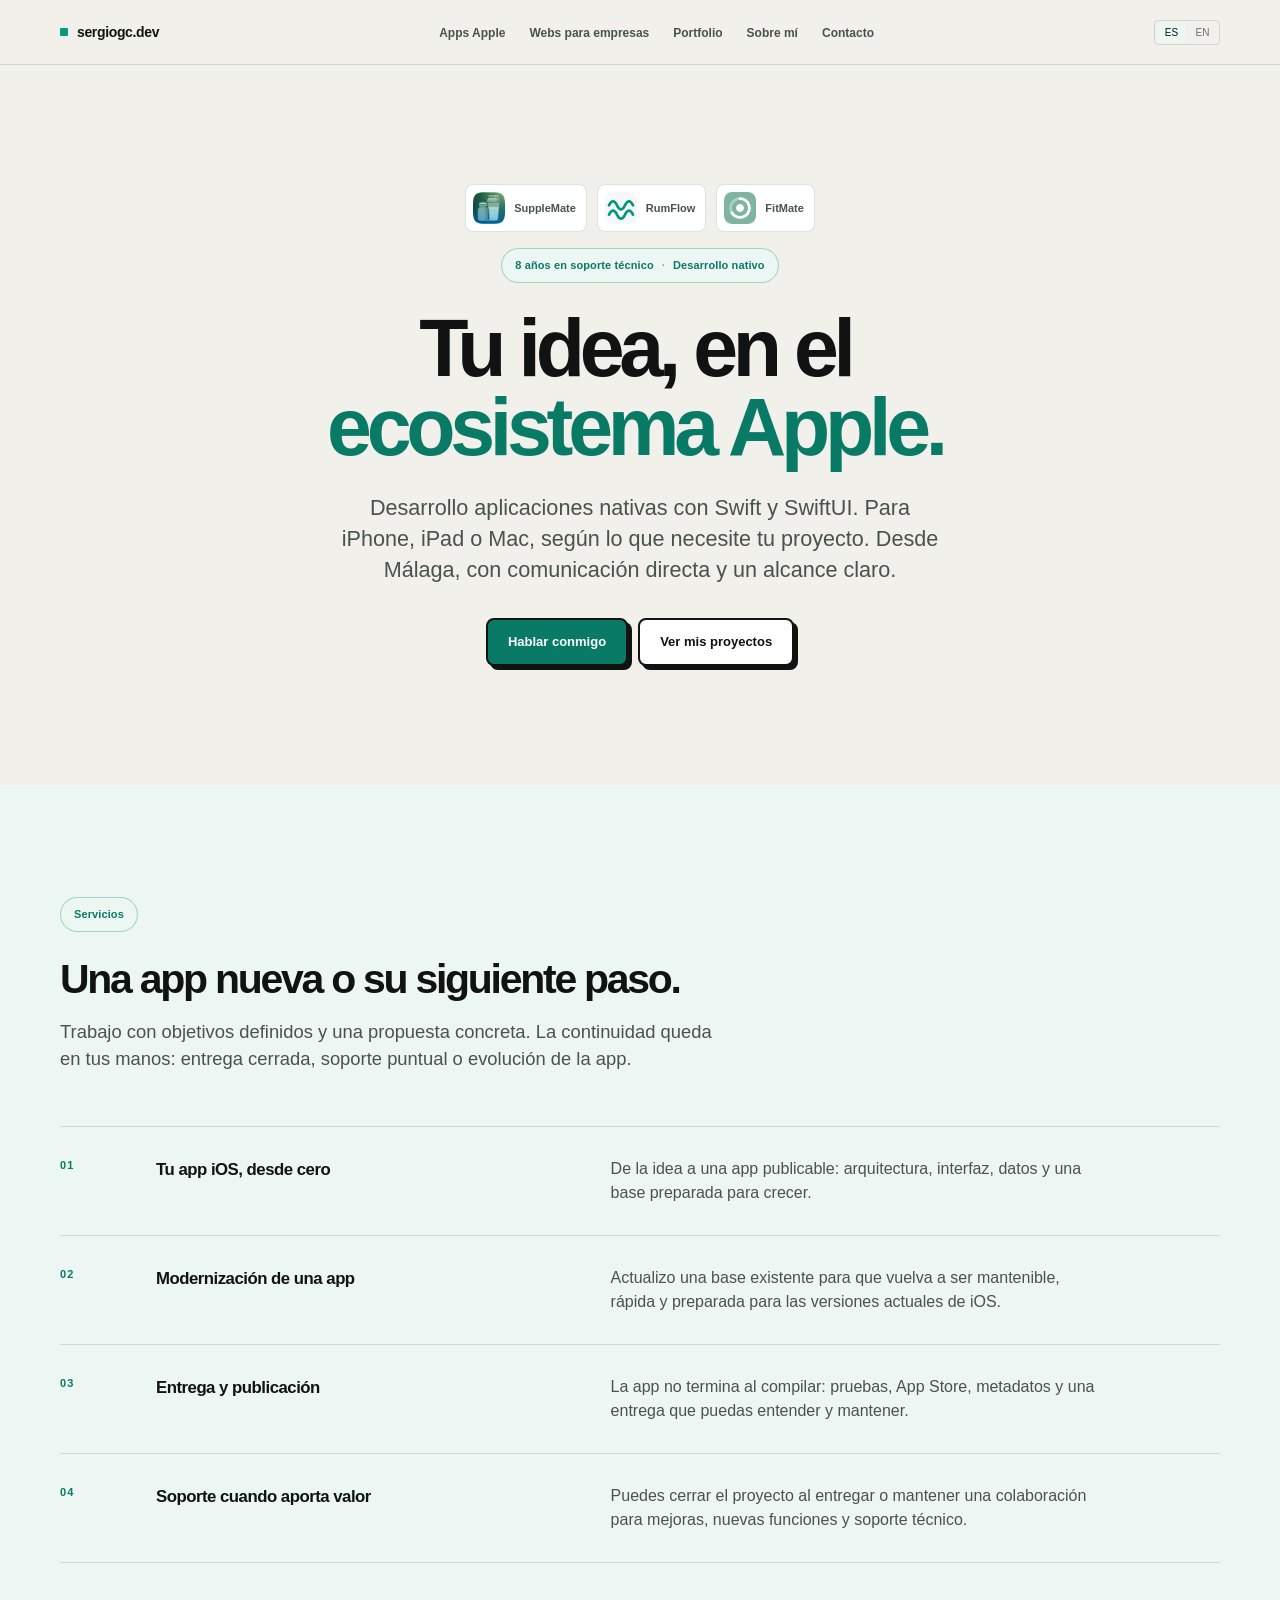
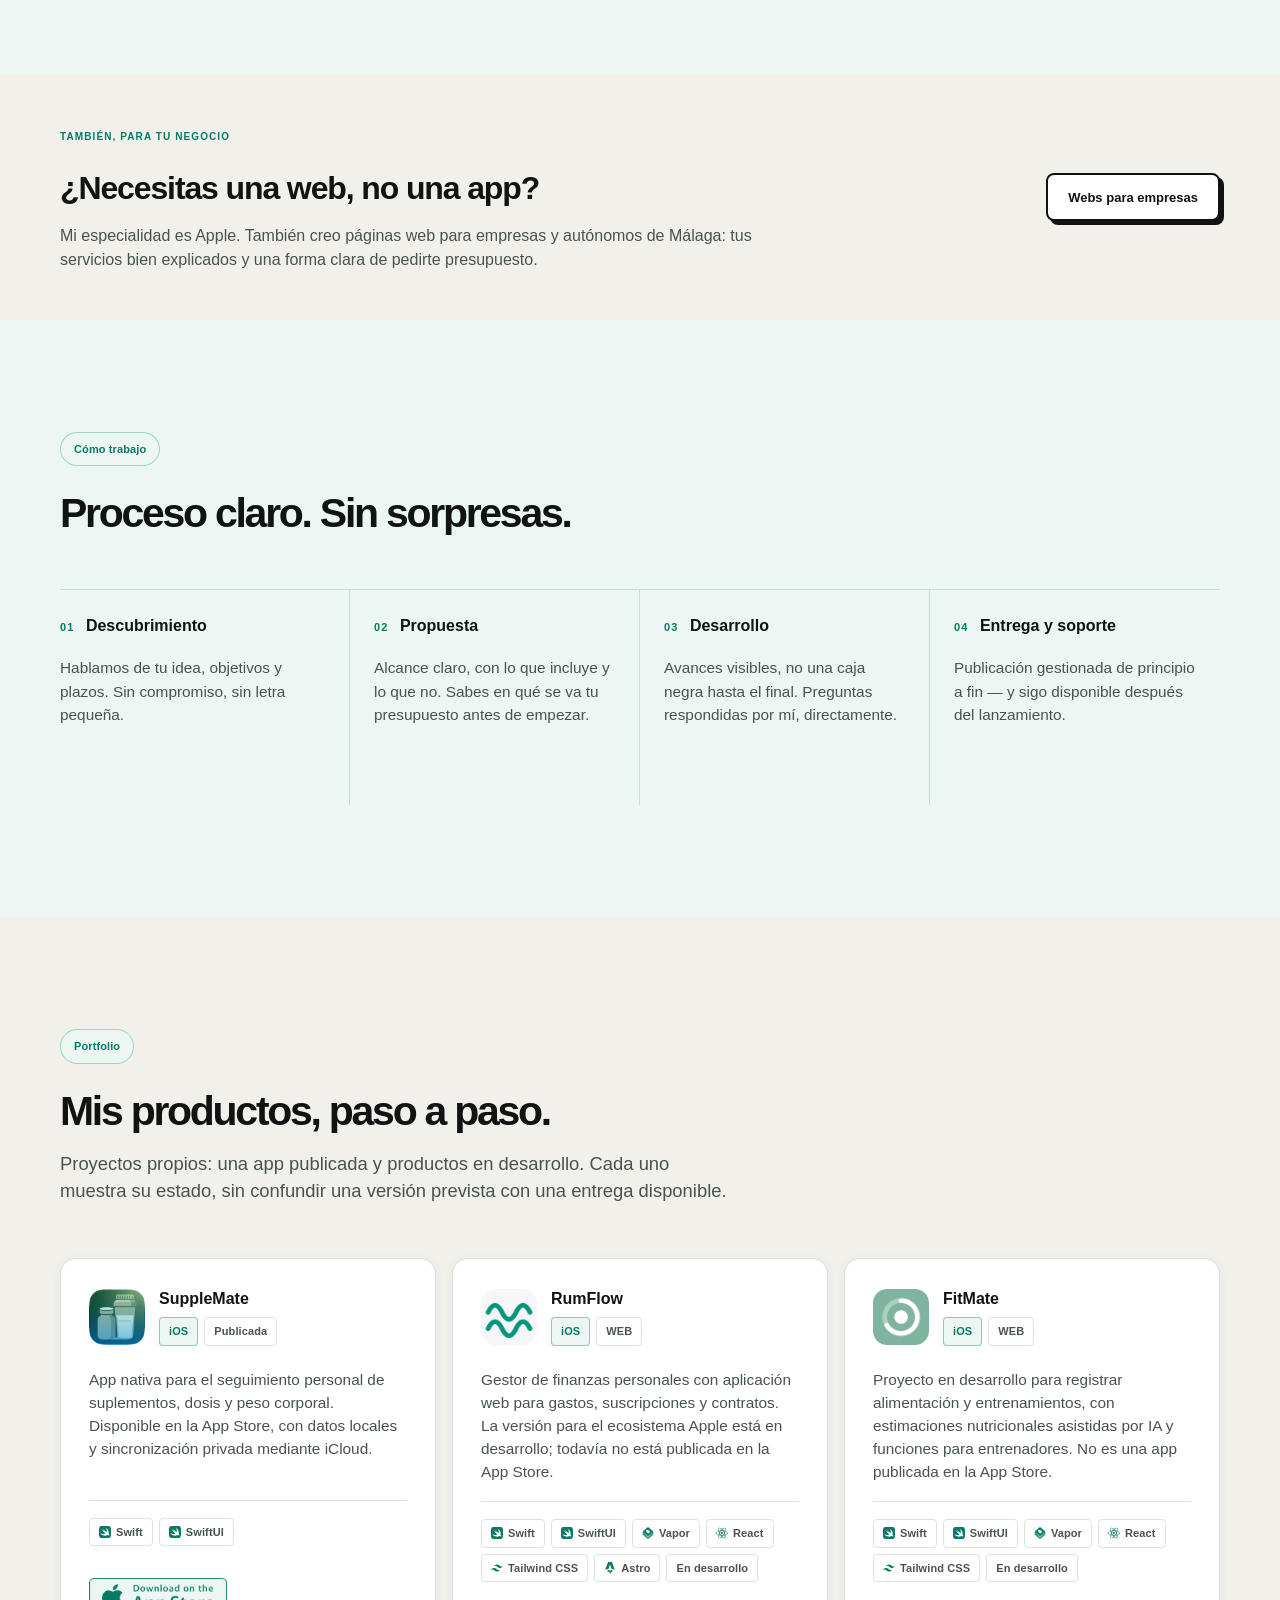
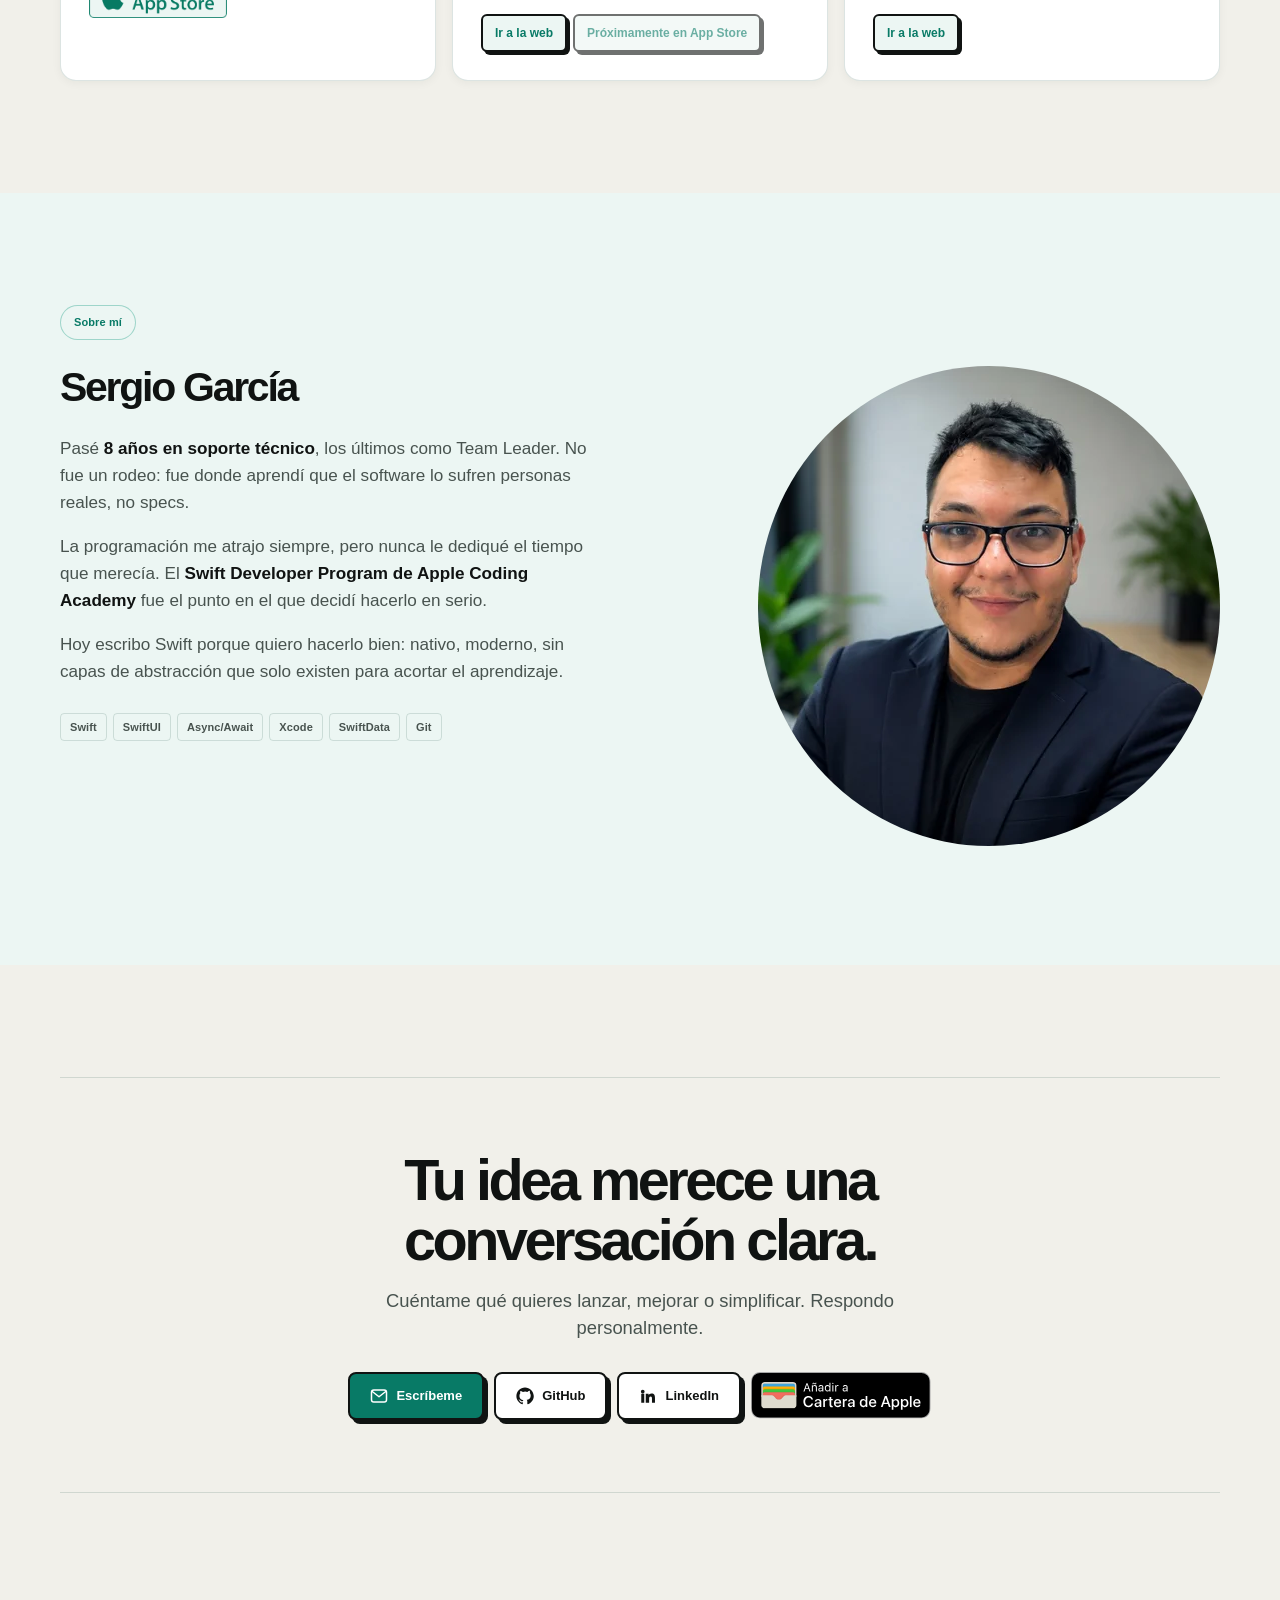
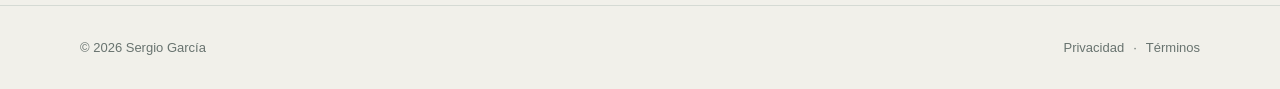
==== index.html @ 8c4961fc "Refuerza la oferta de desarrollo y la experiencia web" ====
<!DOCTYPE html>
<html lang="es">
<head>
<meta charset="UTF-8">
<meta name="viewport" content="width=device-width, initial-scale=1.0">
<title>Apps para el ecosistema Apple · Sergio García | sergiogc.dev</title>
<meta name="description" content="Desarrollo de apps nativas para el ecosistema Apple con Swift y SwiftUI. Desde Málaga, también creo páginas web para negocios, con alcance y entrega claros.">
<meta name="author" content="Sergio García">
<meta name="robots" content="index, follow">
<link rel="canonical" href="https://sergiogc.dev/">
<meta name="theme-color" content="#F4FAF8">

<!-- Open Graph -->
<meta property="og:type" content="website">
<meta property="og:site_name" content="sergiogc.dev">
<meta property="og:title" content="Apps para el ecosistema Apple · Sergio García">
<meta property="og:description" content="Aplicaciones nativas con Swift y SwiftUI. Apple como especialidad, desarrollo web como complemento. Desde Málaga.">
<meta property="og:url" content="https://sergiogc.dev/">
<meta property="og:image" content="https://sergiogc.dev/assets/images/ogbanner.jpg?v=2">
<meta property="og:image:width" content="1200">
<meta property="og:image:height" content="630">
<meta property="og:image:alt" content="sergiogc.dev — Apps iOS 100% nativas con Swift y SwiftUI">
<meta name="twitter:card" content="summary_large_image">
<meta name="twitter:title" content="Apps para el ecosistema Apple · Sergio García">
<meta name="twitter:description" content="Aplicaciones nativas con Swift y SwiftUI. Apple como especialidad, desarrollo web como complemento. Desde Málaga.">
<meta name="twitter:image" content="https://sergiogc.dev/assets/images/ogbanner.jpg?v=2">

<!-- Verificación Google Search Console -->
<meta name="google-site-verification" content="Ur2AM4l7aNoT8bmEYOXbY0q9bqLskX7hzOEljUstreo">

<link rel="icon" href="/favicon.ico?v=3" sizes="32x32">
<link rel="icon" type="image/svg+xml" href="/assets/images/favicon.svg?v=3">
<link rel="apple-touch-icon" href="/assets/images/apple-touch-icon.png">
<link rel="stylesheet" href="/styles/tokens.css">
<link rel="stylesheet" href="/styles/buttons.css">
<link rel="stylesheet" href="/styles/home.css">
<link rel="stylesheet" href="/styles/footer.css">
<script src="/scripts/site.js?v=3" defer></script>

<!-- Schema.org -->
<script type="application/ld+json">
{
    "@context": "https://schema.org",
    "@graph": [
        {
            "@type": "WebSite",
            "@id": "https://sergiogc.dev/#website",
            "name": "sergiogc.dev",
            "url": "https://sergiogc.dev/",
            "inLanguage": "es",
            "publisher": { "@id": "https://sergiogc.dev/#person" }
        },
        {
            "@type": "Person",
            "@id": "https://sergiogc.dev/#person",
            "name": "Sergio García",
            "jobTitle": "Desarrollador de aplicaciones para el ecosistema Apple",
            "url": "https://sergiogc.dev/",
            "knowsAbout": ["Swift", "SwiftUI", "iOS", "Xcode", "App Store", "Desarrollo de aplicaciones digitales"],
            "alumniOf": {
                "@type": "EducationalOrganization",
                "name": "Apple Coding Academy",
                "url": "https://acoding.academy"
            },
            "areaServed": [{ "@type": "Country", "name": "España" }, { "@type": "Continent", "name": "Europa" }],
            "availableLanguage": ["es", "en"],
            "sameAs": [
                "https://github.com/SergioGCDev",
                "https://www.linkedin.com/in/sergiogarciacalero/"
            ]
        }
    ]
}
</script>

</head>
<body>
<a class="skip-link" href="#contenido">Saltar al contenido</a>

<!-- ── Sprite de iconos compartido: un único origen por icono, referenciado
     con <use> en toda la página. Ver /styles/icons.css para el tamaño. ── -->
<svg style="display:none" aria-hidden="true">
    <defs>
        <symbol id="icon-mail" viewBox="0 0 24 24" fill="none" stroke="currentColor" stroke-width="2" stroke-linecap="round" stroke-linejoin="round">
            <rect x="2" y="4" width="20" height="16" rx="3" /><path d="m3 6 9 7 9-7" />
        </symbol>
        <symbol id="icon-github" viewBox="0 0 24 24" fill="currentColor">
            <path d="M12 .5C5.7.5.5 5.7.5 12c0 5.1 3.3 9.4 7.8 10.9.6.1.8-.2.8-.5v-2c-3.2.7-3.9-1.4-3.9-1.4-.5-1.3-1.3-1.7-1.3-1.7-1-.7.1-.7.1-.7 1.2.1 1.8 1.2 1.8 1.2 1 1.8 2.7 1.3 3.4 1 .1-.7.4-1.3.7-1.6-2.6-.3-5.3-1.3-5.3-5.7 0-1.3.5-2.3 1.2-3.1-.1-.3-.5-1.5.1-3.1 0 0 1-.3 3.3 1.2a11.5 11.5 0 0 1 6 0C17.3 4.7 18.3 5 18.3 5c.6 1.6.2 2.8.1 3.1.8.8 1.2 1.8 1.2 3.1 0 4.4-2.7 5.4-5.3 5.7.4.4.8 1.1.8 2.2v3.3c0 .3.2.6.8.5 4.5-1.5 7.8-5.8 7.8-10.9C23.5 5.7 18.3.5 12 .5z" />
        </symbol>
        <symbol id="icon-linkedin" viewBox="0 0 24 24" fill="currentColor">
            <path d="M4.98 3.5a2.5 2.5 0 1 1 0 5 2.5 2.5 0 0 1 0-5zM3 9h4v12H3zM9 9h3.8v1.7h.1c.5-1 1.8-2 3.7-2 4 0 4.7 2.6 4.7 6V21h-4v-5.3c0-1.3 0-2.9-1.8-2.9s-2 1.4-2 2.8V21H9z" />
        </symbol>
        <symbol id="icon-linkedin-badge" viewBox="0 0 24 24">
            <path d="M20.447 20.452H16.89v-5.569c0-1.328-.027-3.037-1.852-3.037-1.853 0-2.136 1.445-2.136 2.939v5.667H9.351V9h3.414v1.561h.046c.477-.9 1.637-1.85 3.37-1.85 3.601 0 4.267 2.37 4.267 5.455v6.286zM5.337 7.433a1.98 1.98 0 0 1-1.98-1.98c0-1.093.886-1.98 1.98-1.98s1.98.887 1.98 1.98a1.98 1.98 0 0 1-1.98 1.98zm1.706 13.019H3.63V9h3.414v11.452zM22.225 0H1.771C.792 0 0 .774 0 1.729v20.542C0 23.227.792 24 1.771 24h20.451C23.2 24 24 23.227 24 22.271V1.729C24 .774 23.2 0 22.222 0h.003z"/>
        </symbol>
        <symbol id="icon-pdf" viewBox="0 0 24 24" fill="none" stroke="currentColor" stroke-width="2" stroke-linecap="round" stroke-linejoin="round">
            <path d="M12 3v12" /><path d="m7 10 5 5 5-5" /><path d="M5 21h14" />
        </symbol>
    </defs>
</svg>

<div class="ambient"></div>

<nav aria-label="Principal">
    <div class="nav-inner">
        <a href="#" class="nav-logo">sergiogc.dev</a>
        <ul class="nav-links">
            <li><a href="/desarrollo-apps-ios/" data-lang="es">Apps Apple</a><a href="/desarrollo-apps-ios/?lang=en" data-lang="en">Apple apps</a></li>
            <li><a href="/diseno-web-malaga/" data-lang="es">Webs para empresas</a><a href="/diseno-web-malaga/?lang=en" data-lang="en">Business websites</a></li>
            <li><a href="#portfolio" data-lang="es">Portfolio</a><a href="#portfolio" data-lang="en">Portfolio</a></li>
            <li><a href="#sobre-mi" data-lang="es">Sobre mí</a><a href="#sobre-mi" data-lang="en">About</a></li>
            <li><a href="#contacto" data-lang="es">Contacto</a><a href="#contacto" data-lang="en">Contact</a></li>
        </ul>
        <div class="nav-right">
            <div class="toggle-group" id="langToggle">
                <button class="toggle-btn active" data-value="es" aria-pressed="true">ES</button>
                <button class="toggle-btn" data-value="en" aria-pressed="false">EN</button>
            </div>
            <button class="icon-btn" id="themeToggle" aria-label="Cambiar tema">☀</button>
            <details class="mobile-menu">
                <summary aria-label="Navegación / Navigation">☰</summary>
                <ul>
                    <li><a href="/desarrollo-apps-ios/" data-service-path="/desarrollo-apps-ios/"><span data-lang="es">Apps Apple</span><span data-lang="en">Apple apps</span></a></li>
                    <li><a href="/diseno-web-malaga/" data-service-path="/diseno-web-malaga/"><span data-lang="es">Webs para empresas</span><span data-lang="en">Business websites</span></a></li>
                    <li><a href="#portfolio">Portfolio</a></li>
                    <li><a href="#sobre-mi"><span data-lang="es">Sobre mí</span><span data-lang="en">About</span></a></li>
                    <li><a href="#contacto"><span data-lang="es">Contacto</span><span data-lang="en">Contact</span></a></li>
                </ul>
            </details>
        </div>
    </div>
</nav>

<main id="contenido">
<section id="hero">
    <div class="container hero-inner">
        <div class="hero-content">
            <div class="hero-products" aria-label="Aplicaciones desarrolladas por Sergio García">
                <div class="hero-product hero-product-supplemate">
                    <img src="/assets/appIcons/SuppleMate.png" alt="SuppleMate" width="56" height="56">
                    <span>SuppleMate</span>
                </div>
                <div class="hero-product hero-product-rumflow">
                    <img src="/assets/appIcons/RumFlow.png" alt="RumFlow" width="56" height="56">
                    <span>RumFlow</span>
                </div>
                <div class="hero-product hero-product-fitmate">
                    <img src="/assets/appIcons/FitMate.png" alt="FitMate" width="56" height="56">
                    <span>FitMate</span>
                </div>
            </div>
            <p class="hero-chip" data-lang="es">8 años en soporte técnico <span>·</span> Desarrollo nativo</p>
            <p class="hero-chip" data-lang="en">8 years in technical support <span>·</span> Native development</p>
            <h1>
                <span data-lang="es">Tu idea, en el<br><span class="accent">ecosistema Apple.</span></span>
                <span data-lang="en">Your idea, in the<br><span class="accent">Apple ecosystem.</span></span>
            </h1>
            <p class="hero-sub" data-lang="es">
                Desarrollo aplicaciones nativas con Swift y SwiftUI. Para iPhone, iPad o Mac, según lo que necesite tu proyecto. Desde Málaga, con comunicación directa y un alcance claro.
            </p>
            <p class="hero-sub" data-lang="en">
                I build native apps with Swift and SwiftUI. For iPhone, iPad or Mac, depending on your project. Based in Málaga, with direct communication and a clear scope.
            </p>
            <div class="hero-actions">
                <a href="#contacto" class="btn btn-primary"><span data-lang="es">Hablar conmigo</span><span data-lang="en">Talk to me</span></a>
                <a href="#portfolio" class="btn btn-secondary"><span data-lang="es">Ver mis proyectos</span><span data-lang="en">View my projects</span></a>
            </div>
        </div>
    </div>
</section>

<section id="servicios">
    <div class="container">
        <div class="reveal">
            <p class="hero-chip" data-lang="es">Servicios</p>
            <p class="hero-chip" data-lang="en">Services</p>

            <h2 class="section-title" data-lang="es">Una app nueva o su siguiente paso.</h2>
            <h2 class="section-title" data-lang="en">A new app or its next step.</h2>
            <p class="section-desc" data-lang="es">Trabajo con objetivos definidos y una propuesta concreta. La continuidad queda en tus manos: entrega cerrada, soporte puntual o evolución de la app.</p>
            <p class="section-desc" data-lang="en">I work from defined goals and a clear proposal. Continuity is your choice: a closed delivery, occasional support, or ongoing app evolution.</p>
        </div>
        <div class="service-list reveal-stagger">
            <div class="service-row">
                <span class="service-num">01</span>
                <div class="service-body">
                    <h3 data-lang="es">Tu app iOS, desde cero</h3>
                    <h3 data-lang="en">An iOS app from scratch</h3>
                    <p data-lang="es">De la idea a una app publicable: arquitectura, interfaz, datos y una base preparada para crecer.</p>
                    <p data-lang="en">From idea to a publishable app: architecture, interface, data and a foundation designed to grow.</p>
                </div>
            </div>
            <div class="service-row">
                <span class="service-num">02</span>
                <div class="service-body">
                    <h3 data-lang="es">Modernización de una app</h3>
                    <h3 data-lang="en">App modernisation</h3>
                    <p data-lang="es">Actualizo una base existente para que vuelva a ser mantenible, rápida y preparada para las versiones actuales de iOS.</p>
                    <p data-lang="en">I update an existing codebase so it is maintainable, fast and ready for current versions of iOS.</p>
                </div>
            </div>
            <div class="service-row">
                <span class="service-num">03</span>
                <div class="service-body">
                    <h3 data-lang="es">Entrega y publicación</h3>
                    <h3 data-lang="en">Delivery &amp; release</h3>
                    <p data-lang="es">La app no termina al compilar: pruebas, App Store, metadatos y una entrega que puedas entender y mantener.</p>
                    <p data-lang="en">An app is not finished when it compiles: testing, the App Store, metadata and a handover you can understand and maintain.</p>
                </div>
            </div>
            <div class="service-row">
                <span class="service-num">04</span>
                <div class="service-body">
                    <h3 data-lang="es">Soporte cuando aporta valor</h3>
                    <h3 data-lang="en">Support when it adds value</h3>
                    <p data-lang="es">Puedes cerrar el proyecto al entregar o mantener una colaboración para mejoras, nuevas funciones y soporte técnico.</p>
                    <p data-lang="en">You can close the project on delivery or continue with improvements, new features and technical support.</p>
                </div>
            </div>
        </div>
    </div>
</section>

<section id="web-empresas" class="web-complement">
    <div class="container complementary-offer">
        <div>
            <p class="section-label" data-lang="es">TAMBIÉN, PARA TU NEGOCIO</p>
            <p class="section-label" data-lang="en">ALSO, FOR YOUR BUSINESS</p>
            <h2 data-lang="es">¿Necesitas una web, no una app?</h2>
            <h2 data-lang="en">Need a website, not an app?</h2>
            <p data-lang="es">Mi especialidad es Apple. También creo páginas web para empresas y autónomos de Málaga: tus servicios bien explicados y una forma clara de pedirte presupuesto.</p>
            <p data-lang="en">Apple is my specialty. I also build websites for businesses and independent professionals in Málaga: clear services and a straightforward way to request a quote.</p>
        </div>
        <a class="btn btn-secondary" href="/diseno-web-malaga/" data-service-path="/diseno-web-malaga/"><span data-lang="es">Webs para empresas</span><span data-lang="en">Business websites</span></a>
    </div>
</section>

<section id="proceso">
    <div class="container">
        <div class="reveal">
            <p class="hero-chip" data-lang="es">Cómo trabajo</p>
            <p class="hero-chip" data-lang="en">How I work</p>

            <h2 class="section-title" data-lang="es">Proceso claro. Sin sorpresas.</h2>
            <h2 class="section-title" data-lang="en">A clear process, no surprises.</h2>
        </div>
        <div class="process-grid reveal-stagger">
            <div class="process-step">
                <span class="process-num">01</span>
                <h3 data-lang="es">Descubrimiento</h3>
                <h3 data-lang="en">Discovery</h3>
                <p data-lang="es">Hablamos de tu idea, objetivos y plazos. Sin compromiso, sin letra pequeña.</p>
                <p data-lang="en">We talk through your idea, goals and timeline. No commitment, no fine print.</p>
            </div>
            <div class="process-step">
                <span class="process-num">02</span>
                <h3 data-lang="es">Propuesta</h3>
                <h3 data-lang="en">Proposal</h3>
                <p data-lang="es">Alcance claro, con lo que incluye y lo que no. Sabes en qué se va tu presupuesto antes de empezar.</p>
                <p data-lang="en">Clear scope, with what's in and what's out. You know where your budget goes before we start.</p>
            </div>
            <div class="process-step">
                <span class="process-num">03</span>
                <h3 data-lang="es">Desarrollo</h3>
                <h3 data-lang="en">Development</h3>
                <p data-lang="es">Avances visibles, no una caja negra hasta el final. Preguntas respondidas por mí, directamente.</p>
                <p data-lang="en">Visible progress, not a black box until the end. Questions answered by me, directly.</p>
            </div>
            <div class="process-step">
                <span class="process-num">04</span>
                <h3 data-lang="es">Entrega y soporte</h3>
                <h3 data-lang="en">Delivery &amp; support</h3>
                <p data-lang="es">Publicación gestionada de principio a fin — y sigo disponible después del lanzamiento.</p>
                <p data-lang="en">Submission handled start to finish — and I'm still around after launch.</p>
            </div>
        </div>
    </div>
</section>

<section id="portfolio">
    <div class="container">
        <div class="reveal">
            <p class="hero-chip" data-lang="es">Portfolio</p>
            <p class="hero-chip" data-lang="en">Portfolio</p>

            <h2 class="section-title" data-lang="es">Mis productos, paso a paso.</h2>
            <h2 class="section-title" data-lang="en">My products, step by step.</h2>
            <p class="section-desc" data-lang="es">Proyectos propios: una app publicada y productos en desarrollo. Cada uno muestra su estado, sin confundir una versión prevista con una entrega disponible.</p>
            <p class="section-desc" data-lang="en">My own projects: a published app and products in development. Each shows its current status, distinguishing planned versions from available releases.</p>
        </div>
        <div class="apps-grid reveal-stagger">
            <div class="app-card">
                <div class="app-header">
                    <div class="app-icon supplemate">
                        <picture>
                            <source srcset="/assets/appIcons/SuppleMate.webp" type="image/webp">
                            <img src="/assets/appIcons/SuppleMate.png" alt="SuppleMate icon" width="56" height="56" loading="lazy">
                        </picture>
                    </div>
                    <div>
                        <div class="app-name">SuppleMate</div>
                        <div class="app-platforms">
                            <span class="app-platform-tag ios">iOS</span>
                            <span class="app-platform-tag" data-lang="es">Publicada</span>
                            <span class="app-platform-tag" data-lang="en">Published</span>
                        </div>
                    </div>
                </div>
                <p class="app-desc" data-lang="es">App nativa para el seguimiento personal de suplementos, dosis y peso corporal. Disponible en la App Store, con datos locales y sincronización privada mediante iCloud.</p>
                <p class="app-desc" data-lang="en">A native app for tracking supplements, doses and body weight. Available on the App Store, with local data and private iCloud sync.</p>
                <div class="app-tags">
                    <span class="app-tag"><span class="tag-icon tag-icon-swift" aria-hidden="true"></span>Swift</span>
                    <span class="app-tag"><span class="tag-icon tag-icon-swiftui" aria-hidden="true"></span>SwiftUI</span>
                </div>
                <div class="app-links">
                    <a href="https://apps.apple.com/us/app/supplemate-daily-tracker/id6780215203" class="app-store-badge" target="_blank" rel="noopener" aria-label="Download SuppleMate on the App Store">
                        <img class="badge-light" src="/assets/images/lightAppstore.png" alt="Download on the App Store" width="120" height="40" loading="lazy">
                        <img class="badge-dark" src="/assets/images/darkAppStore.png" alt="Download on the App Store" width="120" height="40" loading="lazy">
                    </a>
                </div>
            </div>
            <div class="app-card">
                <div class="app-header">
                    <div class="app-icon rumflow">
                        <img src="/assets/appIcons/RumFlow.png" alt="RumFlow icon" width="56" height="56" loading="lazy">
                    </div>
                    <div>
                        <div class="app-name">RumFlow</div>
                        <div class="app-platforms">
                            <span class="app-platform-tag ios">iOS</span>
                            <span class="app-platform-tag">WEB</span>
                        </div>
                    </div>
                </div>
                <p class="app-desc" data-lang="es">Gestor de finanzas personales con aplicación web para gastos, suscripciones y contratos. La versión para el ecosistema Apple está en desarrollo; todavía no está publicada en la App Store.</p>
                <p class="app-desc" data-lang="en">A personal finance manager with a web app for expenses, subscriptions and contracts. The Apple version is in development and is not yet published on the App Store.</p>
                <div class="app-tags">
                    <span class="app-tag"><span class="tag-icon tag-icon-swift" aria-hidden="true"></span>Swift</span>
                    <span class="app-tag"><span class="tag-icon tag-icon-swiftui" aria-hidden="true"></span>SwiftUI</span>
                    <span class="app-tag"><span class="tag-icon tag-icon-vapor" aria-hidden="true"></span>Vapor</span>
                    <span class="app-tag"><span class="tag-icon tag-icon-react" aria-hidden="true"></span>React</span>
                    <span class="app-tag"><span class="tag-icon tag-icon-tailwind" aria-hidden="true"></span>Tailwind CSS</span>
                    <span class="app-tag"><span class="tag-icon tag-icon-astro" aria-hidden="true"></span>Astro</span>
                    <span class="app-tag" data-lang="es">En desarrollo</span>
                    <span class="app-tag" data-lang="en">In development</span>
                </div>
                <div class="app-links">
                    <a href="https://rumflow.com" class="app-link-btn" data-lang="es" target="_blank" rel="noopener" aria-label="Visita la web">Ir a la web</a>
                    <a href="https://rumflow.com" class="app-link-btn" data-lang="en" target="_blank" rel="noopener" aria-label="Visit the web">Go to website</a>
                    <span class="app-link-btn disabled" data-lang="es">Próximamente en App Store</span>
                    <span class="app-link-btn disabled" data-lang="en">Coming soon to the App Store</span>
                </div>
            </div>
            <div class="app-card">
                <div class="app-header">
                    <div class="app-icon fitmate">
                        <img src="/assets/appIcons/FitMate.png" alt="FitMate icon" width="56" height="56" loading="lazy">
                    </div>
                    <div>
                        <div class="app-name">FitMate</div>
                        <div class="app-platforms">
                            <span class="app-platform-tag ios">iOS</span>
                            <span class="app-platform-tag">WEB</span>
                        </div>
                    </div>
                </div>
                <p class="app-desc" data-lang="es">Proyecto en desarrollo para registrar alimentación y entrenamientos, con estimaciones nutricionales asistidas por IA y funciones para entrenadores. No es una app publicada en la App Store.</p>
                <p class="app-desc" data-lang="en">A project in development for nutrition and workout tracking, with AI-assisted nutrition estimates and tools for coaches. Not a published App Store app.</p>
                <div class="app-tags">
                    <span class="app-tag"><span class="tag-icon tag-icon-swift" aria-hidden="true"></span>Swift</span>
                    <span class="app-tag"><span class="tag-icon tag-icon-swiftui" aria-hidden="true"></span>SwiftUI</span>
                    <span class="app-tag"><span class="tag-icon tag-icon-vapor" aria-hidden="true"></span>Vapor</span>
                    <span class="app-tag"><span class="tag-icon tag-icon-react" aria-hidden="true"></span>React</span>
                    <span class="app-tag"><span class="tag-icon tag-icon-tailwind" aria-hidden="true"></span>Tailwind CSS</span>
                    <span class="app-tag" data-lang="es">En desarrollo</span>
                    <span class="app-tag" data-lang="en">In development</span>
                </div>
                <div class="app-links">
                    <a href="https://fitness.sergiogc.dev" class="app-link-btn" data-lang="es" aria-label="Solicitar acceso web a FitMate">Ir a la web</a>
                    <a href="https://fitness.sergiogc.dev" class="app-link-btn" data-lang="en" aria-label="Request web access to FitMate">Go to website</a>
                </div>
            </div>
        </div>
    </div>
</section>

<section id="sobre-mi">
    <div class="container">
        <div class="reveal">
            <p class="hero-chip" data-lang="es">Sobre mí</p>
            <p class="hero-chip" data-lang="en">About me</p>
        </div>
        <div class="about-grid reveal-stagger">
            <div class="about-text">
            <h2 class="section-title">Sergio García</h2>
            <p data-lang="es">Pasé <strong>8 años en soporte técnico</strong>, los últimos como Team Leader. No fue un rodeo: fue donde aprendí que el software lo sufren personas reales, no specs.</p>
            <p data-lang="en">I spent <strong>8 years in technical support</strong>, the last as Team Leader. It wasn't a detour: it's where I learned that software is lived by real people, not specs.</p>
            <p data-lang="es">La programación me atrajo siempre, pero nunca le dediqué el tiempo que merecía. El <strong>Swift Developer Program de Apple Coding Academy</strong> fue el punto en el que decidí hacerlo en serio.</p>
            <p data-lang="en">Programming always drew me in, but I never gave it the time it deserved. Apple Coding Academy's <strong>Swift Developer Program</strong> was where I decided to take it seriously.</p>
            <p data-lang="es">Hoy escribo Swift porque quiero hacerlo bien: nativo, moderno, sin capas de abstracción que solo existen para acortar el aprendizaje.</p>
            <p data-lang="en">Today I write Swift because I want to do it right: native, modern, without abstraction layers that only exist to shorten the learning curve.</p>
            <div class="skill-row">
                <span class="skill-pill">Swift</span>
                <span class="skill-pill">SwiftUI</span>
                <span class="skill-pill">Async/Await</span>
                <span class="skill-pill">Xcode</span>
                <span class="skill-pill">SwiftData</span>
                <span class="skill-pill">Git</span>
            </div>
        </div>
            <figure class="about-photo">
                <picture>
                    <source type="image/webp"
                            srcset="/assets/images/sergio-480.webp 480w,
                                    /assets/images/sergio-960.webp 960w"
                            sizes="(max-width: 860px) calc(100vw - 48px), 480px">
                    <img src="/assets/images/sergio.jpg" alt="Sergio García, iOS Developer" width="480" height="480" loading="lazy">
                </picture>
            </figure>
        </div>
    </div>
        <!-- Timeline -->
        <!-- 
        <div class="about-timeline reveal">
            <div class="section-label" data-lang="es">Trayectoria</div>
            <div class="section-label" data-lang="en">Career</div>
            <div class="timeline reveal-stagger">
            <div class="t-item current">
                <div class="t-date">2025—2026</div>
                <div>
                    <div class="t-role" data-lang="es">Swift Developer Program</div>
                    <div class="t-role" data-lang="en">Swift Developer Program</div>
                    <div class="t-company">Apple Coding Academy</div>
                </div>
            </div>
            <div class="t-item">
                <div class="t-date">2023—2025</div>
                <div>
                    <div class="t-role" data-lang="es">Team Leader · Soporte técnico</div>
                    <div class="t-role" data-lang="en">Team Leader · Technical Support</div>
                    <div class="t-company">Codeoscopic</div>
                </div>
            </div>
            <div class="t-item">
                <div class="t-date">2021—2023</div>
                <div>
                    <div class="t-role" data-lang="es">Técnico Backoffice</div>
                    <div class="t-role" data-lang="en">Backoffice Technician</div>
                    <div class="t-company">TE-SIS Soluciones</div>
                </div>
            </div>
            <div class="t-item">
                <div class="t-date">2017—2021</div>
                <div>
                    <div class="t-role" data-lang="es">Técnico Helpdesk</div>
                    <div class="t-role" data-lang="en">Helpdesk Technician</div>
                    <div class="t-company">TE-SIS Soluciones</div>
                </div>
            </div>
            </div>
        </div>
    </div>
    -->
</section>

<section id="contacto">
    <div class="container">
        <div class="contact-panel reveal">
            <h2 data-lang="es">Tu idea merece una conversación clara.</h2>
            <h2 data-lang="en">Your idea deserves a clear conversation.</h2>
            <p data-lang="es">Cuéntame qué quieres lanzar, mejorar o simplificar. Respondo personalmente.</p>
            <p data-lang="en">Tell me what you want to launch, improve or simplify. I will reply personally.</p>
            <div class="contact-links">
                <a href="mailto:hola@sergiogc.dev" class="btn btn-primary">
                    <svg aria-hidden="true"><use href="#icon-mail"/></svg>
                    <span data-lang="es">Escríbeme</span><span data-lang="en">Email me</span>
                </a>
                <a href="https://github.com/SergioGCDev" class="btn btn-secondary" target="_blank" rel="noopener">
                    <svg aria-hidden="true"><use href="#icon-github"/></svg>
                    GitHub
                </a>
                <a href="https://www.linkedin.com/in/sergiogarciacalero/" class="btn btn-secondary" target="_blank" rel="noopener">
                    <svg aria-hidden="true"><use href="#icon-linkedin"/>
                    </svg>
                    LinkedIn
                </a>
                <a href="/assets/SergioGarcia.pkpass" class="wallet-badge" type="application/vnd.apple.pkpass" aria-label="Add to Apple Wallet">
                    <img src="/assets/images/addtoAppleWalletES.svg" alt="Añadir a Cartera de Apple" width="132" height="35" loading="lazy" data-lang="es">
                    <img src="/assets/images/addtoAppleWalletUS.svg" alt="Add to Apple Wallet" width="132" height="35" loading="lazy" data-lang="en">
                </a>
            </div>
        </div>
    </div>
</section>

</main>

<footer data-site-footer></footer>
<script src="/scripts/footer.js"></script>

<script>
const langToggle = document.getElementById('langToggle');
langToggle.addEventListener('click', (e) => {
    const btn = e.target.closest('.toggle-btn');
    if (!btn) return;
    langToggle.querySelectorAll('.toggle-btn').forEach(b => b.classList.remove('active'));
    btn.classList.add('active');
    const english = btn.dataset.value === 'en';
    document.body.classList.toggle('lang-en', english);
    document.documentElement.lang = english ? 'en' : 'es';
    langToggle.querySelectorAll('.toggle-btn').forEach(b => b.setAttribute('aria-pressed', String(b === btn)));
    document.querySelector('.skip-link').textContent = english ? 'Skip to content' : 'Saltar al contenido';
    document.getElementById('themeToggle').setAttribute('aria-label', english ? 'Change theme' : 'Cambiar tema');
    document.querySelectorAll('[data-service-path]').forEach(link => {
        link.href = english ? `${link.dataset.servicePath}?lang=en` : link.dataset.servicePath;
    });
    window.dispatchEvent(new Event('site-language-change'));
});

</script>
</body>
</html>
---- styles/tokens.css ----
/* ── tokens.css — sistema de diseño compartido (sergiogc.dev) ──
   Paleta teal + glassmorphism, con modo claro/oscuro.
   Fuente única de verdad para color, tipografía, radios y sombras. */

:root {
    /* ═══════════════════════════════════════════════════════════════
       FUENTES DE TODA LA WEB — familia única en todos los elementos.
       --font       → fuente principal (texto, etiquetas y botones)
       --font-display → fuente de titulares y navegación
       --font-mono  → alias para fechas y etiquetas, mantiene la misma familia
       ═══════════════════════════════════════════════════════════════ */
    --font: "Avenir Next", Avenir, "Helvetica Neue", Helvetica, Arial, sans-serif;

    --font-display: "Avenir Next", Avenir, "Helvetica Neue", Helvetica, Arial, sans-serif;

    --font-brand: "Avenir Next", Avenir, "Helvetica Neue", Helvetica, Arial, sans-serif;

    --font-mono: "Avenir Next", Avenir, "Helvetica Neue", Helvetica, Arial, sans-serif;

    color-scheme: light;

    /* Paleta — claro */
    --bg: #F1F0EA;
    --ink: #101312;
    --ink-dim: #48534F;
    --ink-faint: #68736F;
    --accent: #0A9B7F;
    --accent-deep: #077A63;
    --button-on-accent: #FFFFFF;

    /* Superficies glass */
    --glass-fill: rgba(10, 155, 127, 0.06);
    --glass-fill-hover: rgba(10, 155, 127, 0.10);
    --glass-border: rgba(10, 60, 50, 0.12);
    --card-bg: #FFFFFF;

    /* Tipografía — alias que apuntan a las fuentes definidas arriba */
    --sans: var(--font);
    --mono: var(--font-mono);

    /* Radios */
    --radius-sm: 8px;
    --radius-md: 14px;
    --radius-lg: 20px;
    --radius-xl: 28px;

    /* Sombras */
    --shadow: 0 12px 32px rgba(10, 60, 50, 0.10);
    --shadow-hi: 0 16px 40px rgba(10, 60, 50, 0.14);

    /* Layout */
    --nav-h: 56px;
    --maxw: 1120px;
}

/* El control se conserva en el HTML para recuperar el modo oscuro después. */
#themeToggle { display: none !important; }

/* Jerarquía tipográfica compartida: lectura compacta, titulares firmes. */
h1, h2, h3, h4, h5, h6,
.nav-logo,
.btn,
.nav-cta,
.toggle-btn {
    font-family: var(--font-display);
}

.nav-logo {
    font-family: var(--font-brand) !important;
}

[data-theme="dark"] {
    color-scheme: dark;

    --bg: #0A0C0B;
    --ink: #F7FAF8;
    --ink-dim: #C3CCC8;
    --ink-faint: #9BA6A1;
    --accent: #2DD4AB;
    --accent-deep: #1AB894;
    --button-on-accent: #062A22;

    --glass-fill: rgba(45, 212, 171, 0.07);
    --glass-fill-hover: rgba(45, 212, 171, 0.12);
    --glass-border: rgba(45, 212, 171, 0.16);
    --card-bg: #0C2529;

    --shadow: 0 12px 32px rgba(0, 0, 0, 0.40);
    --shadow-hi: 0 16px 40px rgba(0, 0, 0, 0.50);
}

/* Debe ir después de los tokens oscuros: fuerza claro incluso con atributos previos. */
:root, [data-theme="dark"] {
    color-scheme: light;
    --bg: #F1F0EA;
    --ink: #101312;
    --ink-dim: #48534F;
    --ink-faint: #68736F;
    --accent: #0A9B7F;
    --accent-deep: #077A63;
    --button-on-accent: #FFFFFF;
    --glass-fill: rgba(10, 155, 127, 0.06);
    --glass-fill-hover: rgba(10, 155, 127, 0.10);
    --glass-border: rgba(10, 60, 50, 0.12);
    --card-bg: #FFFFFF;
    --shadow: 0 12px 32px rgba(10, 60, 50, 0.10);
    --shadow-hi: 0 16px 40px rgba(10, 60, 50, 0.14);
}
---- styles/buttons.css ----
/* ── buttons.css — botones compartidos ─────────────────────── */

.btn {
    display: inline-flex; align-items: center; gap: 8px;
    height: 52px; padding: 0 24px; border: 2px solid var(--ink); border-radius: 8px;
    font-family: var(--sans); font-size: 14px; font-weight: 600;
    text-decoration: none; cursor: pointer;
    box-shadow: 4px 4px 0 var(--ink);
    transition: transform .16s ease, box-shadow .16s ease, background .16s ease, border-color .16s ease;
}

.btn svg { width: 17px; height: 17px; flex-shrink: 0; }

.btn-primary {
    background: var(--accent-deep);
    color: var(--button-on-accent);
}

.btn-secondary {
    background: var(--surface, var(--glass-fill));
    color: var(--ink);
}

.btn:hover { transform: translate(2px, 2px); box-shadow: 2px 2px 0 var(--ink); }
.btn:active { transform: translate(4px, 4px); box-shadow: 0 0 0 var(--ink); }
.btn-primary:hover { background: var(--accent); }
.btn-secondary:hover { background: var(--surface-soft, var(--glass-fill-hover)); }
.btn:focus-visible { outline: 3px solid var(--accent); outline-offset: 3px; }

@media (prefers-reduced-motion: reduce) {
    .btn { transition: none; }
    .btn:hover, .btn:active { transform: none; box-shadow: 4px 4px 0 var(--ink); }
}
---- styles/home.css ----
/* ==========================================================================
   HOME — sergiogc.dev
   Alcance exclusivo de la portada. Tokens compartidos: tokens.css.
   Orden: base > navegación > hero > secciones > portfolio > responsive.
   ========================================================================== */

:root {
    --bg: #F1F0EA;
    --accent: #0C977C;
    --accent-deep: #087A66;
    --page-rule: rgba(8, 63, 53, .14);
    --surface: #FFFFFF;
    --surface-soft: #ECF6F3;
}

[data-theme="dark"] {
    --accent: #50CDB5;
    --accent-deep: #8EB3AC;
    --page-rule: rgba(142, 179, 172, .25);
    --surface: #0C2529;
    --surface-soft: #113E3C;
}

/* Temporalmente, incluso un atributo dark previo conserva la presentación clara. */
:root, [data-theme="dark"] {
    --bg: #F1F0EA;
    --accent: #0C977C;
    --accent-deep: #087A66;
    --page-rule: rgba(8, 63, 53, .14);
    --surface: #FFFFFF;
    --surface-soft: #ECF6F3;
}

/* --- Base y layout ------------------------------------------------------- */
*, *::before, *::after { box-sizing: border-box; }
html { scroll-behavior: smooth; scroll-padding-top: 76px; }
body { margin: 0; background: var(--bg); color: var(--ink); font-family: var(--sans); line-height: 1.5; -webkit-font-smoothing: antialiased; }
h1, h2, h3, p { margin-top: 0; } h1, h2, h3 { text-wrap: balance; }
a, button { touch-action: manipulation; }
:focus-visible { outline: 2px solid var(--accent); outline-offset: 4px; }
.container { width: min(100% - 48px, 1160px); margin: 0 auto; }
section { position: relative; padding: 112px 0; }
.ambient { display: none; }

/* --- Navegación ---------------------------------------------------------- */
nav { position: sticky; top: 0; z-index: 20; background: color-mix(in srgb, var(--bg) 92%, transparent); border-bottom: 1px solid var(--page-rule); backdrop-filter: blur(18px); }
.nav-inner { width: min(100% - 48px, 1160px); height: 64px; margin: 0 auto; display: flex; align-items: center; justify-content: space-between; gap: 24px; }
.nav-logo { display: inline-flex; align-items: center; gap: 9px; color: var(--ink); font-size: 14px; font-weight: 700; letter-spacing: -.025em; text-decoration: none; }
.nav-logo::before { content: ""; width: 8px; height: 8px; border-radius: 1px; background: var(--accent); }
.nav-links { display: flex; gap: 24px; margin: 0; padding: 0; list-style: none; }
.nav-links a { color: var(--ink-dim); font-family: var(--font-display); font-size: 12px; font-weight: 600; text-decoration: none; }
.nav-links a:hover { color: var(--ink); }
.nav-right { display: flex; align-items: center; gap: 10px; }
.toggle-group { display: flex; gap: 2px; padding: 2px; border: 1px solid var(--page-rule); border-radius: 4px; }
.toggle-btn { min-width: 29px; padding: 4px 6px; border: 0; border-radius: 2px; background: transparent; color: var(--ink-faint); font-size: 10px; cursor: pointer; }
.toggle-btn.active { background: var(--surface-soft); color: var(--ink); }
.icon-btn { display: grid; width: 30px; height: 30px; place-items: center; border: 0; background: transparent; color: var(--ink-dim); cursor: pointer; }
.nav-cta { padding: 8px 12px; border: 2px solid var(--ink); border-radius: 6px; background: var(--surface); color: var(--ink); box-shadow: 3px 3px 0 var(--ink); font-size: 11px; font-weight: 700; text-decoration: none; transition: transform .16s ease, box-shadow .16s ease, background .16s ease; }
.nav-cta:hover { transform: translate(1px, 1px); box-shadow: 2px 2px 0 var(--ink); background: var(--surface-soft); }
.nav-cta:active { transform: translate(3px, 3px); box-shadow: none; }
.nav-cta:focus-visible, .app-link-btn:focus-visible { outline: 3px solid var(--accent); outline-offset: 3px; }

/* --- Hero: firma de productos, mensaje y prueba social ----------------- */
#hero { display: grid; min-height: min(720px, calc(100svh - 64px)); align-items: center; padding: 96px 0; }
.hero-inner { /* Conserva el ancho y centrado definidos por .container. */ }
.hero-content { max-width: 860px; margin: 0 auto; text-align: center; }
.hero-products { display: flex; justify-content: center; gap: 10px; margin-bottom: 16px; }
.hero-product { display: flex; align-items: center; gap: 9px; padding: 7px 10px 7px 7px; border: 1px solid var(--page-rule); border-radius: 8px; background: var(--surface); color: var(--ink-dim); font-family: var(--font-display); font-size: 11px; font-weight: 600; animation: product-float 5s ease-in-out infinite; }
.hero-product:nth-child(2) { animation-delay: .6s; }.hero-product:nth-child(3) { animation-delay: 1.2s; }
.hero-product img { width: 32px; height: 32px; border-radius: 8px; object-fit: cover; }
@keyframes product-float { 50% { transform: translateY(-4px); } }
.hero-chip { display: inline-flex; gap: 8px; align-items: center; margin: 0 0 26px; padding: 7px 12px; border: 1px solid color-mix(in srgb, var(--accent) 35%, transparent); border-radius: 999px; background: var(--surface-soft); color: var(--accent-deep); font-family: var(--font-display); font-size: 10px; font-weight: 700; letter-spacing: .02em; }
.hero-chip span { opacity: .55; }
.eyebrow, .section-label { display: inline-flex; align-items: center; gap: 9px; margin-bottom: 20px; color: var(--accent-deep); font-family: var(--font-display); font-size: 10px; font-weight: 700; letter-spacing: .11em; }
.eyebrow::before { content: ""; width: 6px; height: 6px; border-radius: 50%; background: var(--accent); }
h1 { max-width: 850px; margin-bottom: 25px; font-size: clamp(2.8rem, 6.3vw, 5.75rem); font-weight: 700; letter-spacing: -.065em; line-height: .98; }
h1 .accent { color: var(--accent-deep); }
.hero-sub { max-width: 610px; margin: 0 auto 32px; color: var(--ink-dim); font-size: clamp(1.1rem, 1.7vw, 1.35rem); line-height: 1.45; }
.hero-actions, .contact-links { display: flex; flex-wrap: wrap; gap: 10px; }.hero-actions { justify-content: center; }
.btn { height: 48px; padding: 0 18px; font-size: 12px; }
.hero-stats { display: grid; grid-template-columns: repeat(3, minmax(0, 220px)); margin-top: 52px; border-block: 1px solid var(--page-rule); }
.hero-stat { padding: 18px 24px 18px 0; border-right: 1px solid var(--page-rule); }.hero-stat:not(:first-child) { padding-left: 24px; }.hero-stat:last-child { border-right: 0; }
.hero-stat-n { font-family: var(--font-display); font-size: clamp(1.6rem, 2.8vw, 2.35rem); font-weight: 700; letter-spacing: -.05em; line-height: 1; }
.hero-stat-l { margin-top: 6px; color: var(--ink-dim); font-size: 14px; line-height: 1.3; }

/* --- Encabezados y servicios -------------------------------------------- */
section:nth-of-type(even) { background: var(--surface-soft); }
.section-title { max-width: none; margin-bottom: 17px; font-size: clamp(2rem, 3.2vw, 3rem); font-weight: 700; letter-spacing: -.055em; line-height: 1.05; }
.section-desc { max-width: 670px; color: var(--ink-dim); font-size: 1.15rem; line-height: 1.48; }
.service-list { margin-top: 54px; border-top: 1px solid var(--page-rule); }
.service-row { display: grid; grid-template-columns: 72px 1fr; gap: 24px; padding: 30px 0; border-bottom: 1px solid var(--page-rule); }
.service-num, .process-num { color: var(--accent-deep); font-family: var(--font-display); font-size: 11px; font-weight: 700; letter-spacing: .1em; }
.service-body { display: grid; grid-template-columns: minmax(220px, .7fr) 1fr; gap: 28px; }
.service-body h3 { margin: 0; font-size: 1.05rem; font-weight: 700; letter-spacing: -.03em; }.service-body p { max-width: 55ch; margin: 0; color: var(--ink-dim); font-size: 1rem; line-height: 1.5; }
.process-grid { display: grid; grid-template-columns: repeat(4, 1fr); margin-top: 54px; border-top: 1px solid var(--page-rule); }
.process-step { min-height: 215px; padding: 24px 24px 0 0; border-right: 1px solid var(--page-rule); }.process-step:not(:first-child) { padding-left: 24px; }.process-step:last-child { border: 0; }
.process-step h3[data-lang] { display: inline; margin: 0 0 0 7px; font-size: 1rem; font-weight: 700; }
.process-step p { margin-top: 18px; color: var(--ink-dim); font-size: .96rem; line-height: 1.5; }

/* Los títulos del proceso y la chip tienen display propio sin saltarse i18n. */
body:not(.lang-en) .process-step h3[data-lang="en"],
body.lang-en .process-step h3[data-lang="es"] { display: none !important; }
body:not(.lang-en) .process-step h3[data-lang="es"],
body.lang-en .process-step h3[data-lang="en"] { display: inline !important; }
body:not(.lang-en) .hero-chip[data-lang="en"],
body.lang-en .hero-chip[data-lang="es"] { display: none !important; }
body:not(.lang-en) .hero-chip[data-lang="es"],
body.lang-en .hero-chip[data-lang="en"] { display: inline-flex !important; }

/* --- Portfolio ----------------------------------------------------------- */
.apps-grid { display: grid; grid-template-columns: repeat(3, 1fr); gap: 16px; margin-top: 54px; }
.app-card { min-width: 0; padding: 28px; border: 1px solid var(--page-rule); border-radius: 16px; background: var(--surface); box-shadow: 0 2px 10px rgba(8, 35, 29, .05); }.app-header { display: flex; align-items: center; gap: 14px; margin-bottom: 22px; }
.app-icon { width: 56px; height: 56px; overflow: hidden; border-radius: 14px; }.app-icon img { width: 100%; height: 100%; object-fit: cover; }
.app-name { font-family: var(--font-display); font-size: 1rem; font-weight: 700; }.app-platforms, .app-tags, .app-links, .skill-row { display: flex; flex-wrap: wrap; gap: 6px; }
.app-platforms { margin-top: 6px; }.app-platform-tag, .app-tag, .skill-pill { padding: 4px 8px; border: 1px solid var(--page-rule); border-radius: 3px; color: var(--ink-dim); font-family: var(--font-display); font-size: 9px; font-weight: 700; letter-spacing: .04em; }
.app-tag { display: inline-flex; align-items: center; gap: 5px; }
.tag-icon { display: inline-block; width: 12px; height: 12px; flex: 0 0 12px; background: var(--accent-deep); -webkit-mask: center / contain no-repeat; mask: center / contain no-repeat; }
.tag-icon-swift, .tag-icon-swiftui { -webkit-mask-image: url("/assets/tech-icons/swift.svg"); mask-image: url("/assets/tech-icons/swift.svg"); }
.tag-icon-vapor { -webkit-mask-image: url("/assets/tech-icons/vapor.svg"); mask-image: url("/assets/tech-icons/vapor.svg"); }
.tag-icon-react { -webkit-mask-image: url("/assets/tech-icons/react.svg"); mask-image: url("/assets/tech-icons/react.svg"); }
.tag-icon-tailwind { -webkit-mask-image: url("/assets/tech-icons/tailwindcss.svg"); mask-image: url("/assets/tech-icons/tailwindcss.svg"); }
.tag-icon-astro { -webkit-mask-image: url("/assets/tech-icons/astro.svg"); mask-image: url("/assets/tech-icons/astro.svg"); }
.tag-icon-fastapi { -webkit-mask-image: url("/assets/tech-icons/fastapi.svg"); mask-image: url("/assets/tech-icons/fastapi.svg"); }
.tag-icon-postgresql { -webkit-mask-image: url("/assets/tech-icons/postgresql.svg"); mask-image: url("/assets/tech-icons/postgresql.svg"); }
.app-platform-tag.ios { border-color: color-mix(in srgb, var(--accent) 45%, transparent); background: var(--surface-soft); color: var(--accent-deep); }
.app-desc { min-height: 7.4em; margin: 0 0 18px; color: var(--ink-dim); font-size: .96rem; line-height: 1.5; }.app-tags { padding: 17px 0; margin-bottom: 15px; border-top: 1px solid var(--page-rule); }
.app-link-btn { display: inline-flex; align-items: center; min-height: 38px; padding: 0 12px; border: 2px solid var(--ink); border-radius: 6px; background: var(--surface-soft); color: var(--accent-deep); box-shadow: 3px 3px 0 var(--ink); font-family: var(--font-display); font-size: 11px; font-weight: 700; text-decoration: none; transition: transform .16s ease, box-shadow .16s ease, background .16s ease; }.app-link-btn:hover { transform: translate(1px, 1px); box-shadow: 2px 2px 0 var(--ink); background: var(--surface); }.app-link-btn:active { transform: translate(3px, 3px); box-shadow: none; }.app-link-btn.disabled { opacity: .6; }
.app-store-badge img { display: block; height: 40px; width: auto; }.app-store-badge .badge-dark { display: none; } [data-theme="dark"] .app-store-badge .badge-light { display: none; } [data-theme="dark"] .app-store-badge .badge-dark { display: block; }

/* --- Perfil y contacto --------------------------------------------------- */
.about-grid { display: grid; grid-template-columns: 1.15fr .85fr; gap: 72px; }.about-text .section-title { margin-bottom: 26px; }.about-text p { max-width:57ch; margin-bottom: 17px; color: var(--ink-dim); font-size: 1.07rem; line-height: 1.58; }.about-text strong { color: var(--ink); }.skill-row { margin-top: 28px; }.about-photo { margin: 0; }.about-photo img { width: 100%; aspect-ratio: 1; border-radius: 50%; object-fit: cover; }
.about-timeline { margin-top: 72px; }.about-timeline .timeline { display: grid; grid-template-columns: repeat(4, 1fr); border-top: 1px solid var(--page-rule); }.about-timeline .t-item { padding:20px 20px 0 0; border-right: 1px solid var(--page-rule); }.about-timeline .t-item:not(:first-child) { padding-left:20px; }.about-timeline .t-item:last-child { border: 0; }.t-date { color:var(--accent-deep); font-family:var(--font-display); font-size:10px; font-weight:700; }.t-role { margin:38px 0 5px; font-family:var(--font-display); font-size:.9rem; font-weight:700; }.t-company { color:var(--ink-dim); font-size:.9rem; }
#contacto { padding-bottom: 112px; }.contact-panel { padding: 72px 0; border-block: 1px solid var(--page-rule); text-align: center; }.contact-panel h2 { max-width: 780px; margin: 0 auto 16px; font-size: clamp(2.1rem, 4.5vw, 3.8rem); font-weight: 700; letter-spacing: -.06em; line-height: 1.05; }.contact-panel p { max-width: 590px; margin: 0 auto 30px; color:var(--ink-dim); font-size:1.15rem; }.contact-links { justify-content:center; }.wallet-badge img { display:block; height:48px; width:auto; }.wallet-badge img[data-lang="en"] { display:none; } body.lang-en .wallet-badge img[data-lang="es"] { display:none; } body.lang-en .wallet-badge img[data-lang="en"] { display:block; }
/* --- Idioma, movimiento y pantallas pequeñas ---------------------------- */
[data-lang="en"] { display:none; } body.lang-en [data-lang="es"] { display:none; } body.lang-en [data-lang="en"] { display:inline; } body.lang-en div[data-lang="en"], body.lang-en p[data-lang="en"], body.lang-en h2[data-lang="en"] { display:block; } body.lang-en .eyebrow[data-lang="en"] { display:inline-flex; } h1 > span[data-lang="es"] { display:block; } h1 > span[data-lang="en"] { display:none; } body.lang-en h1 > span[data-lang="es"] { display:none; } body.lang-en h1 > span[data-lang="en"] { display:block; }
/* Content stays visible even if a script or IntersectionObserver fails. */
.reveal, .reveal-stagger > * { opacity:1; transform:none; }
@media (max-width:900px) { .nav-links { display:none; }.about-grid { grid-template-columns:1fr; }.hero-stats { grid-template-columns:repeat(3,1fr); }.hero-stat { padding:18px 14px 18px 0; }.hero-stat:not(:first-child) { padding-left:14px; }.apps-grid { grid-template-columns:1fr; }.app-card { display:grid; grid-template-columns:1fr 1.1fr; column-gap:26px; }.app-desc { grid-column:2; grid-row:1; }.app-tags, .app-links { grid-column:1/-1; }.about-timeline .timeline { grid-template-columns:1fr 1fr; } }
@media (max-width:620px) { .container, .nav-inner { width:min(100% - 32px,1160px); }.nav-cta { display:none; } section { padding:78px 0; } #hero { min-height:auto; padding:78px 0 70px; } h1 { font-size:clamp(2.7rem,13.5vw,4.25rem); }.section-title { white-space:normal; }.hero-products { gap:7px; }.hero-product { padding:5px; }.hero-product span { display:none; }.hero-product img { width:34px; height:34px; }.hero-actions .btn { width:100%; justify-content:center; }.hero-stats { grid-template-columns:1fr; }.hero-stat, .hero-stat:not(:first-child) { padding:15px 0; border-right:0; border-bottom:1px solid var(--page-rule); }.service-row, .service-body { grid-template-columns:1fr; gap:10px; }.process-grid { grid-template-columns:1fr 1fr; }.process-step { min-height:185px; padding:18px 16px 0 0; }.process-step:nth-child(even) { padding-left:16px; border-right:0; }.process-step h3 { margin-top:38px; }.app-card { display:block; padding:24px; }.app-desc { min-height:0; }.about-timeline .timeline { display:block; }.about-timeline .t-item, .about-timeline .t-item:not(:first-child) { padding:18px 0; border-right:0; border-bottom:1px solid var(--page-rule); } }
@media (prefers-reduced-motion:reduce) { html { scroll-behavior:auto; }.reveal, .reveal-stagger > * { opacity:1; transform:none; transition:none; }.hero-product { animation:none; } }

/* Microtipografía: controles legibles y menos condensados que el cuerpo. */
.hero-chip { padding: 8px 13px; font-size: 11px; font-weight: 600; letter-spacing: .01em; }
.btn { padding: 0 20px; font-size: 13px; font-weight: 600; }
.app-platform-tag, .app-tag, .skill-pill { padding: 5px 9px; border-radius: 4px; font-size: 11px; font-weight: 600; letter-spacing: .01em; }
.app-link-btn { min-height: 38px; padding: 0 12px; font-size: 12px; font-weight: 600; }
.contact-links .btn svg { display: block; width: 18px; height: 18px; }

/* Secondary web offer: deliberately quieter than the Apple services. */
.web-complement { padding-block: 48px; }
.complementary-offer { display: flex; gap: 32px; align-items: center; justify-content: space-between; }
.complementary-offer > div { max-width: 700px; }
.complementary-offer h2 { margin-bottom: 12px; font-size: clamp(1.5rem, 2.5vw, 2rem); letter-spacing: -.035em; }
.complementary-offer p:not(.section-label) { margin-bottom: 0; color: var(--ink-dim); }
.complementary-offer .btn { flex-shrink: 0; }
.skip-link { position: fixed; z-index: 50; top: 8px; left: 16px; padding: 12px 16px; transform: translateY(-150%); background: var(--surface); color: var(--ink); }
.skip-link:focus { transform: none; }
.mobile-menu { display: none; }
.mobile-menu summary { display: grid; place-items: center; width: 44px; height: 44px; border: 1px solid var(--page-rule); border-radius: 6px; list-style: none; cursor: pointer; font-size: 19px; }
.mobile-menu summary::-webkit-details-marker { display: none; }
.mobile-menu[open] summary { background: var(--surface-soft); }
.mobile-menu ul { position: absolute; right: 16px; top: 64px; width: min(330px, calc(100vw - 32px)); max-height: calc(100svh - 88px); overflow-y: auto; margin: 8px 0 0; padding: 12px; list-style: none; background: var(--surface); border: 1px solid var(--page-rule); border-radius: 12px; box-shadow: var(--shadow); }
.mobile-menu a { display: block; padding: 12px; color: var(--ink); text-decoration: none; border-radius: 6px; }
.mobile-menu a:hover, .mobile-menu a:focus-visible { background: var(--surface-soft); }
.nav-links a[aria-current="page"] { color: var(--accent-deep); }
@media (max-width: 1000px) {
    .nav-links { display: none; }
    .mobile-menu { display: block; }
    .nav-inner { gap: 8px; }
    .nav-right { gap: 4px; }
    .toggle-btn { min-width: 40px; min-height: 44px; }
    .icon-btn { width: 44px; height: 44px; }
    .complementary-offer { align-items: flex-start; flex-direction: column; gap: 24px; }
}
@media (max-width: 380px) {
    .nav-logo { font-size: 12px; gap: 5px; }
    .toggle-group { padding: 0; gap: 0; }
    .toggle-btn { min-width: 44px; padding-inline: 4px; }
    .hero-chip { flex-wrap: wrap; justify-content: center; }
}

@media (prefers-reduced-motion: reduce) {
    .nav-cta, .app-link-btn { transition: none; }
    .nav-cta:hover, .nav-cta:active, .app-link-btn:hover, .app-link-btn:active { transform: none; box-shadow: 3px 3px 0 var(--ink); }
}
---- styles/footer.css ----
/* ── footer.css — componente compartido de sergiogc.dev ────────────────
   El contenido se genera desde /scripts/footer.js. Esta hoja se carga la
   última en cada página para evitar variaciones de estilo entre secciones. */

footer[data-site-footer] {
    border-top: 1px solid var(--glass-border);
    padding: 32px 0;
}

footer[data-site-footer] .footer-content {
    width: min(100% - 64px, var(--maxw));
    margin: 0 auto;
    display: flex;
    align-items: center;
    justify-content: space-between;
    gap: 16px;
    color: var(--ink-faint);
    font-family: var(--font-display);
    font-size: 13px;
    font-weight: 500;
}

footer[data-site-footer] .footer-links {
    display: flex;
    align-items: center;
    gap: 9px;
}

footer[data-site-footer] a {
    color: var(--ink-faint);
    text-decoration: none;
}

footer[data-site-footer] a:hover {
    color: var(--ink);
}

footer[data-site-footer] .footer-brand {
    font-family: var(--font-brand);
}

@media (max-width: 620px) {
    footer[data-site-footer] .footer-content {
        width: min(100% - 32px, var(--maxw));
        align-items: flex-start;
        flex-direction: column;
    }
}
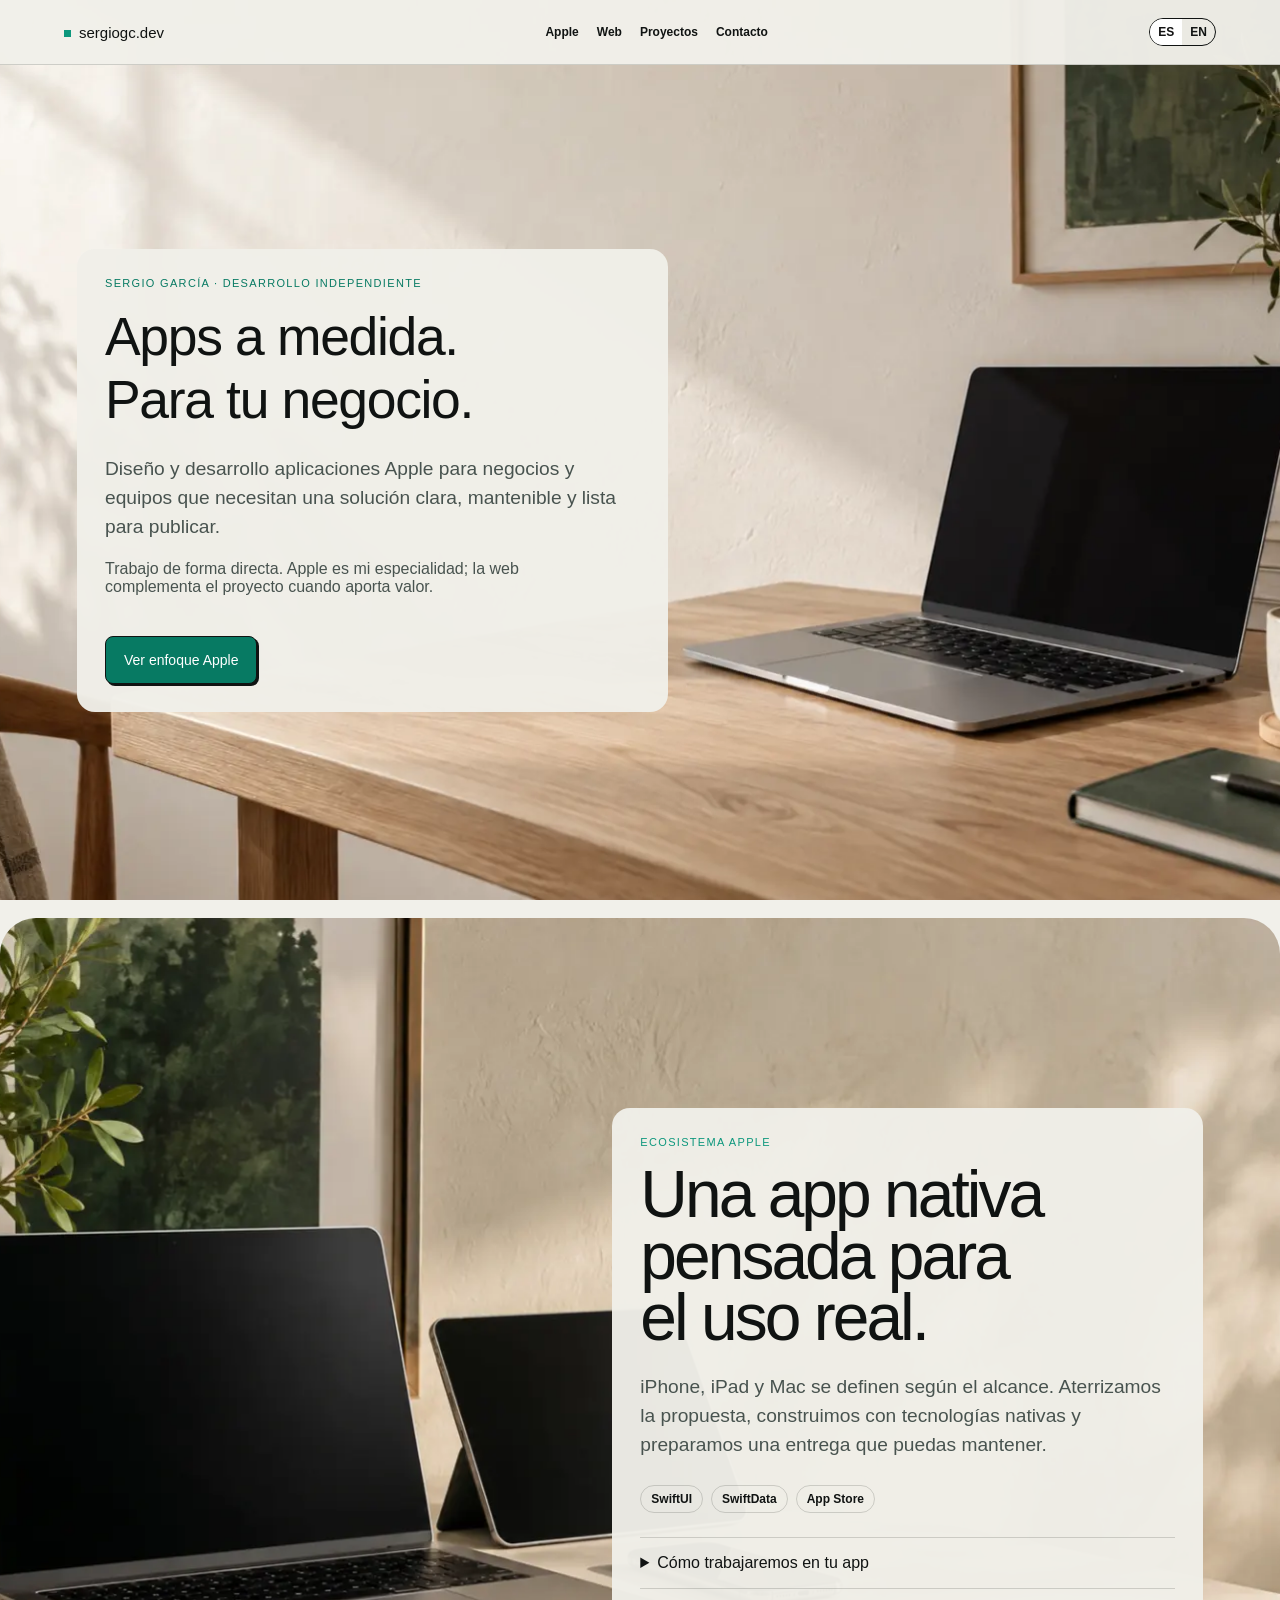
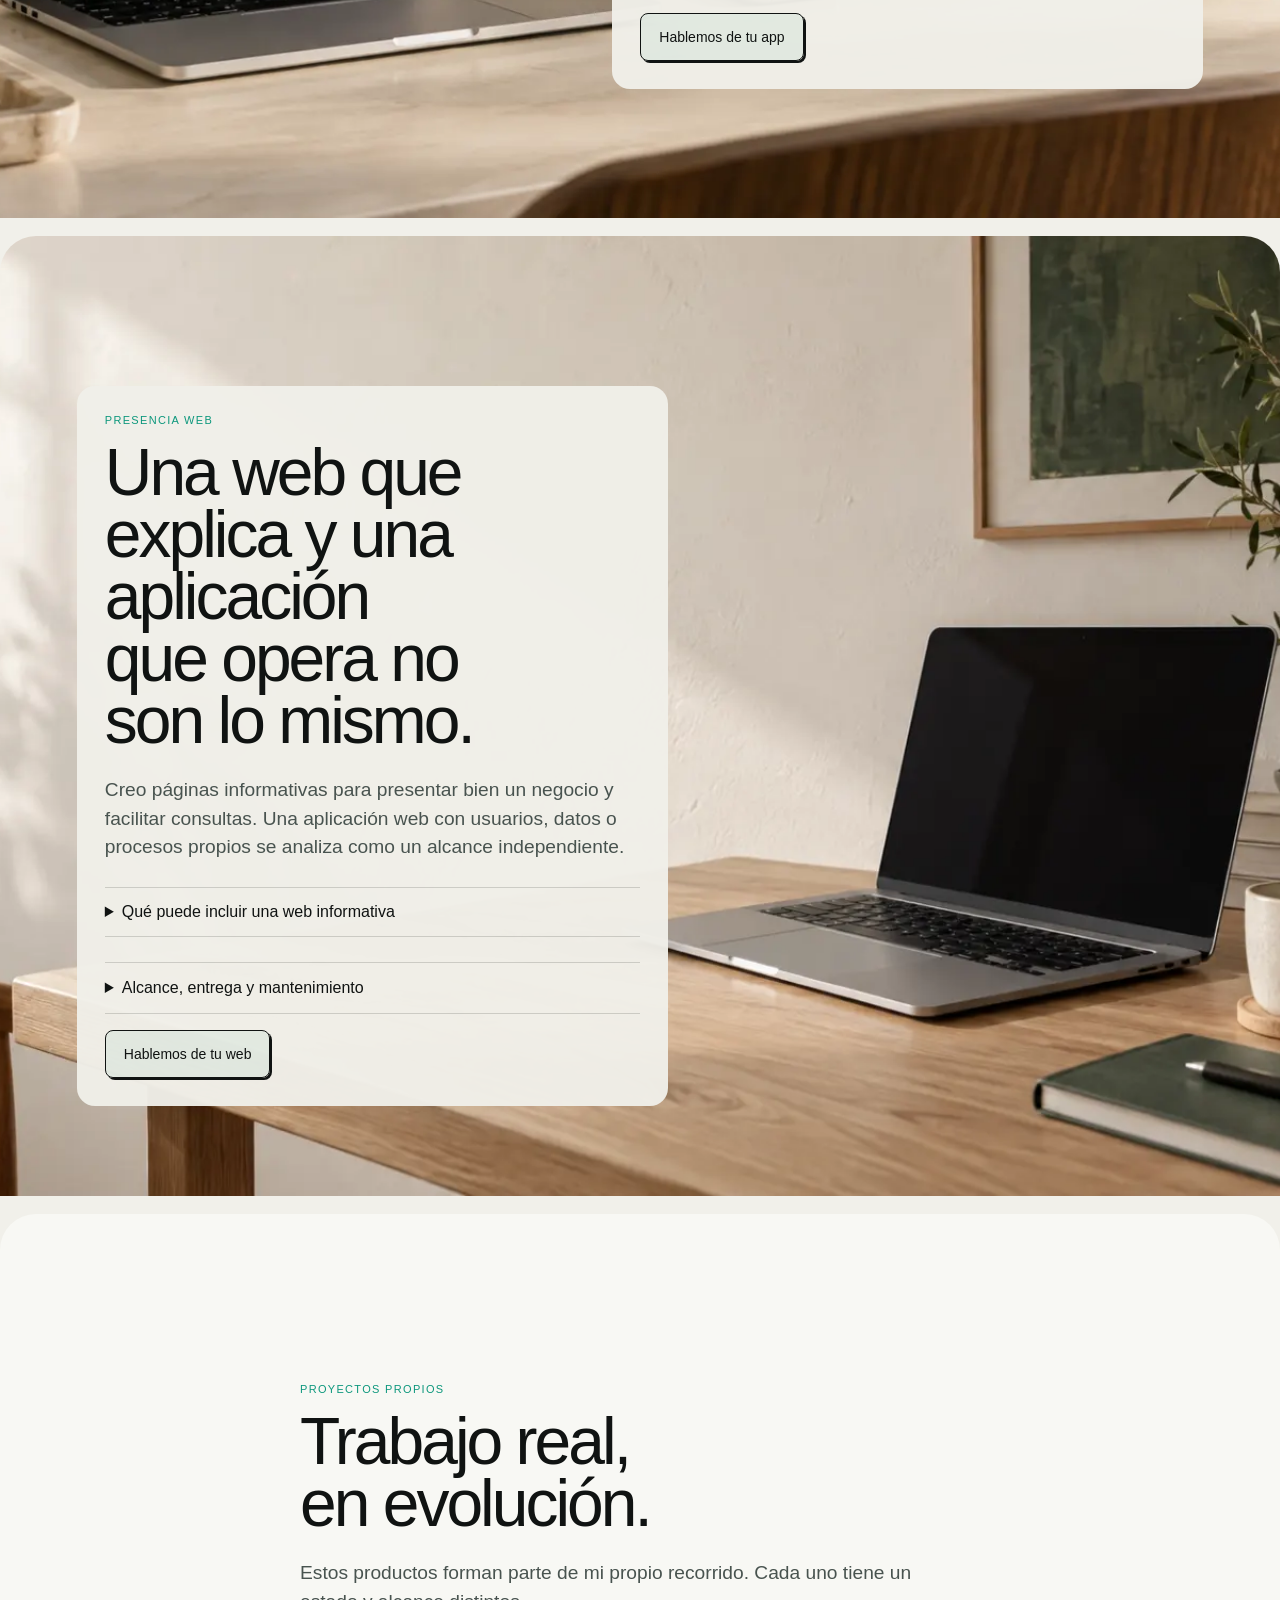
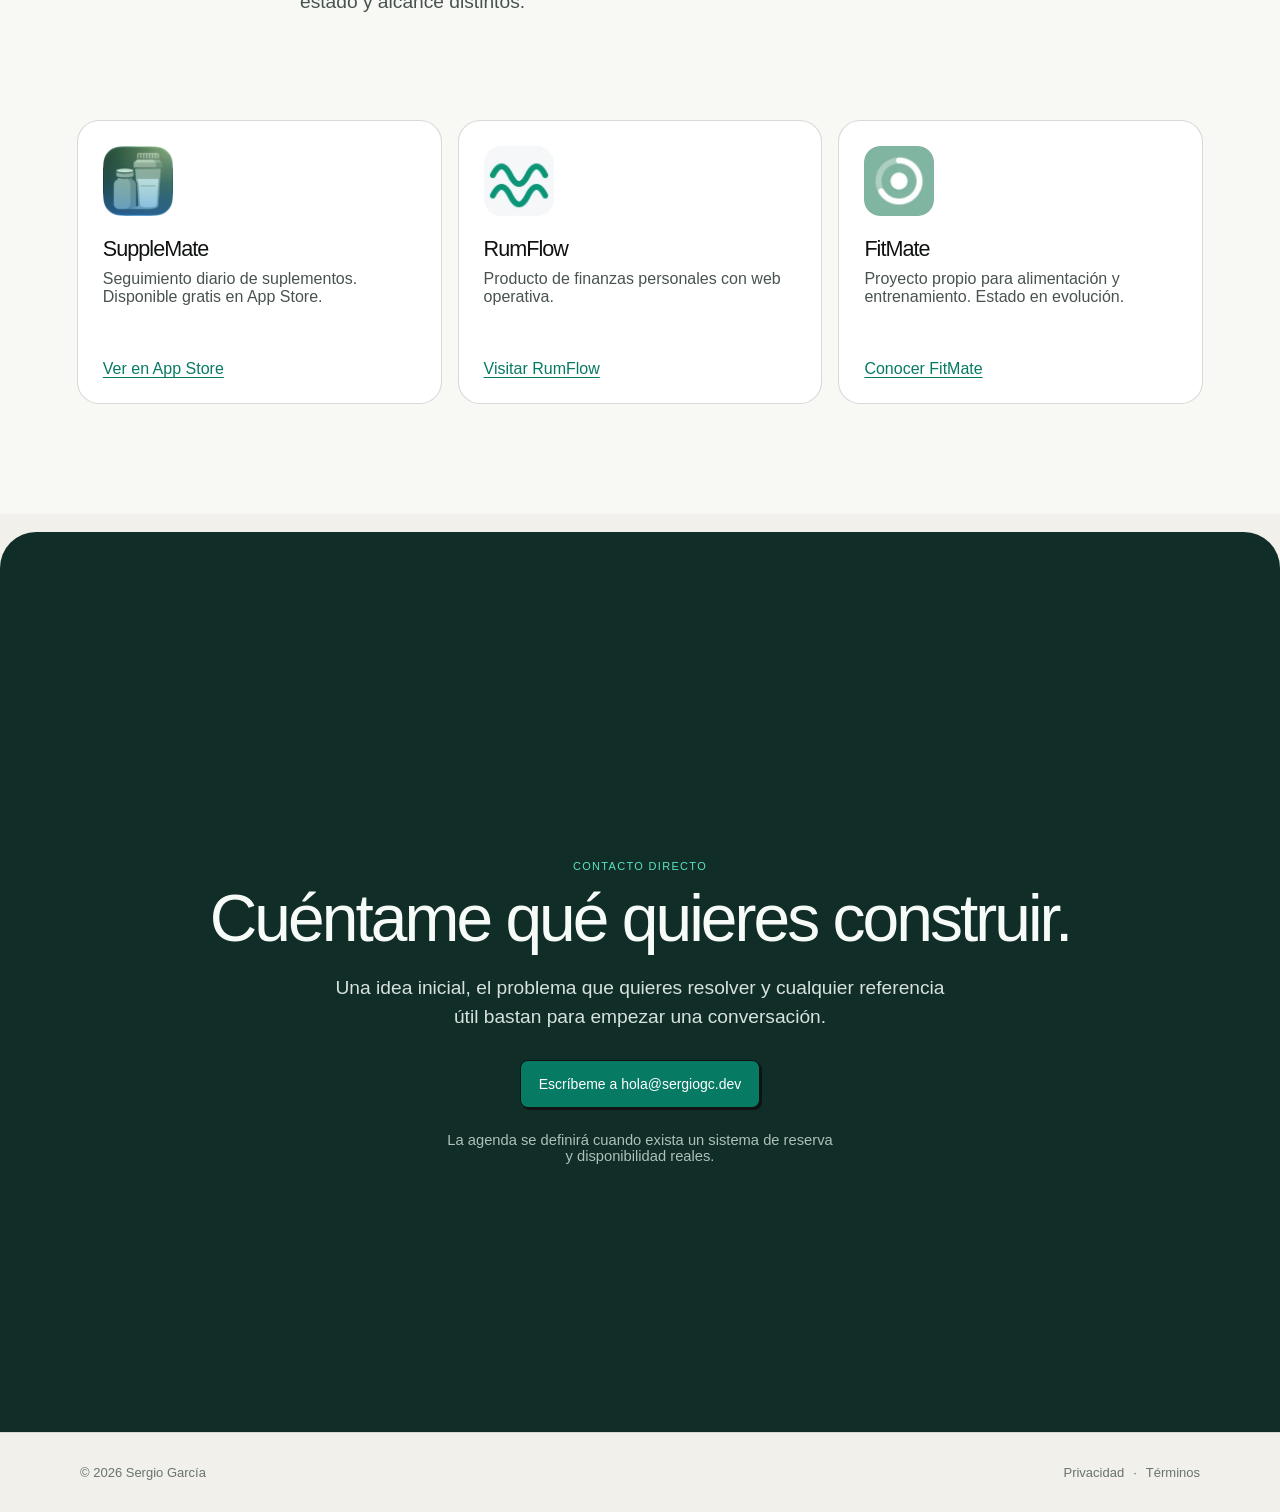
==== commit 3cd8e848: "Refactor web" ====
--- a/index.html
+++ b/index.html
@@ -1,522 +1,105 @@
-<!DOCTYPE html>
+<!doctype html>
 <html lang="es">
 <head>
-<meta charset="UTF-8">
-<meta name="viewport" content="width=device-width, initial-scale=1.0">
-<title>Apps para el ecosistema Apple · Sergio García | sergiogc.dev</title>
-<meta name="description" content="Desarrollo de apps nativas para el ecosistema Apple con Swift y SwiftUI. Desde Málaga, también creo páginas web para negocios, con alcance y entrega claros.">
-<meta name="author" content="Sergio García">
-<meta name="robots" content="index, follow">
-<link rel="canonical" href="https://sergiogc.dev/">
-<meta name="theme-color" content="#F4FAF8">
+  <meta charset="utf-8">
+  <meta name="viewport" content="width=device-width, initial-scale=1">
+  <meta name="robots" content="noindex, nofollow">
+  <meta name="description" content="Prototipo local no indexable de la nueva portada de sergiogc.dev.">
+  <title>Preview local · sergiogc.dev</title>
+  <link rel="stylesheet" href="/styles/tokens.css">
+  <link rel="stylesheet" href="/styles/buttons.css">
+  <link rel="stylesheet" href="/styles/footer.css">
+  <link rel="stylesheet" href="/styles/preview-cards.css">
+  <script src="/scripts/preview.js" defer></script>
+</head>
+<body class="preview-page">
+  <a class="skip-link" href="#sergio"><span data-lang="es">Saltar al contenido</span><span data-lang="en">Skip to content</span></a>
+  <header class="preview-nav">
+    <a class="preview-brand" href="#sergio">sergiogc.dev</a>
+    <nav aria-label="Navegación del prototipo">
+      <a href="#apple"><span data-lang="es">Apple</span><span data-lang="en">Apple</span></a>
+      <a href="#web"><span data-lang="es">Web</span><span data-lang="en">Web</span></a>
+      <a href="#proyectos"><span data-lang="es">Proyectos</span><span data-lang="en">Projects</span></a>
+      <a href="#contacto"><span data-lang="es">Contacto</span><span data-lang="en">Contact</span></a>
+    </nav>
+    <div class="preview-lang" role="group" aria-label="Idioma / Language">
+      <button type="button" data-set-language="es" aria-pressed="true">ES</button>
+      <button type="button" data-set-language="en" aria-pressed="false">EN</button>
+    </div>
+  </header>
 
-<!-- Open Graph -->
-<meta property="og:type" content="website">
-<meta property="og:site_name" content="sergiogc.dev">
-<meta property="og:title" content="Apps para el ecosistema Apple · Sergio García">
-<meta property="og:description" content="Aplicaciones nativas con Swift y SwiftUI. Apple como especialidad, desarrollo web como complemento. Desde Málaga.">
-<meta property="og:url" content="https://sergiogc.dev/">
-<meta property="og:image" content="https://sergiogc.dev/assets/images/ogbanner.jpg?v=2">
-<meta property="og:image:width" content="1200">
-<meta property="og:image:height" content="630">
-<meta property="og:image:alt" content="sergiogc.dev — Apps iOS 100% nativas con Swift y SwiftUI">
-<meta name="twitter:card" content="summary_large_image">
-<meta name="twitter:title" content="Apps para el ecosistema Apple · Sergio García">
-<meta name="twitter:description" content="Aplicaciones nativas con Swift y SwiftUI. Apple como especialidad, desarrollo web como complemento. Desde Málaga.">
-<meta name="twitter:image" content="https://sergiogc.dev/assets/images/ogbanner.jpg?v=2">
+  <main>
+    <section class="stage-panel intro-panel" id="sergio">
+      <picture class="panel-photo" aria-hidden="true"><source media="(max-width: 760px)" srcset="generated-backgrounds/workspace-hero-mobile.webp"><img src="/generated-backgrounds/workspace-hero.webp" alt="" width="1600" height="900" fetchpriority="high"></picture>
+      <div class="panel-grid">
+        <div class="panel-copy">
+          <p class="panel-kicker"><span data-lang="es">SERGIO GARCÍA · DESARROLLO INDEPENDIENTE</span><span data-lang="en">SERGIO GARCÍA · INDEPENDENT DEVELOPMENT</span></p>
+          <h1><span data-lang="es">Apps a medida.<br>Para tu negocio.</span><span data-lang="en">Custom apps.<br>For your business.</span></h1>
+          <p class="panel-lead"><span data-lang="es">Diseño y desarrollo aplicaciones Apple para negocios y equipos que necesitan una solución clara, mantenible y lista para publicar.</span><span data-lang="en">I design and build Apple applications for businesses and teams that need a clear, maintainable solution ready to ship.</span></p>
+          <p class="panel-note"><span data-lang="es">Trabajo de forma directa. Apple es mi especialidad; la web complementa el proyecto cuando aporta valor.</span><span data-lang="en">I work directly with you. Apple is my specialty; web work complements the project when it adds value.</span></p>
+          <a class="btn btn-primary" href="#apple"><span data-lang="es">Ver enfoque Apple</span><span data-lang="en">Explore Apple work</span></a>
+        </div>
+      </div>
+    </section>
 
-<!-- Verificación Google Search Console -->
-<meta name="google-site-verification" content="Ur2AM4l7aNoT8bmEYOXbY0q9bqLskX7hzOEljUstreo">
+    <section class="stage-panel apple-panel" id="apple">
+      <picture class="panel-photo" aria-hidden="true"><source media="(max-width: 760px)" data-srcset="generated-backgrounds/apple-ecosystem-mobile.webp"><img data-src="/generated-backgrounds/apple-ecosystem.webp" alt="" width="1600" height="900" decoding="async"></picture>
+      <div class="panel-grid panel-grid-reverse">
+        <div class="product-cluster" aria-hidden="true"></div>
+        <div class="panel-copy">
+          <p class="panel-kicker"><span data-lang="es">ECOSISTEMA APPLE</span><span data-lang="en">APPLE ECOSYSTEM</span></p>
+          <h2><span data-lang="es">Una app nativa pensada para el uso real.</span><span data-lang="en">A native app designed for real use.</span></h2>
+          <p class="panel-lead"><span data-lang="es">iPhone, iPad y Mac se definen según el alcance. Aterrizamos la propuesta, construimos con tecnologías nativas y preparamos una entrega que puedas mantener.</span><span data-lang="en">iPhone, iPad and Mac are chosen around the scope. We shape the proposal, build with native technologies and prepare a delivery you can maintain.</span></p>
+          <div class="inline-facts"><span>SwiftUI</span><span>SwiftData</span><span>App Store</span></div>
+          <details class="service-details">
+            <summary><span data-lang="es">Cómo trabajaremos en tu app</span><span data-lang="en">How we'll build your app</span></summary>
+            <p><span data-lang="es">Definimos usuarios, pantallas y plataformas. Desarrollo en iteraciones visibles, con pruebas y una entrega documentada. También puedo modernizar una app existente.</span><span data-lang="en">We define users, screens and platforms. Development progresses in visible iterations, with testing and a documented handover. I can also modernise an existing app.</span></p>
+            <p><span data-lang="es">Cuentas, sincronización, pagos e integraciones se valoran según el proyecto. Publicación y soporte se acuerdan por separado; la aprobación de App Store corresponde a Apple.</span><span data-lang="en">Accounts, sync, payments and integrations are assessed for your project. Release and support are agreed separately; App Store approval is Apple's decision.</span></p>
+          </details>
+          <a class="btn btn-secondary" href="#contacto"><span data-lang="es">Hablemos de tu app</span><span data-lang="en">Let's discuss your app</span></a>
+        </div>
+      </div>
+    </section>
 
-<link rel="icon" href="/favicon.ico?v=3" sizes="32x32">
-<link rel="icon" type="image/svg+xml" href="/assets/images/favicon.svg?v=3">
-<link rel="apple-touch-icon" href="/assets/images/apple-touch-icon.png">
-<link rel="stylesheet" href="/styles/tokens.css">
-<link rel="stylesheet" href="/styles/buttons.css">
-<link rel="stylesheet" href="/styles/home.css">
-<link rel="stylesheet" href="/styles/footer.css">
-<script src="/scripts/site.js?v=3" defer></script>
+    <section class="stage-panel web-panel" id="web">
+      <picture class="panel-photo" aria-hidden="true"><source media="(max-width: 760px)" data-srcset="/generated-backgrounds/workspace-hero-mobile.webp"><img data-src="/generated-backgrounds/workspace-hero.webp" alt="" width="1600" height="900" decoding="async"></picture>
+      <div class="panel-grid">
+        <div class="panel-copy">
+          <p class="panel-kicker"><span data-lang="es">PRESENCIA WEB</span><span data-lang="en">WEB PRESENCE</span></p>
+          <h2><span data-lang="es">Una web que explica y una aplicación que opera no son lo mismo.</span><span data-lang="en">A website that explains and an application that operates are not the same.</span></h2>
+          <p class="panel-lead"><span data-lang="es">Creo páginas informativas para presentar bien un negocio y facilitar consultas. Una aplicación web con usuarios, datos o procesos propios se analiza como un alcance independiente.</span><span data-lang="en">I create informative websites that present a business well and make enquiries easier. A web app with users, data or custom processes is assessed as a separate scope.</span></p>
+          <details><summary><span data-lang="es">Qué puede incluir una web informativa</span><span data-lang="en">What an informational website can include</span></summary><p><span data-lang="es">Estructura, diseño responsive, contenido aportado por el negocio, SEO inicial y una vía de contacto. El alcance final se acuerda por escrito.</span><span data-lang="en">Structure, responsive design, business-supplied content, initial SEO and one contact route. The final scope is agreed in writing.</span></p></details>
+          <details class="service-details"><summary><span data-lang="es">Alcance, entrega y mantenimiento</span><span data-lang="en">Scope, handover and maintenance</span></summary><p><span data-lang="es">Una landing puede incluir hasta seis secciones, un idioma y dos rondas de revisión. Acordamos contenidos, plazos y presupuesto antes de empezar. Dominio, alojamiento y mantenimiento se detallan por separado.</span><span data-lang="en">A landing page can include up to six sections, one language and two review rounds. We agree content, timeline and budget before starting. Domain, hosting and maintenance are detailed separately.</span></p><p><span data-lang="es">Si necesitas usuarios, datos o procesos propios, definimos una aplicación web a medida. El alcance y el presupuesto se estudian de forma independiente.</span><span data-lang="en">If you need users, data or custom processes, we define a bespoke web application. Its scope and budget are assessed separately.</span></p></details>
+          <a class="btn btn-secondary" href="#contacto"><span data-lang="es">Hablemos de tu web</span><span data-lang="en">Let's discuss your website</span></a>
+        </div>
+        <div class="web-visual" aria-hidden="true"><div></div><div></div><div></div><span>01</span><span>02</span><span>03</span></div>
+      </div>
+    </section>
 
-<!-- Schema.org -->
-<script type="application/ld+json">
-{
-    "@context": "https://schema.org",
-    "@graph": [
-        {
-            "@type": "WebSite",
-            "@id": "https://sergiogc.dev/#website",
-            "name": "sergiogc.dev",
-            "url": "https://sergiogc.dev/",
-            "inLanguage": "es",
-            "publisher": { "@id": "https://sergiogc.dev/#person" }
-        },
-        {
-            "@type": "Person",
-            "@id": "https://sergiogc.dev/#person",
-            "name": "Sergio García",
-            "jobTitle": "Desarrollador de aplicaciones para el ecosistema Apple",
-            "url": "https://sergiogc.dev/",
-            "knowsAbout": ["Swift", "SwiftUI", "iOS", "Xcode", "App Store", "Desarrollo de aplicaciones digitales"],
-            "alumniOf": {
-                "@type": "EducationalOrganization",
-                "name": "Apple Coding Academy",
-                "url": "https://acoding.academy"
-            },
-            "areaServed": [{ "@type": "Country", "name": "España" }, { "@type": "Continent", "name": "Europa" }],
-            "availableLanguage": ["es", "en"],
-            "sameAs": [
-                "https://github.com/SergioGCDev",
-                "https://www.linkedin.com/in/sergiogarciacalero/"
-            ]
-        }
-    ]
-}
-</script>
+    <section class="stage-panel portfolio-panel" id="proyectos">
+      <div class="panel-copy panel-copy-wide">
+        <p class="panel-kicker"><span data-lang="es">PROYECTOS PROPIOS</span><span data-lang="en">OWN PROJECTS</span></p>
+        <h2><span data-lang="es">Trabajo real, en evolución.</span><span data-lang="en">Real work, evolving.</span></h2>
+        <p class="panel-lead"><span data-lang="es">Estos productos forman parte de mi propio recorrido. Cada uno tiene un estado y alcance distintos.</span><span data-lang="en">These products are part of my own journey. Each has a different status and scope.</span></p>
+      </div>
+      <div class="project-cards">
+        <article><img src="/generated-backgrounds/supplemate-icon.webp" width="144" height="144" loading="lazy" decoding="async" alt="Icono de SuppleMate"><div><h3>SuppleMate</h3><p><span data-lang="es">Seguimiento diario de suplementos. Disponible gratis en App Store.</span><span data-lang="en">Daily supplement tracking. Available free on the App Store.</span></p><a href="https://apps.apple.com/us/app/supplemate-daily-tracker/id6780215203" target="_blank" rel="noopener"><span data-lang="es">Ver en App Store</span><span data-lang="en">View on the App Store</span></a></div></article>
+        <article><img src="/generated-backgrounds/rumflow-icon.webp" width="144" height="144" loading="lazy" decoding="async" alt="Icono de RumFlow"><div><h3>RumFlow</h3><p><span data-lang="es">Producto de finanzas personales con web operativa.</span><span data-lang="en">A personal-finance product with a live web experience.</span></p><a href="https://rumflow.com" target="_blank" rel="noopener"><span data-lang="es">Visitar RumFlow</span><span data-lang="en">Visit RumFlow</span></a></div></article>
+        <article><img src="/generated-backgrounds/fitmate-icon.webp" width="144" height="144" loading="lazy" decoding="async" alt="Icono de FitMate"><div><h3>FitMate</h3><p><span data-lang="es">Proyecto propio para alimentación y entrenamiento. Estado en evolución.</span><span data-lang="en">An own project for nutrition and training. Status evolving.</span></p><a href="https://fitness.sergiogc.dev" target="_blank" rel="noopener"><span data-lang="es">Conocer FitMate</span><span data-lang="en">Explore FitMate</span></a></div></article>
+      </div>
+    </section>
 
-</head>
-<body>
-<a class="skip-link" href="#contenido">Saltar al contenido</a>
-
-<!-- ── Sprite de iconos compartido: un único origen por icono, referenciado
-     con <use> en toda la página. Ver /styles/icons.css para el tamaño. ── -->
-<svg style="display:none" aria-hidden="true">
-    <defs>
-        <symbol id="icon-mail" viewBox="0 0 24 24" fill="none" stroke="currentColor" stroke-width="2" stroke-linecap="round" stroke-linejoin="round">
-            <rect x="2" y="4" width="20" height="16" rx="3" /><path d="m3 6 9 7 9-7" />
-        </symbol>
-        <symbol id="icon-github" viewBox="0 0 24 24" fill="currentColor">
-            <path d="M12 .5C5.7.5.5 5.7.5 12c0 5.1 3.3 9.4 7.8 10.9.6.1.8-.2.8-.5v-2c-3.2.7-3.9-1.4-3.9-1.4-.5-1.3-1.3-1.7-1.3-1.7-1-.7.1-.7.1-.7 1.2.1 1.8 1.2 1.8 1.2 1 1.8 2.7 1.3 3.4 1 .1-.7.4-1.3.7-1.6-2.6-.3-5.3-1.3-5.3-5.7 0-1.3.5-2.3 1.2-3.1-.1-.3-.5-1.5.1-3.1 0 0 1-.3 3.3 1.2a11.5 11.5 0 0 1 6 0C17.3 4.7 18.3 5 18.3 5c.6 1.6.2 2.8.1 3.1.8.8 1.2 1.8 1.2 3.1 0 4.4-2.7 5.4-5.3 5.7.4.4.8 1.1.8 2.2v3.3c0 .3.2.6.8.5 4.5-1.5 7.8-5.8 7.8-10.9C23.5 5.7 18.3.5 12 .5z" />
-        </symbol>
-        <symbol id="icon-linkedin" viewBox="0 0 24 24" fill="currentColor">
-            <path d="M4.98 3.5a2.5 2.5 0 1 1 0 5 2.5 2.5 0 0 1 0-5zM3 9h4v12H3zM9 9h3.8v1.7h.1c.5-1 1.8-2 3.7-2 4 0 4.7 2.6 4.7 6V21h-4v-5.3c0-1.3 0-2.9-1.8-2.9s-2 1.4-2 2.8V21H9z" />
-        </symbol>
-        <symbol id="icon-linkedin-badge" viewBox="0 0 24 24">
-            <path d="M20.447 20.452H16.89v-5.569c0-1.328-.027-3.037-1.852-3.037-1.853 0-2.136 1.445-2.136 2.939v5.667H9.351V9h3.414v1.561h.046c.477-.9 1.637-1.85 3.37-1.85 3.601 0 4.267 2.37 4.267 5.455v6.286zM5.337 7.433a1.98 1.98 0 0 1-1.98-1.98c0-1.093.886-1.98 1.98-1.98s1.98.887 1.98 1.98a1.98 1.98 0 0 1-1.98 1.98zm1.706 13.019H3.63V9h3.414v11.452zM22.225 0H1.771C.792 0 0 .774 0 1.729v20.542C0 23.227.792 24 1.771 24h20.451C23.2 24 24 23.227 24 22.271V1.729C24 .774 23.2 0 22.222 0h.003z"/>
-        </symbol>
-        <symbol id="icon-pdf" viewBox="0 0 24 24" fill="none" stroke="currentColor" stroke-width="2" stroke-linecap="round" stroke-linejoin="round">
-            <path d="M12 3v12" /><path d="m7 10 5 5 5-5" /><path d="M5 21h14" />
-        </symbol>
-    </defs>
-</svg>
-
-<div class="ambient"></div>
-
-<nav aria-label="Principal">
-    <div class="nav-inner">
-        <a href="#" class="nav-logo">sergiogc.dev</a>
-        <ul class="nav-links">
-            <li><a href="/desarrollo-apps-ios/" data-lang="es">Apps Apple</a><a href="/desarrollo-apps-ios/?lang=en" data-lang="en">Apple apps</a></li>
-            <li><a href="/diseno-web-malaga/" data-lang="es">Webs para empresas</a><a href="/diseno-web-malaga/?lang=en" data-lang="en">Business websites</a></li>
-            <li><a href="#portfolio" data-lang="es">Portfolio</a><a href="#portfolio" data-lang="en">Portfolio</a></li>
-            <li><a href="#sobre-mi" data-lang="es">Sobre mí</a><a href="#sobre-mi" data-lang="en">About</a></li>
-            <li><a href="#contacto" data-lang="es">Contacto</a><a href="#contacto" data-lang="en">Contact</a></li>
-        </ul>
-        <div class="nav-right">
-            <div class="toggle-group" id="langToggle">
-                <button class="toggle-btn active" data-value="es" aria-pressed="true">ES</button>
-                <button class="toggle-btn" data-value="en" aria-pressed="false">EN</button>
-            </div>
-            <button class="icon-btn" id="themeToggle" aria-label="Cambiar tema">☀</button>
-            <details class="mobile-menu">
-                <summary aria-label="Navegación / Navigation">☰</summary>
-                <ul>
-                    <li><a href="/desarrollo-apps-ios/" data-service-path="/desarrollo-apps-ios/"><span data-lang="es">Apps Apple</span><span data-lang="en">Apple apps</span></a></li>
-                    <li><a href="/diseno-web-malaga/" data-service-path="/diseno-web-malaga/"><span data-lang="es">Webs para empresas</span><span data-lang="en">Business websites</span></a></li>
-                    <li><a href="#portfolio">Portfolio</a></li>
-                    <li><a href="#sobre-mi"><span data-lang="es">Sobre mí</span><span data-lang="en">About</span></a></li>
-                    <li><a href="#contacto"><span data-lang="es">Contacto</span><span data-lang="en">Contact</span></a></li>
-                </ul>
-            </details>
-        </div>
-    </div>
-</nav>
-
-<main id="contenido">
-<section id="hero">
-    <div class="container hero-inner">
-        <div class="hero-content">
-            <div class="hero-products" aria-label="Aplicaciones desarrolladas por Sergio García">
-                <div class="hero-product hero-product-supplemate">
-                    <img src="/assets/appIcons/SuppleMate.png" alt="SuppleMate" width="56" height="56">
-                    <span>SuppleMate</span>
-                </div>
-                <div class="hero-product hero-product-rumflow">
-                    <img src="/assets/appIcons/RumFlow.png" alt="RumFlow" width="56" height="56">
-                    <span>RumFlow</span>
-                </div>
-                <div class="hero-product hero-product-fitmate">
-                    <img src="/assets/appIcons/FitMate.png" alt="FitMate" width="56" height="56">
-                    <span>FitMate</span>
-                </div>
-            </div>
-            <p class="hero-chip" data-lang="es">8 años en soporte técnico <span>·</span> Desarrollo nativo</p>
-            <p class="hero-chip" data-lang="en">8 years in technical support <span>·</span> Native development</p>
-            <h1>
-                <span data-lang="es">Tu idea, en el<br><span class="accent">ecosistema Apple.</span></span>
-                <span data-lang="en">Your idea, in the<br><span class="accent">Apple ecosystem.</span></span>
-            </h1>
-            <p class="hero-sub" data-lang="es">
-                Desarrollo aplicaciones nativas con Swift y SwiftUI. Para iPhone, iPad o Mac, según lo que necesite tu proyecto. Desde Málaga, con comunicación directa y un alcance claro.
-            </p>
-            <p class="hero-sub" data-lang="en">
-                I build native apps with Swift and SwiftUI. For iPhone, iPad or Mac, depending on your project. Based in Málaga, with direct communication and a clear scope.
-            </p>
-            <div class="hero-actions">
-                <a href="#contacto" class="btn btn-primary"><span data-lang="es">Hablar conmigo</span><span data-lang="en">Talk to me</span></a>
-                <a href="#portfolio" class="btn btn-secondary"><span data-lang="es">Ver mis proyectos</span><span data-lang="en">View my projects</span></a>
-            </div>
-        </div>
-    </div>
-</section>
-
-<section id="servicios">
-    <div class="container">
-        <div class="reveal">
-            <p class="hero-chip" data-lang="es">Servicios</p>
-            <p class="hero-chip" data-lang="en">Services</p>
-
-            <h2 class="section-title" data-lang="es">Una app nueva o su siguiente paso.</h2>
-            <h2 class="section-title" data-lang="en">A new app or its next step.</h2>
-            <p class="section-desc" data-lang="es">Trabajo con objetivos definidos y una propuesta concreta. La continuidad queda en tus manos: entrega cerrada, soporte puntual o evolución de la app.</p>
-            <p class="section-desc" data-lang="en">I work from defined goals and a clear proposal. Continuity is your choice: a closed delivery, occasional support, or ongoing app evolution.</p>
-        </div>
-        <div class="service-list reveal-stagger">
-            <div class="service-row">
-                <span class="service-num">01</span>
-                <div class="service-body">
-                    <h3 data-lang="es">Tu app iOS, desde cero</h3>
-                    <h3 data-lang="en">An iOS app from scratch</h3>
-                    <p data-lang="es">De la idea a una app publicable: arquitectura, interfaz, datos y una base preparada para crecer.</p>
-                    <p data-lang="en">From idea to a publishable app: architecture, interface, data and a foundation designed to grow.</p>
-                </div>
-            </div>
-            <div class="service-row">
-                <span class="service-num">02</span>
-                <div class="service-body">
-                    <h3 data-lang="es">Modernización de una app</h3>
-                    <h3 data-lang="en">App modernisation</h3>
-                    <p data-lang="es">Actualizo una base existente para que vuelva a ser mantenible, rápida y preparada para las versiones actuales de iOS.</p>
-                    <p data-lang="en">I update an existing codebase so it is maintainable, fast and ready for current versions of iOS.</p>
-                </div>
-            </div>
-            <div class="service-row">
-                <span class="service-num">03</span>
-                <div class="service-body">
-                    <h3 data-lang="es">Entrega y publicación</h3>
-                    <h3 data-lang="en">Delivery &amp; release</h3>
-                    <p data-lang="es">La app no termina al compilar: pruebas, App Store, metadatos y una entrega que puedas entender y mantener.</p>
-                    <p data-lang="en">An app is not finished when it compiles: testing, the App Store, metadata and a handover you can understand and maintain.</p>
-                </div>
-            </div>
-            <div class="service-row">
-                <span class="service-num">04</span>
-                <div class="service-body">
-                    <h3 data-lang="es">Soporte cuando aporta valor</h3>
-                    <h3 data-lang="en">Support when it adds value</h3>
-                    <p data-lang="es">Puedes cerrar el proyecto al entregar o mantener una colaboración para mejoras, nuevas funciones y soporte técnico.</p>
-                    <p data-lang="en">You can close the project on delivery or continue with improvements, new features and technical support.</p>
-                </div>
-            </div>
-        </div>
-    </div>
-</section>
-
-<section id="web-empresas" class="web-complement">
-    <div class="container complementary-offer">
-        <div>
-            <p class="section-label" data-lang="es">TAMBIÉN, PARA TU NEGOCIO</p>
-            <p class="section-label" data-lang="en">ALSO, FOR YOUR BUSINESS</p>
-            <h2 data-lang="es">¿Necesitas una web, no una app?</h2>
-            <h2 data-lang="en">Need a website, not an app?</h2>
-            <p data-lang="es">Mi especialidad es Apple. También creo páginas web para empresas y autónomos de Málaga: tus servicios bien explicados y una forma clara de pedirte presupuesto.</p>
-            <p data-lang="en">Apple is my specialty. I also build websites for businesses and independent professionals in Málaga: clear services and a straightforward way to request a quote.</p>
-        </div>
-        <a class="btn btn-secondary" href="/diseno-web-malaga/" data-service-path="/diseno-web-malaga/"><span data-lang="es">Webs para empresas</span><span data-lang="en">Business websites</span></a>
-    </div>
-</section>
-
-<section id="proceso">
-    <div class="container">
-        <div class="reveal">
-            <p class="hero-chip" data-lang="es">Cómo trabajo</p>
-            <p class="hero-chip" data-lang="en">How I work</p>
-
-            <h2 class="section-title" data-lang="es">Proceso claro. Sin sorpresas.</h2>
-            <h2 class="section-title" data-lang="en">A clear process, no surprises.</h2>
-        </div>
-        <div class="process-grid reveal-stagger">
-            <div class="process-step">
-                <span class="process-num">01</span>
-                <h3 data-lang="es">Descubrimiento</h3>
-                <h3 data-lang="en">Discovery</h3>
-                <p data-lang="es">Hablamos de tu idea, objetivos y plazos. Sin compromiso, sin letra pequeña.</p>
-                <p data-lang="en">We talk through your idea, goals and timeline. No commitment, no fine print.</p>
-            </div>
-            <div class="process-step">
-                <span class="process-num">02</span>
-                <h3 data-lang="es">Propuesta</h3>
-                <h3 data-lang="en">Proposal</h3>
-                <p data-lang="es">Alcance claro, con lo que incluye y lo que no. Sabes en qué se va tu presupuesto antes de empezar.</p>
-                <p data-lang="en">Clear scope, with what's in and what's out. You know where your budget goes before we start.</p>
-            </div>
-            <div class="process-step">
-                <span class="process-num">03</span>
-                <h3 data-lang="es">Desarrollo</h3>
-                <h3 data-lang="en">Development</h3>
-                <p data-lang="es">Avances visibles, no una caja negra hasta el final. Preguntas respondidas por mí, directamente.</p>
-                <p data-lang="en">Visible progress, not a black box until the end. Questions answered by me, directly.</p>
-            </div>
-            <div class="process-step">
-                <span class="process-num">04</span>
-                <h3 data-lang="es">Entrega y soporte</h3>
-                <h3 data-lang="en">Delivery &amp; support</h3>
-                <p data-lang="es">Publicación gestionada de principio a fin — y sigo disponible después del lanzamiento.</p>
-                <p data-lang="en">Submission handled start to finish — and I'm still around after launch.</p>
-            </div>
-        </div>
-    </div>
-</section>
-
-<section id="portfolio">
-    <div class="container">
-        <div class="reveal">
-            <p class="hero-chip" data-lang="es">Portfolio</p>
-            <p class="hero-chip" data-lang="en">Portfolio</p>
-
-            <h2 class="section-title" data-lang="es">Mis productos, paso a paso.</h2>
-            <h2 class="section-title" data-lang="en">My products, step by step.</h2>
-            <p class="section-desc" data-lang="es">Proyectos propios: una app publicada y productos en desarrollo. Cada uno muestra su estado, sin confundir una versión prevista con una entrega disponible.</p>
-            <p class="section-desc" data-lang="en">My own projects: a published app and products in development. Each shows its current status, distinguishing planned versions from available releases.</p>
-        </div>
-        <div class="apps-grid reveal-stagger">
-            <div class="app-card">
-                <div class="app-header">
-                    <div class="app-icon supplemate">
-                        <picture>
-                            <source srcset="/assets/appIcons/SuppleMate.webp" type="image/webp">
-                            <img src="/assets/appIcons/SuppleMate.png" alt="SuppleMate icon" width="56" height="56" loading="lazy">
-                        </picture>
-                    </div>
-                    <div>
-                        <div class="app-name">SuppleMate</div>
-                        <div class="app-platforms">
-                            <span class="app-platform-tag ios">iOS</span>
-                            <span class="app-platform-tag" data-lang="es">Publicada</span>
-                            <span class="app-platform-tag" data-lang="en">Published</span>
-                        </div>
-                    </div>
-                </div>
-                <p class="app-desc" data-lang="es">App nativa para el seguimiento personal de suplementos, dosis y peso corporal. Disponible en la App Store, con datos locales y sincronización privada mediante iCloud.</p>
-                <p class="app-desc" data-lang="en">A native app for tracking supplements, doses and body weight. Available on the App Store, with local data and private iCloud sync.</p>
-                <div class="app-tags">
-                    <span class="app-tag"><span class="tag-icon tag-icon-swift" aria-hidden="true"></span>Swift</span>
-                    <span class="app-tag"><span class="tag-icon tag-icon-swiftui" aria-hidden="true"></span>SwiftUI</span>
-                </div>
-                <div class="app-links">
-                    <a href="https://apps.apple.com/us/app/supplemate-daily-tracker/id6780215203" class="app-store-badge" target="_blank" rel="noopener" aria-label="Download SuppleMate on the App Store">
-                        <img class="badge-light" src="/assets/images/lightAppstore.png" alt="Download on the App Store" width="120" height="40" loading="lazy">
-                        <img class="badge-dark" src="/assets/images/darkAppStore.png" alt="Download on the App Store" width="120" height="40" loading="lazy">
-                    </a>
-                </div>
-            </div>
-            <div class="app-card">
-                <div class="app-header">
-                    <div class="app-icon rumflow">
-                        <img src="/assets/appIcons/RumFlow.png" alt="RumFlow icon" width="56" height="56" loading="lazy">
-                    </div>
-                    <div>
-                        <div class="app-name">RumFlow</div>
-                        <div class="app-platforms">
-                            <span class="app-platform-tag ios">iOS</span>
-                            <span class="app-platform-tag">WEB</span>
-                        </div>
-                    </div>
-                </div>
-                <p class="app-desc" data-lang="es">Gestor de finanzas personales con aplicación web para gastos, suscripciones y contratos. La versión para el ecosistema Apple está en desarrollo; todavía no está publicada en la App Store.</p>
-                <p class="app-desc" data-lang="en">A personal finance manager with a web app for expenses, subscriptions and contracts. The Apple version is in development and is not yet published on the App Store.</p>
-                <div class="app-tags">
-                    <span class="app-tag"><span class="tag-icon tag-icon-swift" aria-hidden="true"></span>Swift</span>
-                    <span class="app-tag"><span class="tag-icon tag-icon-swiftui" aria-hidden="true"></span>SwiftUI</span>
-                    <span class="app-tag"><span class="tag-icon tag-icon-vapor" aria-hidden="true"></span>Vapor</span>
-                    <span class="app-tag"><span class="tag-icon tag-icon-react" aria-hidden="true"></span>React</span>
-                    <span class="app-tag"><span class="tag-icon tag-icon-tailwind" aria-hidden="true"></span>Tailwind CSS</span>
-                    <span class="app-tag"><span class="tag-icon tag-icon-astro" aria-hidden="true"></span>Astro</span>
-                    <span class="app-tag" data-lang="es">En desarrollo</span>
-                    <span class="app-tag" data-lang="en">In development</span>
-                </div>
-                <div class="app-links">
-                    <a href="https://rumflow.com" class="app-link-btn" data-lang="es" target="_blank" rel="noopener" aria-label="Visita la web">Ir a la web</a>
-                    <a href="https://rumflow.com" class="app-link-btn" data-lang="en" target="_blank" rel="noopener" aria-label="Visit the web">Go to website</a>
-                    <span class="app-link-btn disabled" data-lang="es">Próximamente en App Store</span>
-                    <span class="app-link-btn disabled" data-lang="en">Coming soon to the App Store</span>
-                </div>
-            </div>
-            <div class="app-card">
-                <div class="app-header">
-                    <div class="app-icon fitmate">
-                        <img src="/assets/appIcons/FitMate.png" alt="FitMate icon" width="56" height="56" loading="lazy">
-                    </div>
-                    <div>
-                        <div class="app-name">FitMate</div>
-                        <div class="app-platforms">
-                            <span class="app-platform-tag ios">iOS</span>
-                            <span class="app-platform-tag">WEB</span>
-                        </div>
-                    </div>
-                </div>
-                <p class="app-desc" data-lang="es">Proyecto en desarrollo para registrar alimentación y entrenamientos, con estimaciones nutricionales asistidas por IA y funciones para entrenadores. No es una app publicada en la App Store.</p>
-                <p class="app-desc" data-lang="en">A project in development for nutrition and workout tracking, with AI-assisted nutrition estimates and tools for coaches. Not a published App Store app.</p>
-                <div class="app-tags">
-                    <span class="app-tag"><span class="tag-icon tag-icon-swift" aria-hidden="true"></span>Swift</span>
-                    <span class="app-tag"><span class="tag-icon tag-icon-swiftui" aria-hidden="true"></span>SwiftUI</span>
-                    <span class="app-tag"><span class="tag-icon tag-icon-vapor" aria-hidden="true"></span>Vapor</span>
-                    <span class="app-tag"><span class="tag-icon tag-icon-react" aria-hidden="true"></span>React</span>
-                    <span class="app-tag"><span class="tag-icon tag-icon-tailwind" aria-hidden="true"></span>Tailwind CSS</span>
-                    <span class="app-tag" data-lang="es">En desarrollo</span>
-                    <span class="app-tag" data-lang="en">In development</span>
-                </div>
-                <div class="app-links">
-                    <a href="https://fitness.sergiogc.dev" class="app-link-btn" data-lang="es" aria-label="Solicitar acceso web a FitMate">Ir a la web</a>
-                    <a href="https://fitness.sergiogc.dev" class="app-link-btn" data-lang="en" aria-label="Request web access to FitMate">Go to website</a>
-                </div>
-            </div>
-        </div>
-    </div>
-</section>
-
-<section id="sobre-mi">
-    <div class="container">
-        <div class="reveal">
-            <p class="hero-chip" data-lang="es">Sobre mí</p>
-            <p class="hero-chip" data-lang="en">About me</p>
-        </div>
-        <div class="about-grid reveal-stagger">
-            <div class="about-text">
-            <h2 class="section-title">Sergio García</h2>
-            <p data-lang="es">Pasé <strong>8 años en soporte técnico</strong>, los últimos como Team Leader. No fue un rodeo: fue donde aprendí que el software lo sufren personas reales, no specs.</p>
-            <p data-lang="en">I spent <strong>8 years in technical support</strong>, the last as Team Leader. It wasn't a detour: it's where I learned that software is lived by real people, not specs.</p>
-            <p data-lang="es">La programación me atrajo siempre, pero nunca le dediqué el tiempo que merecía. El <strong>Swift Developer Program de Apple Coding Academy</strong> fue el punto en el que decidí hacerlo en serio.</p>
-            <p data-lang="en">Programming always drew me in, but I never gave it the time it deserved. Apple Coding Academy's <strong>Swift Developer Program</strong> was where I decided to take it seriously.</p>
-            <p data-lang="es">Hoy escribo Swift porque quiero hacerlo bien: nativo, moderno, sin capas de abstracción que solo existen para acortar el aprendizaje.</p>
-            <p data-lang="en">Today I write Swift because I want to do it right: native, modern, without abstraction layers that only exist to shorten the learning curve.</p>
-            <div class="skill-row">
-                <span class="skill-pill">Swift</span>
-                <span class="skill-pill">SwiftUI</span>
-                <span class="skill-pill">Async/Await</span>
-                <span class="skill-pill">Xcode</span>
-                <span class="skill-pill">SwiftData</span>
-                <span class="skill-pill">Git</span>
-            </div>
-        </div>
-            <figure class="about-photo">
-                <picture>
-                    <source type="image/webp"
-                            srcset="/assets/images/sergio-480.webp 480w,
-                                    /assets/images/sergio-960.webp 960w"
-                            sizes="(max-width: 860px) calc(100vw - 48px), 480px">
-                    <img src="/assets/images/sergio.jpg" alt="Sergio García, iOS Developer" width="480" height="480" loading="lazy">
-                </picture>
-            </figure>
-        </div>
-    </div>
-        <!-- Timeline -->
-        <!-- 
-        <div class="about-timeline reveal">
-            <div class="section-label" data-lang="es">Trayectoria</div>
-            <div class="section-label" data-lang="en">Career</div>
-            <div class="timeline reveal-stagger">
-            <div class="t-item current">
-                <div class="t-date">2025—2026</div>
-                <div>
-                    <div class="t-role" data-lang="es">Swift Developer Program</div>
-                    <div class="t-role" data-lang="en">Swift Developer Program</div>
-                    <div class="t-company">Apple Coding Academy</div>
-                </div>
-            </div>
-            <div class="t-item">
-                <div class="t-date">2023—2025</div>
-                <div>
-                    <div class="t-role" data-lang="es">Team Leader · Soporte técnico</div>
-                    <div class="t-role" data-lang="en">Team Leader · Technical Support</div>
-                    <div class="t-company">Codeoscopic</div>
-                </div>
-            </div>
-            <div class="t-item">
-                <div class="t-date">2021—2023</div>
-                <div>
-                    <div class="t-role" data-lang="es">Técnico Backoffice</div>
-                    <div class="t-role" data-lang="en">Backoffice Technician</div>
-                    <div class="t-company">TE-SIS Soluciones</div>
-                </div>
-            </div>
-            <div class="t-item">
-                <div class="t-date">2017—2021</div>
-                <div>
-                    <div class="t-role" data-lang="es">Técnico Helpdesk</div>
-                    <div class="t-role" data-lang="en">Helpdesk Technician</div>
-                    <div class="t-company">TE-SIS Soluciones</div>
-                </div>
-            </div>
-            </div>
-        </div>
-    </div>
-    -->
-</section>
-
-<section id="contacto">
-    <div class="container">
-        <div class="contact-panel reveal">
-            <h2 data-lang="es">Tu idea merece una conversación clara.</h2>
-            <h2 data-lang="en">Your idea deserves a clear conversation.</h2>
-            <p data-lang="es">Cuéntame qué quieres lanzar, mejorar o simplificar. Respondo personalmente.</p>
-            <p data-lang="en">Tell me what you want to launch, improve or simplify. I will reply personally.</p>
-            <div class="contact-links">
-                <a href="mailto:hola@sergiogc.dev" class="btn btn-primary">
-                    <svg aria-hidden="true"><use href="#icon-mail"/></svg>
-                    <span data-lang="es">Escríbeme</span><span data-lang="en">Email me</span>
-                </a>
-                <a href="https://github.com/SergioGCDev" class="btn btn-secondary" target="_blank" rel="noopener">
-                    <svg aria-hidden="true"><use href="#icon-github"/></svg>
-                    GitHub
-                </a>
-                <a href="https://www.linkedin.com/in/sergiogarciacalero/" class="btn btn-secondary" target="_blank" rel="noopener">
-                    <svg aria-hidden="true"><use href="#icon-linkedin"/>
-                    </svg>
-                    LinkedIn
-                </a>
-                <a href="/assets/SergioGarcia.pkpass" class="wallet-badge" type="application/vnd.apple.pkpass" aria-label="Add to Apple Wallet">
-                    <img src="/assets/images/addtoAppleWalletES.svg" alt="Añadir a Cartera de Apple" width="132" height="35" loading="lazy" data-lang="es">
-                    <img src="/assets/images/addtoAppleWalletUS.svg" alt="Add to Apple Wallet" width="132" height="35" loading="lazy" data-lang="en">
-                </a>
-            </div>
-        </div>
-    </div>
-</section>
-
-</main>
-
-<footer data-site-footer></footer>
-<script src="/scripts/footer.js"></script>
-
-<script>
-const langToggle = document.getElementById('langToggle');
-langToggle.addEventListener('click', (e) => {
-    const btn = e.target.closest('.toggle-btn');
-    if (!btn) return;
-    langToggle.querySelectorAll('.toggle-btn').forEach(b => b.classList.remove('active'));
-    btn.classList.add('active');
-    const english = btn.dataset.value === 'en';
-    document.body.classList.toggle('lang-en', english);
-    document.documentElement.lang = english ? 'en' : 'es';
-    langToggle.querySelectorAll('.toggle-btn').forEach(b => b.setAttribute('aria-pressed', String(b === btn)));
-    document.querySelector('.skip-link').textContent = english ? 'Skip to content' : 'Saltar al contenido';
-    document.getElementById('themeToggle').setAttribute('aria-label', english ? 'Change theme' : 'Cambiar tema');
-    document.querySelectorAll('[data-service-path]').forEach(link => {
-        link.href = english ? `${link.dataset.servicePath}?lang=en` : link.dataset.servicePath;
-    });
-    window.dispatchEvent(new Event('site-language-change'));
-});
-
-</script>
+    <section class="stage-panel contact-panel-preview" id="contacto">
+      <div class="contact-copy">
+        <p class="panel-kicker"><span data-lang="es">CONTACTO DIRECTO</span><span data-lang="en">DIRECT CONTACT</span></p>
+        <h2><span data-lang="es">Cuéntame qué quieres construir.</span><span data-lang="en">Tell me what you want to build.</span></h2>
+        <p class="panel-lead"><span data-lang="es">Una idea inicial, el problema que quieres resolver y cualquier referencia útil bastan para empezar una conversación.</span><span data-lang="en">An initial idea, the problem you want to solve and any useful reference are enough to start a conversation.</span></p>
+        <a class="btn btn-primary" href="mailto:hola@sergiogc.dev"><span data-lang="es">Escríbeme a hola@sergiogc.dev</span><span data-lang="en">Email hola@sergiogc.dev</span></a>
+        <p class="agenda-placeholder"><span data-lang="es">La agenda se definirá cuando exista un sistema de reserva y disponibilidad reales.</span><span data-lang="en">Scheduling will be added only when a real booking system and availability are defined.</span></p>
+      </div>
+    </section>
+  </main>
+  <footer data-site-footer data-local-preview></footer>
+  <script src="/scripts/footer.js"></script>
 </body>
 </html>
--- a/styles/preview-cards.css
+++ b/styles/preview-cards.css
@@ -0,0 +1,92 @@
+/* Preview local: cinco tarjetas que se solapan con scroll nativo.
+   No forma parte de la portada publicada ni del sistema SEO. */
+:root { --preview-line: rgba(16, 19, 18, .16); --preview-green: #0C977C; }
+.preview-page { margin: 0; background: #cddbd5; color: var(--ink); font-family: var(--sans); overflow-x: clip; }
+.preview-page * { box-sizing: border-box; }
+.preview-page [data-lang="en"] { display: none; }
+.preview-page.lang-en [data-lang="es"] { display: none; }
+.preview-page.lang-en [data-lang="en"] { display: inline; }
+.preview-page.lang-en p[data-lang="en"], .preview-page.lang-en div[data-lang="en"] { display: block; }
+.skip-link { position: fixed; left: 16px; top: 12px; z-index: 100; transform: translateY(-180%); background: #fff; padding: 10px 14px; color: var(--ink); }
+.skip-link:focus { transform: none; }
+.preview-nav { position: fixed; inset: 0 0 auto; z-index: 50; display: flex; align-items: center; justify-content: space-between; gap: 20px; padding: 18px clamp(20px, 5vw, 72px); color: #fff; mix-blend-mode: difference; }
+.preview-brand { color: inherit; font-size: 15px; font-weight: 700; text-decoration: none; }
+.preview-brand::before { content: ""; display: inline-block; width: 7px; height: 7px; margin: 0 8px 1px 0; background: #53e6c5; }
+.preview-nav nav { display: flex; gap: 18px; }
+.preview-nav nav a, .preview-lang button { color: inherit; font: 600 12px var(--sans); text-decoration: none; }
+.preview-lang { display: flex; border: 1px solid currentColor; border-radius: 999px; overflow: hidden; }
+.preview-lang button { padding: 6px 8px; border: 0; background: transparent; cursor: pointer; }
+.preview-lang button[aria-pressed="true"] { background: #fff; color: #111; }
+.stage-panel { position: sticky; top: 0; z-index: 1; display: grid; align-items: center; min-height: 100svh; margin-top: 18px; padding: clamp(92px, 12vw, 150px) clamp(20px, 6vw, 96px) clamp(58px, 7vw, 96px); border-radius: 36px 36px 0 0; overflow: clip; }
+.stage-panel:nth-of-type(2) { z-index: 2; }.stage-panel:nth-of-type(3) { z-index: 3; }.stage-panel:nth-of-type(4) { z-index: 4; }.stage-panel:nth-of-type(5) { z-index: 5; }
+.intro-panel { margin-top: 0; border-radius: 0; background: #153a34; color: #f7fbf8; }
+/* Los futuros fondos son estrictamente decorativos: el HTML conserva toda la
+   información y esta capa aplica contraste sin convertirlos en contenido. */
+.stage-panel.has-photo-background { isolation: isolate; background-position: center; background-size: cover; }
+.stage-panel.has-photo-background::before { content: ""; position: absolute; z-index: -1; inset: 0; background: linear-gradient(100deg, rgba(10, 30, 25, .92) 0%, rgba(10, 30, 25, .70) 52%, rgba(10, 30, 25, .34) 100%); }
+.stage-panel.has-photo-background > * { position: relative; }
+.apple-panel { background: #f5f2e9; }.web-panel { background: #dcedea; }.portfolio-panel { background: #f8f8f4; }.contact-panel-preview { background: #102d28; color: #f7fbf8; }
+.panel-grid { width: min(100%, 1240px); margin: 0 auto; display: grid; grid-template-columns: minmax(0, 1.06fr) minmax(300px, .8fr); gap: clamp(38px, 7vw, 112px); align-items: center; }
+.panel-grid-reverse { grid-template-columns: minmax(300px, .8fr) minmax(0, 1.06fr); }
+.panel-copy { max-width: 680px; }.panel-copy-wide { width: min(100%, 1240px); margin: 0 auto 46px; }
+.panel-kicker { margin: 0 0 16px; color: var(--preview-green); font-size: 11px; font-weight: 700; letter-spacing: .12em; }.intro-panel .panel-kicker, .contact-panel-preview .panel-kicker { color: #5be4c4; }
+.panel-copy h1, .panel-copy h2, .contact-copy h2 { margin: 0 0 24px; font-size: clamp(2.65rem, 6.1vw, 6.6rem); font-weight: 650; letter-spacing: -.07em; line-height: .94; text-wrap: balance; }
+.panel-copy h2, .contact-copy h2 { max-width: 930px; font-size: clamp(2.45rem, 5.15vw, 5.5rem); }
+.panel-lead { max-width: 59ch; margin: 0 0 18px; color: var(--ink-dim); font-size: clamp(1.05rem, 1.5vw, 1.28rem); line-height: 1.5; }.intro-panel .panel-lead, .contact-panel-preview .panel-lead { color: #d7e1dd; }
+.panel-note { max-width: 52ch; margin: 0 0 28px; color: #a9bbb5; font-size: 1rem; }.panel-copy .btn { margin-top: 12px; }
+.profile-visual { position: relative; min-height: min(66vw, 650px); margin: 0; border-radius: 28px; overflow: hidden; background: #28534a; }.profile-visual img { width: 100%; height: 100%; object-fit: cover; object-position: center; }.profile-visual::after { content: ""; position: absolute; inset: 0; background: linear-gradient(180deg, transparent 45%, rgba(4, 20, 16, .72)); }.profile-visual figcaption { position: absolute; z-index: 1; bottom: 22px; left: 22px; right: 22px; color: #fff; font-size: 12px; font-weight: 600; }
+.product-cluster { display: grid; grid-template-columns: repeat(3, 1fr); gap: 12px; }.product-cluster article { padding: 14px; border: 1px solid var(--preview-line); border-radius: 20px; background: #fff; }.product-cluster img { width: 100%; aspect-ratio: 1; border-radius: 16px; object-fit: cover; }.product-cluster span { display: block; margin-top: 10px; font-size: 12px; font-weight: 650; text-align: center; }
+.inline-facts { display: flex; flex-wrap: wrap; gap: 8px; margin: 25px 0 8px; }.inline-facts span { padding: 6px 10px; border: 1px solid var(--preview-line); border-radius: 999px; font-size: 12px; font-weight: 600; }
+.web-visual { display: grid; grid-template-columns: 1.4fr .7fr; grid-template-rows: 1fr .75fr; gap: 14px; min-height: 430px; padding: 18px; border: 1px solid var(--preview-line); border-radius: 28px; background: #f8f8f4; }.web-visual div { border-radius: 14px; background: #0f2924; }.web-visual div:nth-child(2) { background: var(--preview-green); }.web-visual div:nth-child(3) { background: #b8d9d2; }.web-visual span { display: grid; place-items: end start; padding: 10px; color: #fff; font: 600 11px var(--sans); }.web-visual span:nth-last-child(1) { color: #123c34; }
+.web-panel details { max-width: 61ch; margin: 25px 0 4px; border-top: 1px solid var(--preview-line); border-bottom: 1px solid var(--preview-line); }.web-panel summary { padding: 15px 28px 15px 0; cursor: pointer; font-weight: 650; }.web-panel details p { margin: 0; padding: 0 0 16px; color: var(--ink-dim); }
+.project-cards { width: min(100%, 1240px); margin: 0 auto; display: grid; grid-template-columns: repeat(3, 1fr); gap: 16px; }.project-cards article { display: grid; align-content: start; gap: 20px; padding: 25px; border: 1px solid var(--preview-line); border-radius: 22px; background: #fff; }.project-cards img { width: 70px; height: 70px; border-radius: 16px; object-fit: cover; }.project-cards h3 { margin: 0 0 8px; font-size: 1.35rem; }.project-cards p { min-height: 4.5em; margin: 0 0 18px; color: var(--ink-dim); }.project-cards a { color: var(--accent-deep); font-weight: 700; text-underline-offset: .2em; }
+.contact-copy { width: min(100%, 870px); margin: 0 auto; text-align: center; }.contact-copy .panel-lead { margin-inline: auto; }.contact-copy .btn { margin-top: 10px; }.agenda-placeholder { max-width: 48ch; margin: 24px auto 0; color: #adc1ba; font-size: .92rem; }
+@media (max-width: 760px) { .preview-nav { padding: 14px 16px; }.preview-nav nav { display: none; }.stage-panel { position: relative; min-height: auto; margin-top: 12px; padding: 105px 20px 64px; border-radius: 24px 24px 0 0; }.panel-grid, .panel-grid-reverse { grid-template-columns: 1fr; gap: 34px; }.profile-visual { min-height: 460px; }.apple-panel .product-cluster { order: 2; }.web-visual { min-height: 300px; }.project-cards { grid-template-columns: 1fr; }.project-cards article { grid-template-columns: 70px 1fr; }.project-cards article > div { grid-column: 1 / -1; }.project-cards p { min-height: 0; } }
+/* Fondos conceptuales generados. Las superficies bajo el texto mantienen
+   contraste; el equipo permanece visible en el lado libre de cada panel. */
+.intro-panel, .apple-panel, .web-panel { background: #F1F0EA; color: #101312; isolation: isolate; }
+.panel-photo { position: absolute; inset: 0; z-index: -1; pointer-events: none; }
+.panel-photo img { width: 100%; height: 100%; object-fit: cover; }
+.web-panel .panel-photo img { object-position: 65% center; }
+.intro-panel .panel-copy, .apple-panel .panel-copy, .web-panel .panel-copy { padding: 28px; border-radius: 18px; background: rgba(241,240,234,.96); }
+.intro-panel .panel-kicker { color: #077A63; }
+.intro-panel .panel-lead, .intro-panel .panel-note { color: #48534F; }
+.intro-panel .panel-copy { container-type: inline-size; }
+/* Dos líneas explícitas; el tamaño responde al ancho real de la tarjeta.
+   El interlineado deja espacio para ascendentes y descendentes. */
+.preview-page .intro-panel h1 { font-size: clamp(1.5rem, 10cqi, 3.6rem); line-height: 1.18; letter-spacing: -.025em; text-wrap: initial; }
+.intro-panel .profile-visual { width: 160px; min-height: 0; align-self: start; justify-self: end; aspect-ratio: 1; }
+.intro-panel .profile-visual img { display: block; height: 100%; }
+.intro-panel .profile-visual figcaption, .intro-panel .profile-visual::after { display: none; }
+.apple-panel .product-cluster, .web-panel .web-visual { visibility: hidden; }
+.preview-nav { background: rgba(241,240,234,.97); color: #101312; mix-blend-mode: normal; border-bottom: 1px solid var(--preview-line); }
+.preview-brand::before { background: #0C977C; }
+.preview-page { background: #F1F0EA; }
+.preview-page :focus-visible { outline: 3px solid #077A63; outline-offset: 5px; }
+.stage-panel { scroll-margin-top: 70px; }
+.stage-panel:focus-within { z-index: 10; }
+.preview-page .btn { height: auto; min-height: 48px; padding: 12px 18px; border-width: 1px; box-shadow: 2px 2px 0 var(--ink); }
+.stage-panel { top: var(--panel-top, 0px); }
+@media (max-width: 900px) { .stage-panel { position: relative; } }
+@media (max-width: 760px) {
+    .stage-panel.intro-panel { border-radius: 0; margin-top: 0; }
+    .intro-panel, .apple-panel, .web-panel { padding-top: 280px; }
+    .panel-photo { bottom: auto; height: 340px; }
+    .intro-panel .panel-copy, .apple-panel .panel-copy, .web-panel .panel-copy { padding: 22px; }
+    .intro-panel .profile-visual { width: 100px; justify-self: start; }
+    .apple-panel .product-cluster, .web-panel .web-visual { display: none; }
+    .preview-nav { flex-wrap: wrap; gap: 6px; }
+    .preview-nav nav { display: flex; order: 3; width: 100%; justify-content: space-between; gap: 8px; }
+    .preview-nav nav a { padding-block: 8px; }
+}
+@media (max-width: 380px) { .preview-brand { font-size: 12px; }.preview-lang button { padding-inline: 7px; }.product-cluster { gap: 8px; }.product-cluster article { padding: 9px; }.panel-copy h1, .panel-copy h2, .contact-copy h2 { font-size: 2.5rem; } }
+/* Lectura más ligera y detalles desplegables dentro de cada tarjeta. */
+.preview-page h1, .preview-page h2, .preview-page h3 { font-weight: 400; letter-spacing: -.045em; }
+.preview-page .panel-kicker, .preview-page .preview-brand,
+.preview-page .btn, .preview-page summary, .preview-page .project-cards a { font-weight: 500; }
+.service-details { margin-block: 24px 12px; border-block: 1px solid var(--preview-line); }
+.service-details summary { padding-block: 16px; cursor: pointer; }
+.service-details p { color: var(--ink-dim); line-height: 1.6; margin-bottom: 18px; }
+.preview-page footer[data-site-footer] { position: relative; z-index: 20; background: #F1F0EA; }
+@media (max-width: 760px) { .stage-panel { scroll-margin-top: 105px; } }
+@media (prefers-reduced-motion: reduce) { html { scroll-behavior: auto; }.stage-panel { position: relative; }.btn { transition: none; } }
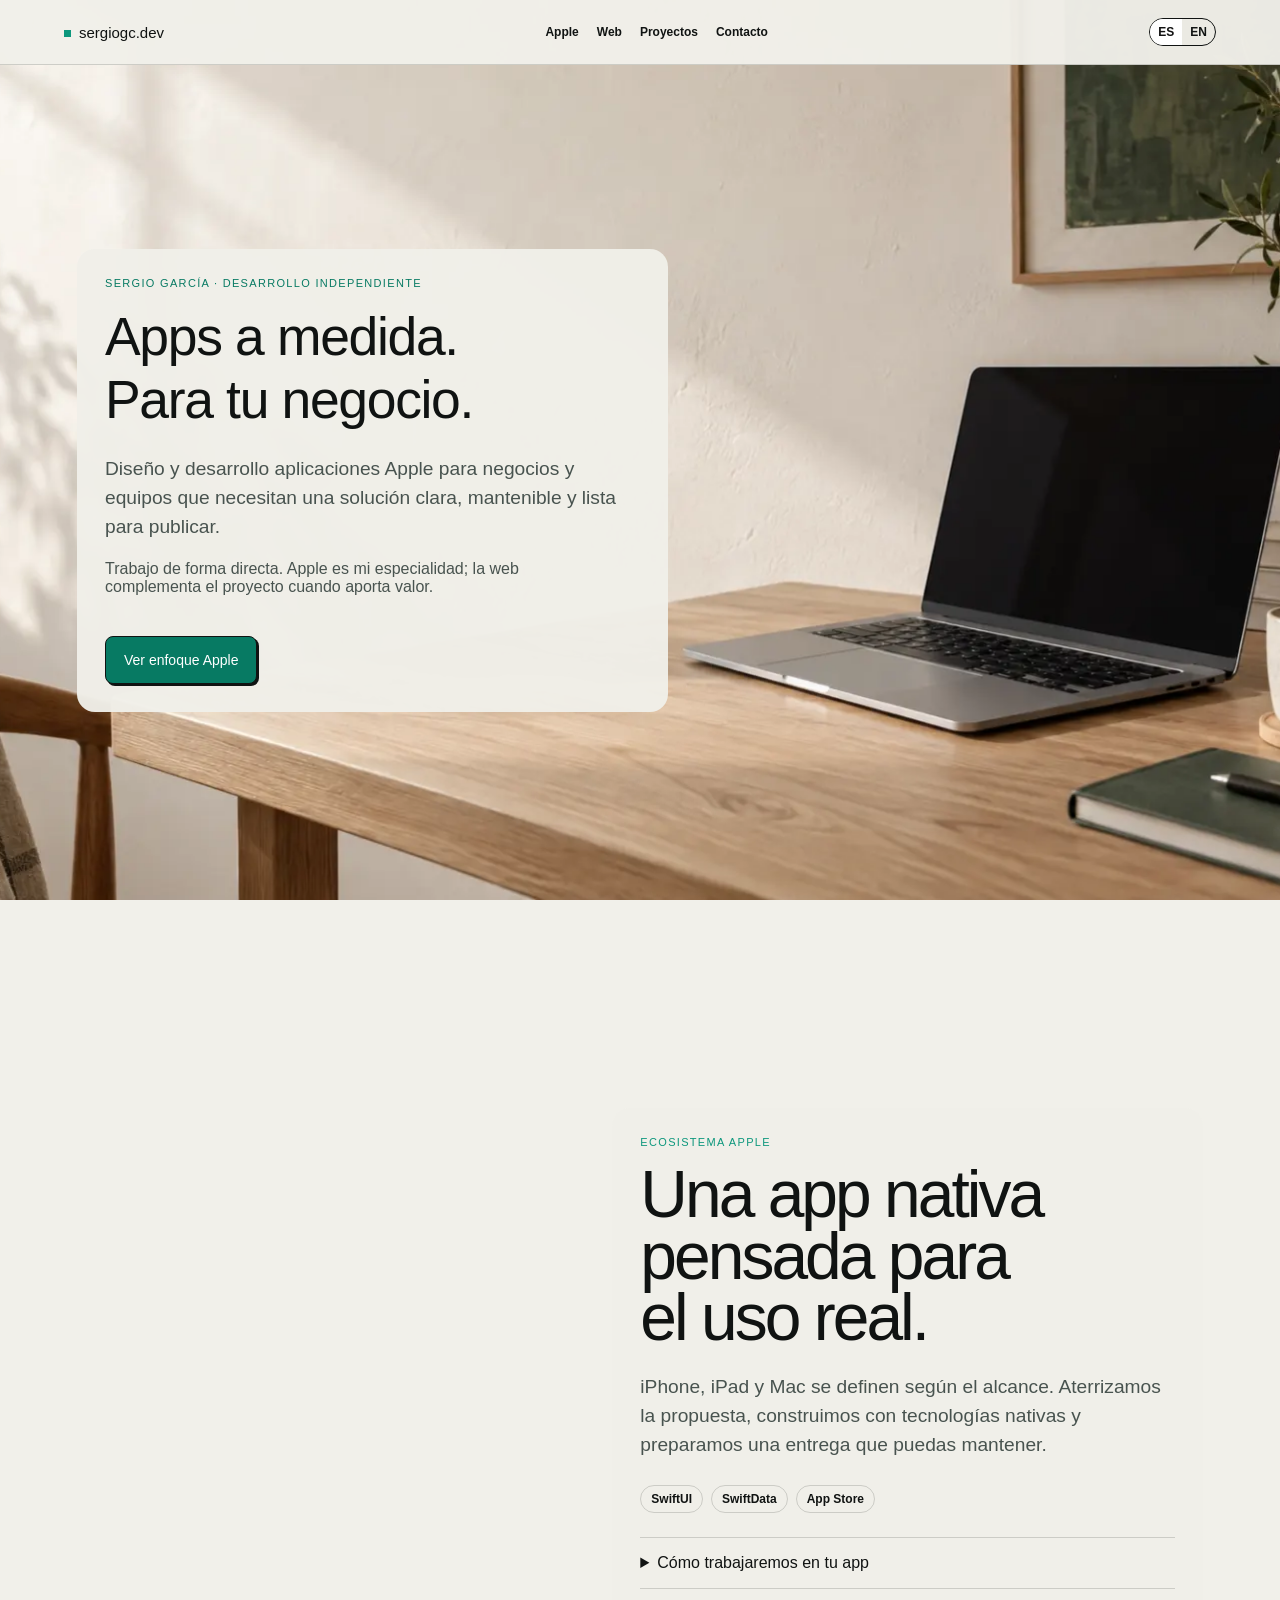
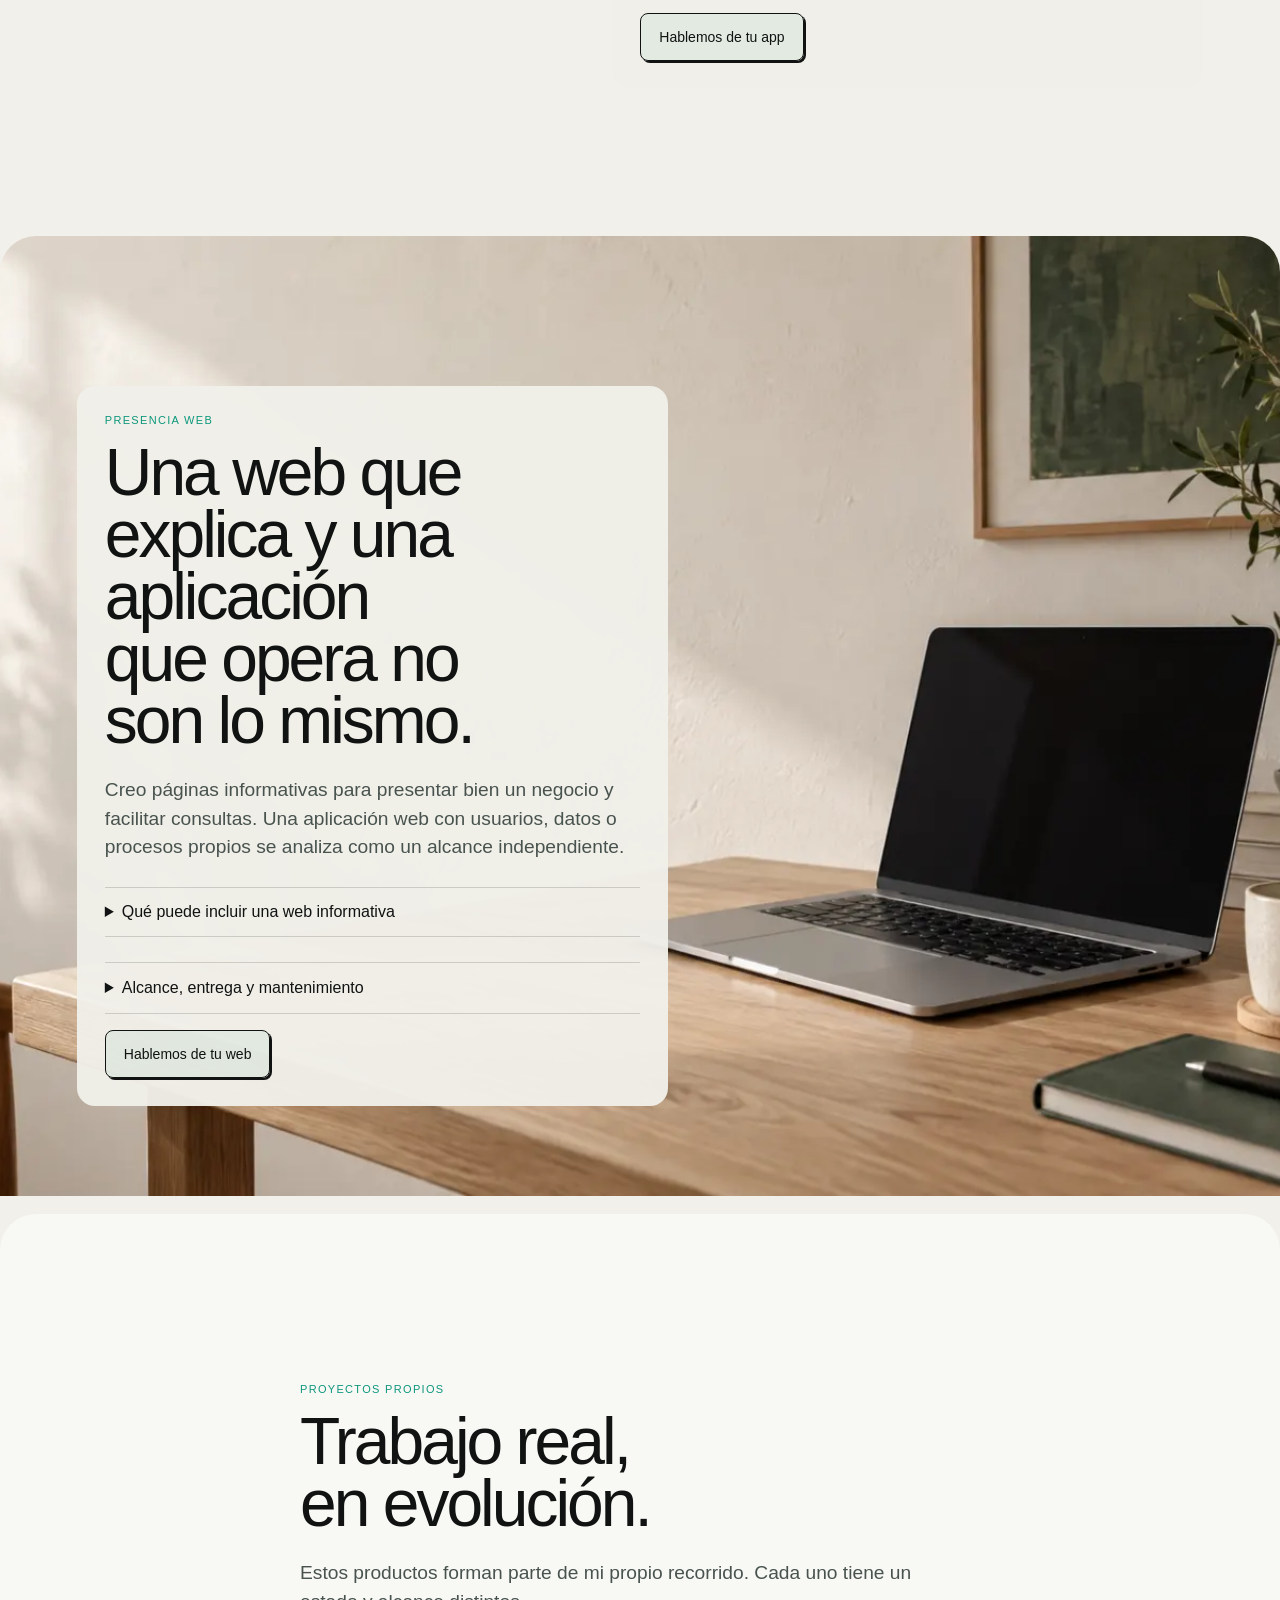
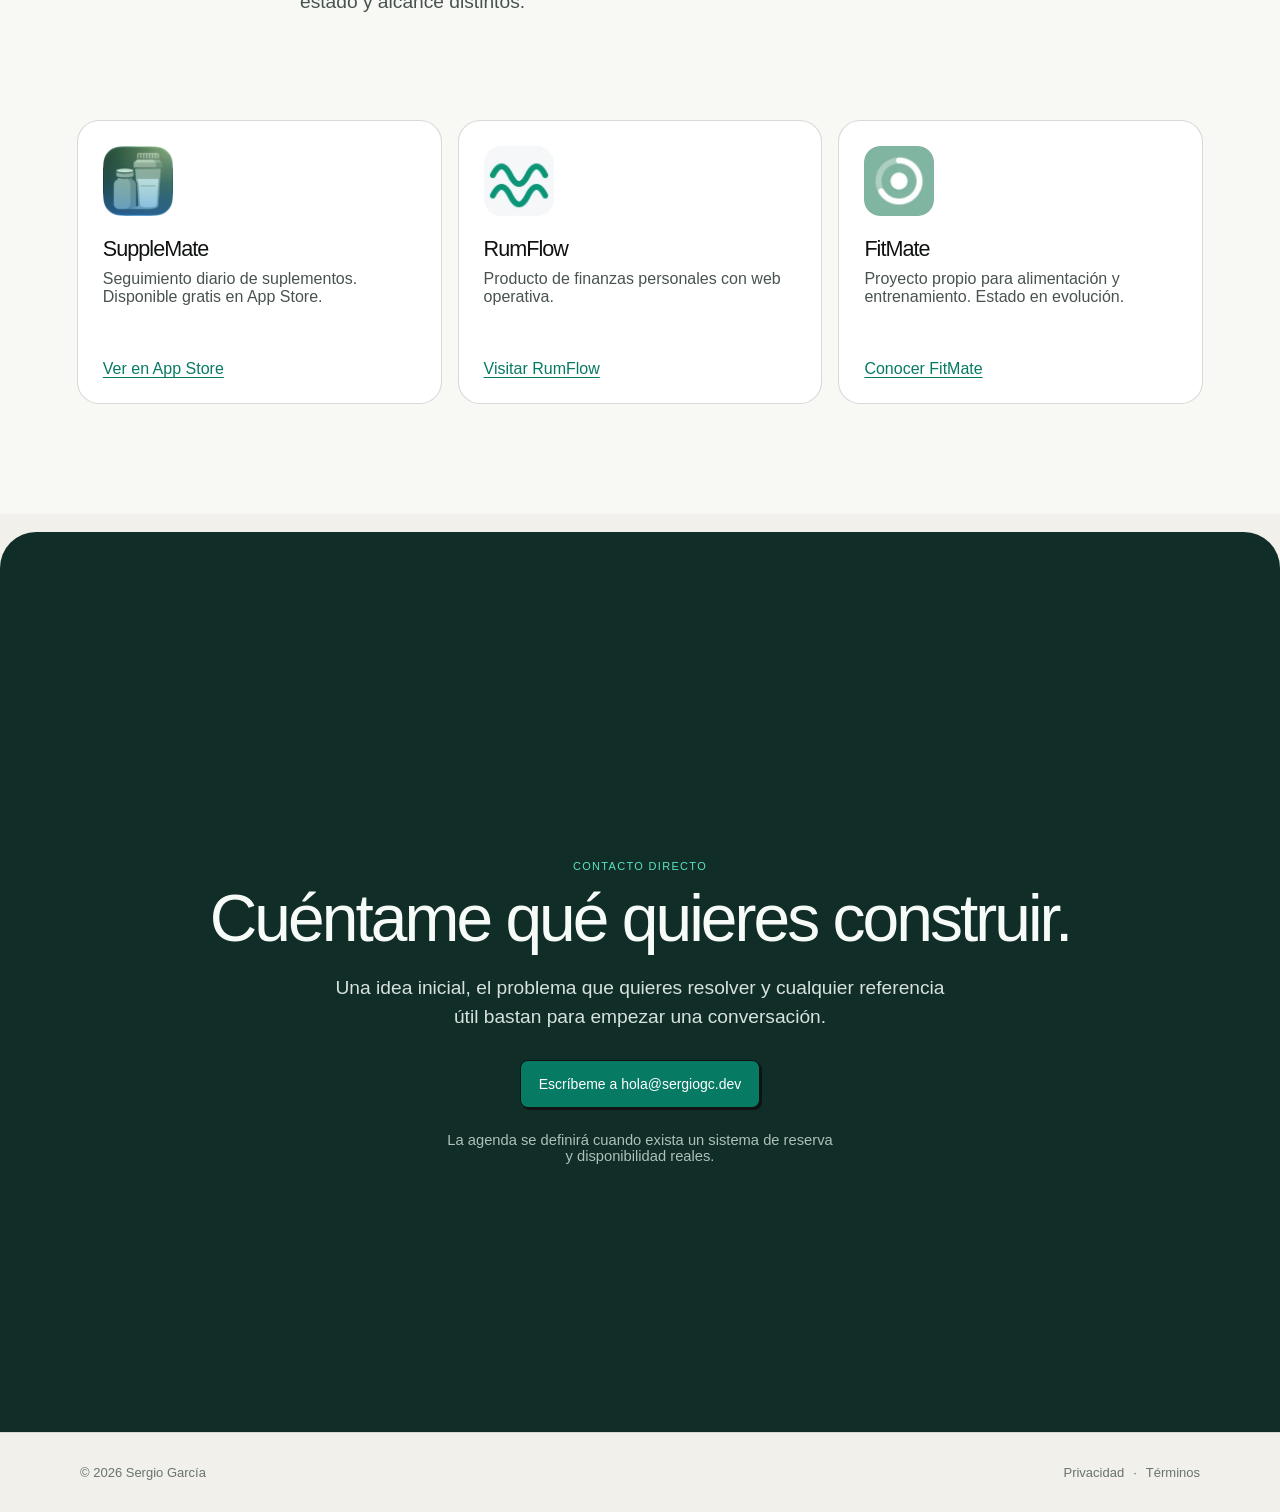
==== commit f093e600: "." ====
--- a/index.html
+++ b/index.html
@@ -5,7 +5,7 @@
   <meta name="viewport" content="width=device-width, initial-scale=1">
   <meta name="robots" content="noindex, nofollow">
   <meta name="description" content="Prototipo local no indexable de la nueva portada de sergiogc.dev.">
-  <title>Preview local · sergiogc.dev</title>
+  <title>> sergiogc.dev</title>
   <link rel="stylesheet" href="/styles/tokens.css">
   <link rel="stylesheet" href="/styles/buttons.css">
   <link rel="stylesheet" href="/styles/footer.css">
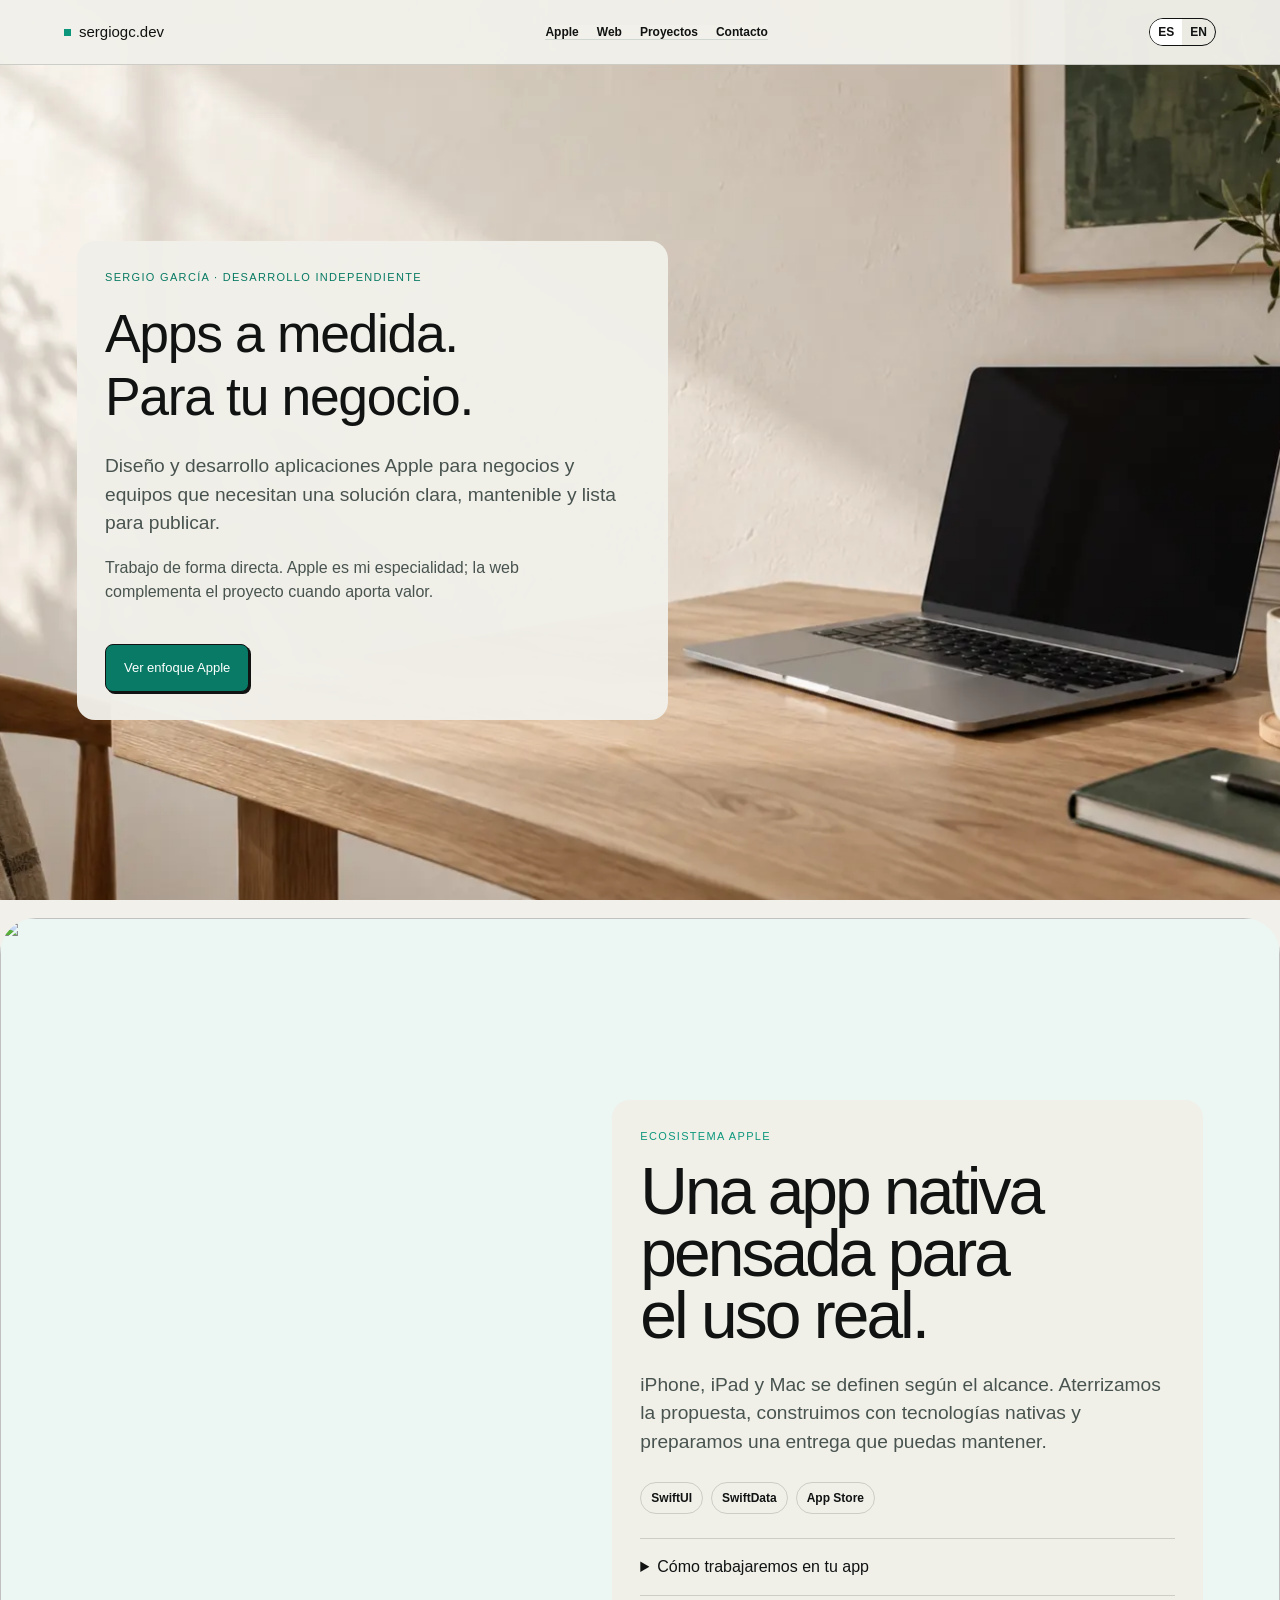
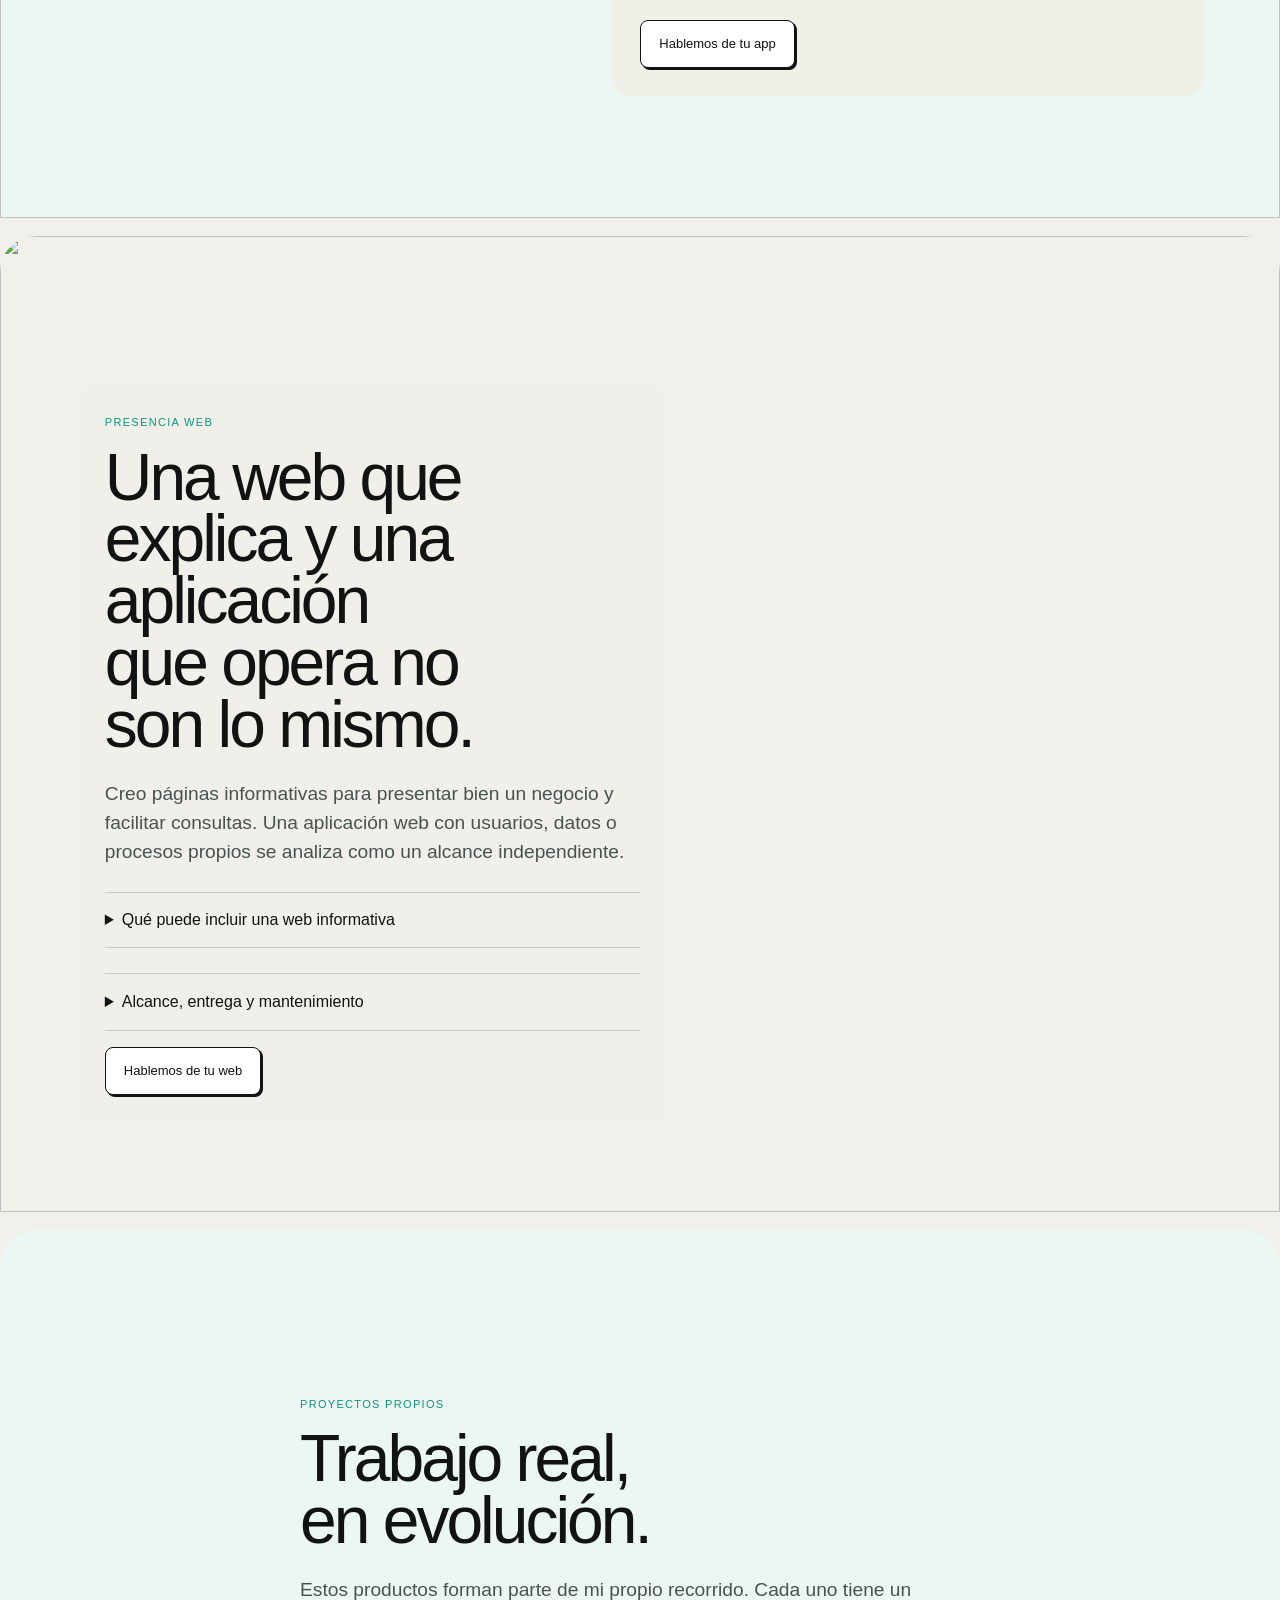
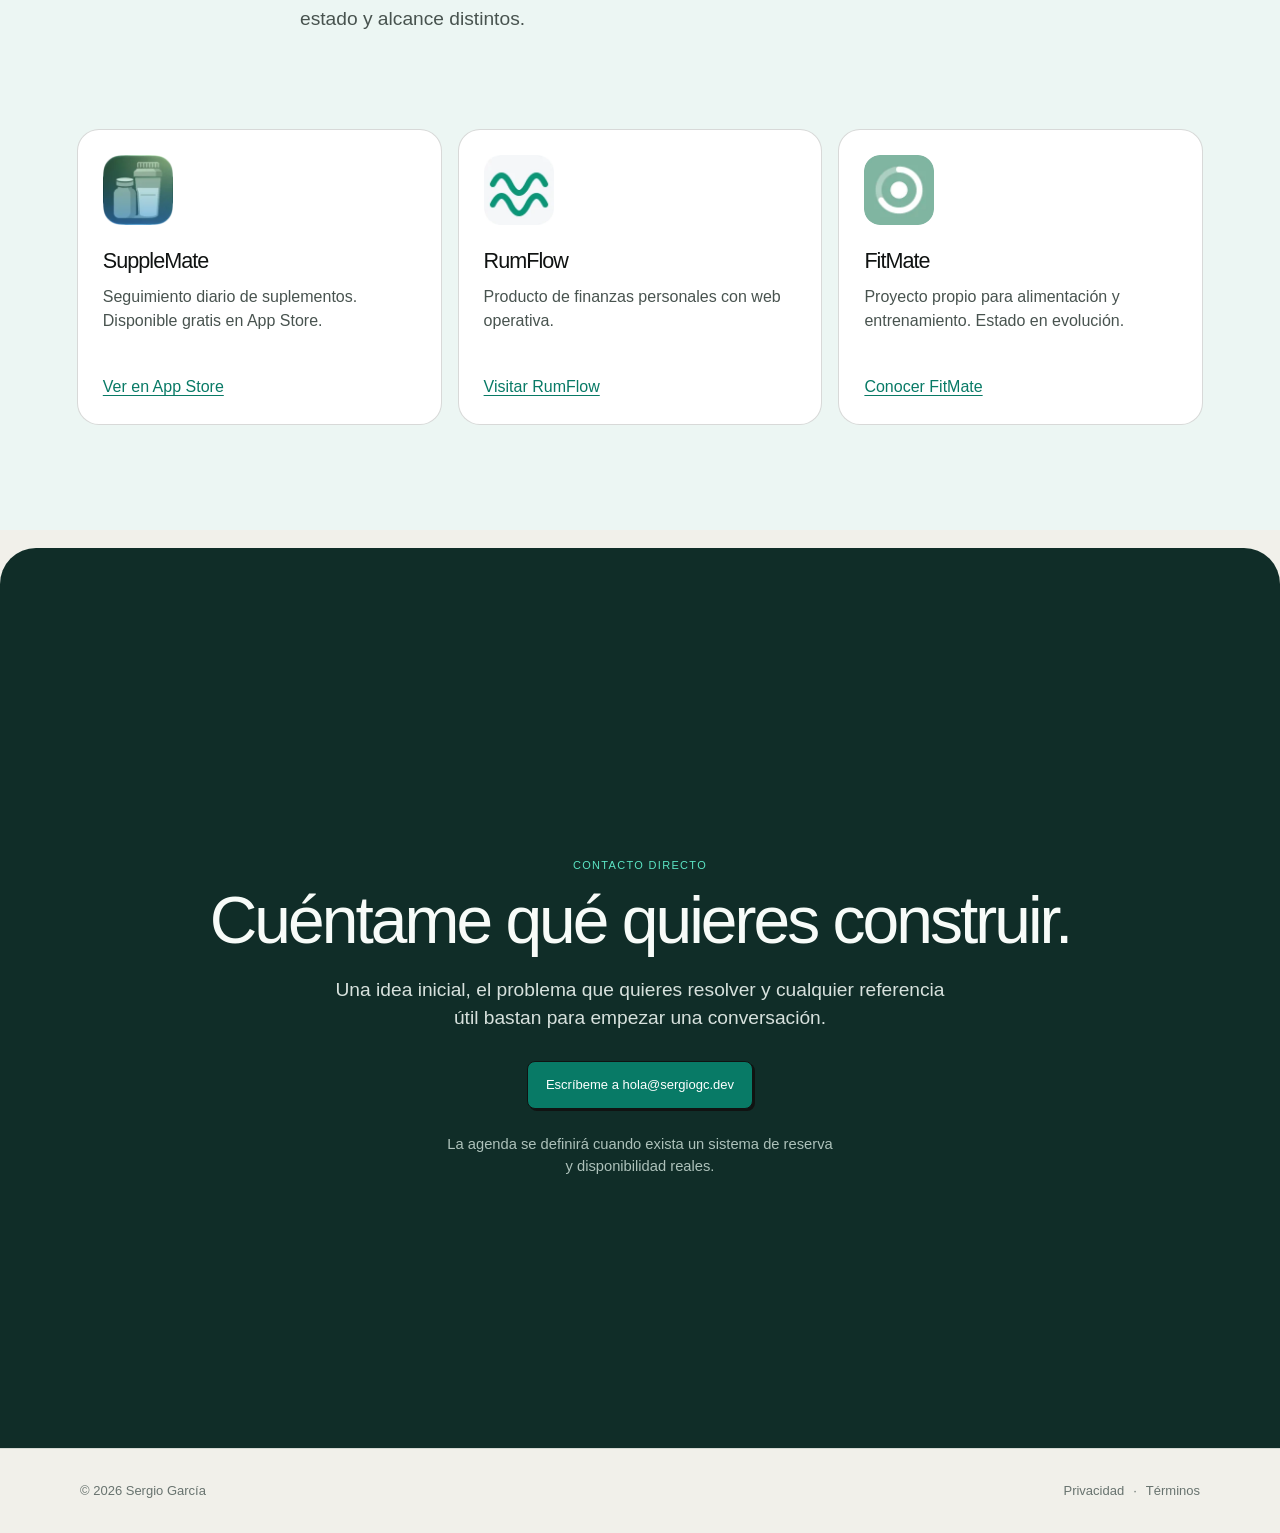
==== commit 7600e33d: "Refactor" ====
--- a/index.html
+++ b/index.html
@@ -1,19 +1,92 @@
 <!doctype html>
 <html lang="es">
+
 <head>
-  <meta charset="utf-8">
-  <meta name="viewport" content="width=device-width, initial-scale=1">
-  <meta name="robots" content="noindex, nofollow">
-  <meta name="description" content="Prototipo local no indexable de la nueva portada de sergiogc.dev.">
-  <title>> sergiogc.dev</title>
+  <meta charset="UTF-8">
+  <meta name="viewport" content="width=device-width, initial-scale=1.0">
+  <title>Apps para el ecosistema Apple · Sergio García | sergiogc.dev</title>
+  <meta name="description"
+    content="Desarrollo de apps nativas para el ecosistema Apple con Swift y SwiftUI. Desde Málaga, también creo páginas web para negocios, con alcance y entrega claros.">
+  <meta name="author" content="Sergio García">
+  <meta name="robots" content="index, follow">
+  <link rel="canonical" href="https://sergiogc.dev/">
+  <meta name="theme-color" content="#F4FAF8">
+
+  <!-- Open Graph -->
+  <meta property="og:type" content="website">
+  <meta property="og:site_name" content="sergiogc.dev">
+  <meta property="og:title" content="Apps para el ecosistema Apple · Sergio García">
+  <meta property="og:description"
+    content="Aplicaciones nativas con Swift y SwiftUI. Apple como especialidad, desarrollo web como complemento. Desde Málaga.">
+  <meta property="og:url" content="https://sergiogc.dev/">
+  <meta property="og:image" content="https://sergiogc.dev/assets/images/ogbanner.jpg?v=2">
+  <meta property="og:image:width" content="1200">
+  <meta property="og:image:height" content="630">
+  <meta property="og:image:alt" content="sergiogc.dev — Apps iOS 100% nativas con Swift y SwiftUI">
+  <meta name="twitter:card" content="summary_large_image">
+  <meta name="twitter:title" content="Apps para el ecosistema Apple · Sergio García">
+  <meta name="twitter:description"
+    content="Aplicaciones nativas con Swift y SwiftUI. Apple como especialidad, desarrollo web como complemento. Desde Málaga.">
+  <meta name="twitter:image" content="https://sergiogc.dev/assets/images/ogbanner.jpg?v=2">
+
+  <!-- Verificación Google Search Console -->
+  <meta name="google-site-verification" content="Ur2AM4l7aNoT8bmEYOXbY0q9bqLskX7hzOEljUstreo">
+
   <link rel="stylesheet" href="/styles/tokens.css">
   <link rel="stylesheet" href="/styles/buttons.css">
   <link rel="stylesheet" href="/styles/footer.css">
   <link rel="stylesheet" href="/styles/preview-cards.css">
-  <script src="/scripts/preview.js" defer></script>
+
+  <link rel="icon" href="/favicon.ico?v=3" sizes="32x32">
+  <link rel="icon" type="image/svg+xml" href="/assets/images/favicon.svg?v=3">
+  <link rel="apple-touch-icon" href="/assets/images/apple-touch-icon.png">
+  <link rel="stylesheet" href="/styles/tokens.css">
+  <link rel="stylesheet" href="/styles/buttons.css">
+  <link rel="stylesheet" href="/styles/home.css">
+  <link rel="stylesheet" href="/styles/footer.css">
+  <script src="/scripts/site.js?v=3" defer></script>
+
+  <!-- Schema.org -->
+  <script type="application/ld+json">
+
+{
+    "@context": "https://schema.org",
+    "@graph": [
+        {
+            "@type": "WebSite",
+            "@id": "https://sergiogc.dev/#website",
+            "name": "sergiogc.dev",
+            "url": "https://sergiogc.dev/",
+            "inLanguage": "es",
+            "publisher": { "@id": "https://sergiogc.dev/#person" }
+        },
+        {
+            "@type": "Person",
+            "@id": "https://sergiogc.dev/#person",
+            "name": "Sergio García",
+            "jobTitle": "Desarrollador de aplicaciones para el ecosistema Apple",
+            "url": "https://sergiogc.dev/",
+            "knowsAbout": ["Swift", "SwiftUI", "iOS", "Xcode", "App Store", "Desarrollo de aplicaciones digitales"],
+            "alumniOf": {
+                "@type": "EducationalOrganization",
+                "name": "Apple Coding Academy",
+                "url": "https://acoding.academy"
+            },
+            "areaServed": [{ "@type": "Country", "name": "España" }, { "@type": "Continent", "name": "Europa" }],
+            "availableLanguage": ["es", "en"],
+            "sameAs": [
+                "https://github.com/SergioGCDev",
+                "https://www.linkedin.com/in/sergiogarciacalero/"
+            ]
+        }
+    ]
+}
+    </script>
 </head>
+
 <body class="preview-page">
-  <a class="skip-link" href="#sergio"><span data-lang="es">Saltar al contenido</span><span data-lang="en">Skip to content</span></a>
+  <a class="skip-link" href="#sergio"><span data-lang="es">Saltar al contenido</span><span data-lang="en">Skip to
+      content</span></a>
   <header class="preview-nav">
     <a class="preview-brand" href="#sergio">sergiogc.dev</a>
     <nav aria-label="Navegación del prototipo">
@@ -30,76 +103,174 @@
 
   <main>
     <section class="stage-panel intro-panel" id="sergio">
-      <picture class="panel-photo" aria-hidden="true"><source media="(max-width: 760px)" srcset="generated-backgrounds/workspace-hero-mobile.webp"><img src="/generated-backgrounds/workspace-hero.webp" alt="" width="1600" height="900" fetchpriority="high"></picture>
+      <picture class="panel-photo" aria-hidden="true">
+        <source media="(max-width: 760px)" srcset="generated-backgrounds/workspace-hero-mobile.webp"><img
+          src="/generated-backgrounds/workspace-hero.webp" alt="" width="1600" height="900" fetchpriority="high">
+      </picture>
       <div class="panel-grid">
         <div class="panel-copy">
-          <p class="panel-kicker"><span data-lang="es">SERGIO GARCÍA · DESARROLLO INDEPENDIENTE</span><span data-lang="en">SERGIO GARCÍA · INDEPENDENT DEVELOPMENT</span></p>
-          <h1><span data-lang="es">Apps a medida.<br>Para tu negocio.</span><span data-lang="en">Custom apps.<br>For your business.</span></h1>
-          <p class="panel-lead"><span data-lang="es">Diseño y desarrollo aplicaciones Apple para negocios y equipos que necesitan una solución clara, mantenible y lista para publicar.</span><span data-lang="en">I design and build Apple applications for businesses and teams that need a clear, maintainable solution ready to ship.</span></p>
-          <p class="panel-note"><span data-lang="es">Trabajo de forma directa. Apple es mi especialidad; la web complementa el proyecto cuando aporta valor.</span><span data-lang="en">I work directly with you. Apple is my specialty; web work complements the project when it adds value.</span></p>
-          <a class="btn btn-primary" href="#apple"><span data-lang="es">Ver enfoque Apple</span><span data-lang="en">Explore Apple work</span></a>
+          <p class="panel-kicker"><span data-lang="es">SERGIO GARCÍA · DESARROLLO INDEPENDIENTE</span><span
+              data-lang="en">SERGIO GARCÍA · INDEPENDENT DEVELOPMENT</span></p>
+          <h1><span data-lang="es">Apps a medida.<br>Para tu negocio.</span><span data-lang="en">Custom apps.<br>For
+              your business.</span></h1>
+          <p class="panel-lead"><span data-lang="es">Diseño y desarrollo aplicaciones Apple para negocios y equipos que
+              necesitan una solución clara, mantenible y lista para publicar.</span><span data-lang="en">I design and
+              build Apple applications for businesses and teams that need a clear, maintainable solution ready to
+              ship.</span></p>
+          <p class="panel-note"><span data-lang="es">Trabajo de forma directa. Apple es mi especialidad; la web
+              complementa el proyecto cuando aporta valor.</span><span data-lang="en">I work directly with you. Apple is
+              my specialty; web work complements the project when it adds value.</span></p>
+          <a class="btn btn-primary" href="#apple"><span data-lang="es">Ver enfoque Apple</span><span
+              data-lang="en">Explore Apple work</span></a>
         </div>
       </div>
     </section>
 
     <section class="stage-panel apple-panel" id="apple">
-      <picture class="panel-photo" aria-hidden="true"><source media="(max-width: 760px)" data-srcset="generated-backgrounds/apple-ecosystem-mobile.webp"><img data-src="/generated-backgrounds/apple-ecosystem.webp" alt="" width="1600" height="900" decoding="async"></picture>
+      <picture class="panel-photo" aria-hidden="true">
+        <source media="(max-width: 760px)" data-srcset="generated-backgrounds/apple-ecosystem-mobile.webp"><img
+          data-src="/generated-backgrounds/apple-ecosystem.webp" alt="" width="1600" height="900" decoding="async">
+      </picture>
       <div class="panel-grid panel-grid-reverse">
         <div class="product-cluster" aria-hidden="true"></div>
         <div class="panel-copy">
-          <p class="panel-kicker"><span data-lang="es">ECOSISTEMA APPLE</span><span data-lang="en">APPLE ECOSYSTEM</span></p>
-          <h2><span data-lang="es">Una app nativa pensada para el uso real.</span><span data-lang="en">A native app designed for real use.</span></h2>
-          <p class="panel-lead"><span data-lang="es">iPhone, iPad y Mac se definen según el alcance. Aterrizamos la propuesta, construimos con tecnologías nativas y preparamos una entrega que puedas mantener.</span><span data-lang="en">iPhone, iPad and Mac are chosen around the scope. We shape the proposal, build with native technologies and prepare a delivery you can maintain.</span></p>
+          <p class="panel-kicker"><span data-lang="es">ECOSISTEMA APPLE</span><span data-lang="en">APPLE
+              ECOSYSTEM</span></p>
+          <h2><span data-lang="es">Una app nativa pensada para el uso real.</span><span data-lang="en">A native app
+              designed for real use.</span></h2>
+          <p class="panel-lead"><span data-lang="es">iPhone, iPad y Mac se definen según el alcance. Aterrizamos la
+              propuesta, construimos con tecnologías nativas y preparamos una entrega que puedas mantener.</span><span
+              data-lang="en">iPhone, iPad and Mac are chosen around the scope. We shape the proposal, build with native
+              technologies and prepare a delivery you can maintain.</span></p>
           <div class="inline-facts"><span>SwiftUI</span><span>SwiftData</span><span>App Store</span></div>
           <details class="service-details">
-            <summary><span data-lang="es">Cómo trabajaremos en tu app</span><span data-lang="en">How we'll build your app</span></summary>
-            <p><span data-lang="es">Definimos usuarios, pantallas y plataformas. Desarrollo en iteraciones visibles, con pruebas y una entrega documentada. También puedo modernizar una app existente.</span><span data-lang="en">We define users, screens and platforms. Development progresses in visible iterations, with testing and a documented handover. I can also modernise an existing app.</span></p>
-            <p><span data-lang="es">Cuentas, sincronización, pagos e integraciones se valoran según el proyecto. Publicación y soporte se acuerdan por separado; la aprobación de App Store corresponde a Apple.</span><span data-lang="en">Accounts, sync, payments and integrations are assessed for your project. Release and support are agreed separately; App Store approval is Apple's decision.</span></p>
+            <summary><span data-lang="es">Cómo trabajaremos en tu app</span><span data-lang="en">How we'll build your
+                app</span></summary>
+            <p><span data-lang="es">Definimos usuarios, pantallas y plataformas. Desarrollo en iteraciones visibles, con
+                pruebas y una entrega documentada. También puedo modernizar una app existente.</span><span
+                data-lang="en">We define users, screens and platforms. Development progresses in visible iterations,
+                with testing and a documented handover. I can also modernise an existing app.</span></p>
+            <p><span data-lang="es">Cuentas, sincronización, pagos e integraciones se valoran según el proyecto.
+                Publicación y soporte se acuerdan por separado; la aprobación de App Store corresponde a
+                Apple.</span><span data-lang="en">Accounts, sync, payments and integrations are assessed for your
+                project. Release and support are agreed separately; App Store approval is Apple's decision.</span></p>
           </details>
-          <a class="btn btn-secondary" href="#contacto"><span data-lang="es">Hablemos de tu app</span><span data-lang="en">Let's discuss your app</span></a>
+          <a class="btn btn-secondary" href="#contacto"><span data-lang="es">Hablemos de tu app</span><span
+              data-lang="en">Let's discuss your app</span></a>
         </div>
       </div>
     </section>
 
     <section class="stage-panel web-panel" id="web">
-      <picture class="panel-photo" aria-hidden="true"><source media="(max-width: 760px)" data-srcset="/generated-backgrounds/workspace-hero-mobile.webp"><img data-src="/generated-backgrounds/workspace-hero.webp" alt="" width="1600" height="900" decoding="async"></picture>
+      <picture class="panel-photo" aria-hidden="true">
+        <source media="(max-width: 760px)" data-srcset="/generated-backgrounds/workspace-hero-mobile.webp"><img
+          data-src="/generated-backgrounds/workspace-hero.webp" alt="" width="1600" height="900" decoding="async">
+      </picture>
       <div class="panel-grid">
         <div class="panel-copy">
           <p class="panel-kicker"><span data-lang="es">PRESENCIA WEB</span><span data-lang="en">WEB PRESENCE</span></p>
-          <h2><span data-lang="es">Una web que explica y una aplicación que opera no son lo mismo.</span><span data-lang="en">A website that explains and an application that operates are not the same.</span></h2>
-          <p class="panel-lead"><span data-lang="es">Creo páginas informativas para presentar bien un negocio y facilitar consultas. Una aplicación web con usuarios, datos o procesos propios se analiza como un alcance independiente.</span><span data-lang="en">I create informative websites that present a business well and make enquiries easier. A web app with users, data or custom processes is assessed as a separate scope.</span></p>
-          <details><summary><span data-lang="es">Qué puede incluir una web informativa</span><span data-lang="en">What an informational website can include</span></summary><p><span data-lang="es">Estructura, diseño responsive, contenido aportado por el negocio, SEO inicial y una vía de contacto. El alcance final se acuerda por escrito.</span><span data-lang="en">Structure, responsive design, business-supplied content, initial SEO and one contact route. The final scope is agreed in writing.</span></p></details>
-          <details class="service-details"><summary><span data-lang="es">Alcance, entrega y mantenimiento</span><span data-lang="en">Scope, handover and maintenance</span></summary><p><span data-lang="es">Una landing puede incluir hasta seis secciones, un idioma y dos rondas de revisión. Acordamos contenidos, plazos y presupuesto antes de empezar. Dominio, alojamiento y mantenimiento se detallan por separado.</span><span data-lang="en">A landing page can include up to six sections, one language and two review rounds. We agree content, timeline and budget before starting. Domain, hosting and maintenance are detailed separately.</span></p><p><span data-lang="es">Si necesitas usuarios, datos o procesos propios, definimos una aplicación web a medida. El alcance y el presupuesto se estudian de forma independiente.</span><span data-lang="en">If you need users, data or custom processes, we define a bespoke web application. Its scope and budget are assessed separately.</span></p></details>
-          <a class="btn btn-secondary" href="#contacto"><span data-lang="es">Hablemos de tu web</span><span data-lang="en">Let's discuss your website</span></a>
-        </div>
-        <div class="web-visual" aria-hidden="true"><div></div><div></div><div></div><span>01</span><span>02</span><span>03</span></div>
+          <h2><span data-lang="es">Una web que explica y una aplicación que opera no son lo mismo.</span><span
+              data-lang="en">A website that explains and an application that operates are not the same.</span></h2>
+          <p class="panel-lead"><span data-lang="es">Creo páginas informativas para presentar bien un negocio y
+              facilitar consultas. Una aplicación web con usuarios, datos o procesos propios se analiza como un alcance
+              independiente.</span><span data-lang="en">I create informative websites that present a business well and
+              make enquiries easier. A web app with users, data or custom processes is assessed as a separate
+              scope.</span></p>
+          <details>
+            <summary><span data-lang="es">Qué puede incluir una web informativa</span><span data-lang="en">What an
+                informational website can include</span></summary>
+            <p><span data-lang="es">Estructura, diseño responsive, contenido aportado por el negocio, SEO inicial y una
+                vía de contacto. El alcance final se acuerda por escrito.</span><span data-lang="en">Structure,
+                responsive design, business-supplied content, initial SEO and one contact route. The final scope is
+                agreed in writing.</span></p>
+          </details>
+          <details class="service-details">
+            <summary><span data-lang="es">Alcance, entrega y mantenimiento</span><span data-lang="en">Scope, handover
+                and maintenance</span></summary>
+            <p><span data-lang="es">Una landing puede incluir hasta seis secciones, un idioma y dos rondas de revisión.
+                Acordamos contenidos, plazos y presupuesto antes de empezar. Dominio, alojamiento y mantenimiento se
+                detallan por separado.</span><span data-lang="en">A landing page can include up to six sections, one
+                language and two review rounds. We agree content, timeline and budget before starting. Domain, hosting
+                and maintenance are detailed separately.</span></p>
+            <p><span data-lang="es">Si necesitas usuarios, datos o procesos propios, definimos una aplicación web a
+                medida. El alcance y el presupuesto se estudian de forma independiente.</span><span data-lang="en">If
+                you need users, data or custom processes, we define a bespoke web application. Its scope and budget are
+                assessed separately.</span></p>
+          </details>
+          <a class="btn btn-secondary" href="#contacto"><span data-lang="es">Hablemos de tu web</span><span
+              data-lang="en">Let's discuss your website</span></a>
+        </div>
+        <div class="web-visual" aria-hidden="true">
+          <div></div>
+          <div></div>
+          <div></div><span>01</span><span>02</span><span>03</span>
+        </div>
       </div>
     </section>
 
     <section class="stage-panel portfolio-panel" id="proyectos">
       <div class="panel-copy panel-copy-wide">
-        <p class="panel-kicker"><span data-lang="es">PROYECTOS PROPIOS</span><span data-lang="en">OWN PROJECTS</span></p>
+        <p class="panel-kicker"><span data-lang="es">PROYECTOS PROPIOS</span><span data-lang="en">OWN PROJECTS</span>
+        </p>
         <h2><span data-lang="es">Trabajo real, en evolución.</span><span data-lang="en">Real work, evolving.</span></h2>
-        <p class="panel-lead"><span data-lang="es">Estos productos forman parte de mi propio recorrido. Cada uno tiene un estado y alcance distintos.</span><span data-lang="en">These products are part of my own journey. Each has a different status and scope.</span></p>
+        <p class="panel-lead"><span data-lang="es">Estos productos forman parte de mi propio recorrido. Cada uno tiene
+            un estado y alcance distintos.</span><span data-lang="en">These products are part of my own journey. Each
+            has a different status and scope.</span></p>
       </div>
       <div class="project-cards">
-        <article><img src="/generated-backgrounds/supplemate-icon.webp" width="144" height="144" loading="lazy" decoding="async" alt="Icono de SuppleMate"><div><h3>SuppleMate</h3><p><span data-lang="es">Seguimiento diario de suplementos. Disponible gratis en App Store.</span><span data-lang="en">Daily supplement tracking. Available free on the App Store.</span></p><a href="https://apps.apple.com/us/app/supplemate-daily-tracker/id6780215203" target="_blank" rel="noopener"><span data-lang="es">Ver en App Store</span><span data-lang="en">View on the App Store</span></a></div></article>
-        <article><img src="/generated-backgrounds/rumflow-icon.webp" width="144" height="144" loading="lazy" decoding="async" alt="Icono de RumFlow"><div><h3>RumFlow</h3><p><span data-lang="es">Producto de finanzas personales con web operativa.</span><span data-lang="en">A personal-finance product with a live web experience.</span></p><a href="https://rumflow.com" target="_blank" rel="noopener"><span data-lang="es">Visitar RumFlow</span><span data-lang="en">Visit RumFlow</span></a></div></article>
-        <article><img src="/generated-backgrounds/fitmate-icon.webp" width="144" height="144" loading="lazy" decoding="async" alt="Icono de FitMate"><div><h3>FitMate</h3><p><span data-lang="es">Proyecto propio para alimentación y entrenamiento. Estado en evolución.</span><span data-lang="en">An own project for nutrition and training. Status evolving.</span></p><a href="https://fitness.sergiogc.dev" target="_blank" rel="noopener"><span data-lang="es">Conocer FitMate</span><span data-lang="en">Explore FitMate</span></a></div></article>
+        <article><img src="/generated-backgrounds/supplemate-icon.webp" width="144" height="144" loading="lazy"
+            decoding="async" alt="Icono de SuppleMate">
+          <div>
+            <h3>SuppleMate</h3>
+            <p><span data-lang="es">Seguimiento diario de suplementos. Disponible gratis en App Store.</span><span
+                data-lang="en">Daily supplement tracking. Available free on the App Store.</span></p><a
+              href="https://apps.apple.com/us/app/supplemate-daily-tracker/id6780215203" target="_blank"
+              rel="noopener"><span data-lang="es">Ver en App Store</span><span data-lang="en">View on the App
+                Store</span></a>
+          </div>
+        </article>
+        <article><img src="/generated-backgrounds/rumflow-icon.webp" width="144" height="144" loading="lazy"
+            decoding="async" alt="Icono de RumFlow">
+          <div>
+            <h3>RumFlow</h3>
+            <p><span data-lang="es">Producto de finanzas personales con web operativa.</span><span data-lang="en">A
+                personal-finance product with a live web experience.</span></p><a href="https://rumflow.com"
+              target="_blank" rel="noopener"><span data-lang="es">Visitar RumFlow</span><span data-lang="en">Visit
+                RumFlow</span></a>
+          </div>
+        </article>
+        <article><img src="/generated-backgrounds/fitmate-icon.webp" width="144" height="144" loading="lazy"
+            decoding="async" alt="Icono de FitMate">
+          <div>
+            <h3>FitMate</h3>
+            <p><span data-lang="es">Proyecto propio para alimentación y entrenamiento. Estado en evolución.</span><span
+                data-lang="en">An own project for nutrition and training. Status evolving.</span></p><a
+              href="https://fitness.sergiogc.dev" target="_blank" rel="noopener"><span data-lang="es">Conocer
+                FitMate</span><span data-lang="en">Explore FitMate</span></a>
+          </div>
+        </article>
       </div>
     </section>
 
     <section class="stage-panel contact-panel-preview" id="contacto">
       <div class="contact-copy">
-        <p class="panel-kicker"><span data-lang="es">CONTACTO DIRECTO</span><span data-lang="en">DIRECT CONTACT</span></p>
-        <h2><span data-lang="es">Cuéntame qué quieres construir.</span><span data-lang="en">Tell me what you want to build.</span></h2>
-        <p class="panel-lead"><span data-lang="es">Una idea inicial, el problema que quieres resolver y cualquier referencia útil bastan para empezar una conversación.</span><span data-lang="en">An initial idea, the problem you want to solve and any useful reference are enough to start a conversation.</span></p>
-        <a class="btn btn-primary" href="mailto:hola@sergiogc.dev"><span data-lang="es">Escríbeme a hola@sergiogc.dev</span><span data-lang="en">Email hola@sergiogc.dev</span></a>
-        <p class="agenda-placeholder"><span data-lang="es">La agenda se definirá cuando exista un sistema de reserva y disponibilidad reales.</span><span data-lang="en">Scheduling will be added only when a real booking system and availability are defined.</span></p>
+        <p class="panel-kicker"><span data-lang="es">CONTACTO DIRECTO</span><span data-lang="en">DIRECT CONTACT</span>
+        </p>
+        <h2><span data-lang="es">Cuéntame qué quieres construir.</span><span data-lang="en">Tell me what you want to
+            build.</span></h2>
+        <p class="panel-lead"><span data-lang="es">Una idea inicial, el problema que quieres resolver y cualquier
+            referencia útil bastan para empezar una conversación.</span><span data-lang="en">An initial idea, the
+            problem you want to solve and any useful reference are enough to start a conversation.</span></p>
+        <a class="btn btn-primary" href="mailto:hola@sergiogc.dev"><span data-lang="es">Escríbeme a
+            hola@sergiogc.dev</span><span data-lang="en">Email hola@sergiogc.dev</span></a>
+        <p class="agenda-placeholder"><span data-lang="es">La agenda se definirá cuando exista un sistema de reserva y
+            disponibilidad reales.</span><span data-lang="en">Scheduling will be added only when a real booking system
+            and availability are defined.</span></p>
       </div>
     </section>
   </main>
   <footer data-site-footer data-local-preview></footer>
   <script src="/scripts/footer.js"></script>
 </body>
-</html>
+
+</html>
--- a/styles/home.css
+++ b/styles/home.css
@@ -0,0 +1,185 @@
+/* ==========================================================================
+   HOME — sergiogc.dev
+   Alcance exclusivo de la portada. Tokens compartidos: tokens.css.
+   Orden: base > navegación > hero > secciones > portfolio > responsive.
+   ========================================================================== */
+
+:root {
+    --bg: #F1F0EA;
+    --accent: #0C977C;
+    --accent-deep: #087A66;
+    --page-rule: rgba(8, 63, 53, .14);
+    --surface: #FFFFFF;
+    --surface-soft: #ECF6F3;
+}
+
+[data-theme="dark"] {
+    --accent: #50CDB5;
+    --accent-deep: #8EB3AC;
+    --page-rule: rgba(142, 179, 172, .25);
+    --surface: #0C2529;
+    --surface-soft: #113E3C;
+}
+
+/* Temporalmente, incluso un atributo dark previo conserva la presentación clara. */
+:root, [data-theme="dark"] {
+    --bg: #F1F0EA;
+    --accent: #0C977C;
+    --accent-deep: #087A66;
+    --page-rule: rgba(8, 63, 53, .14);
+    --surface: #FFFFFF;
+    --surface-soft: #ECF6F3;
+}
+
+/* --- Base y layout ------------------------------------------------------- */
+*, *::before, *::after { box-sizing: border-box; }
+html { scroll-behavior: smooth; scroll-padding-top: 76px; }
+body { margin: 0; background: var(--bg); color: var(--ink); font-family: var(--sans); line-height: 1.5; -webkit-font-smoothing: antialiased; }
+h1, h2, h3, p { margin-top: 0; } h1, h2, h3 { text-wrap: balance; }
+a, button { touch-action: manipulation; }
+:focus-visible { outline: 2px solid var(--accent); outline-offset: 4px; }
+.container { width: min(100% - 48px, 1160px); margin: 0 auto; }
+section { position: relative; padding: 112px 0; }
+.ambient { display: none; }
+
+/* --- Navegación ---------------------------------------------------------- */
+nav { position: sticky; top: 0; z-index: 20; background: color-mix(in srgb, var(--bg) 92%, transparent); border-bottom: 1px solid var(--page-rule); backdrop-filter: blur(18px); }
+.nav-inner { width: min(100% - 48px, 1160px); height: 64px; margin: 0 auto; display: flex; align-items: center; justify-content: space-between; gap: 24px; }
+.nav-logo { display: inline-flex; align-items: center; gap: 9px; color: var(--ink); font-size: 14px; font-weight: 700; letter-spacing: -.025em; text-decoration: none; }
+.nav-logo::before { content: ""; width: 8px; height: 8px; border-radius: 1px; background: var(--accent); }
+.nav-links { display: flex; gap: 24px; margin: 0; padding: 0; list-style: none; }
+.nav-links a { color: var(--ink-dim); font-family: var(--font-display); font-size: 12px; font-weight: 600; text-decoration: none; }
+.nav-links a:hover { color: var(--ink); }
+.nav-right { display: flex; align-items: center; gap: 10px; }
+.toggle-group { display: flex; gap: 2px; padding: 2px; border: 1px solid var(--page-rule); border-radius: 4px; }
+.toggle-btn { min-width: 29px; padding: 4px 6px; border: 0; border-radius: 2px; background: transparent; color: var(--ink-faint); font-size: 10px; cursor: pointer; }
+.toggle-btn.active { background: var(--surface-soft); color: var(--ink); }
+.icon-btn { display: grid; width: 30px; height: 30px; place-items: center; border: 0; background: transparent; color: var(--ink-dim); cursor: pointer; }
+.nav-cta { padding: 8px 12px; border: 2px solid var(--ink); border-radius: 6px; background: var(--surface); color: var(--ink); box-shadow: 3px 3px 0 var(--ink); font-size: 11px; font-weight: 700; text-decoration: none; transition: transform .16s ease, box-shadow .16s ease, background .16s ease; }
+.nav-cta:hover { transform: translate(1px, 1px); box-shadow: 2px 2px 0 var(--ink); background: var(--surface-soft); }
+.nav-cta:active { transform: translate(3px, 3px); box-shadow: none; }
+.nav-cta:focus-visible, .app-link-btn:focus-visible { outline: 3px solid var(--accent); outline-offset: 3px; }
+
+/* --- Hero: firma de productos, mensaje y prueba social ----------------- */
+#hero { display: grid; min-height: min(720px, calc(100svh - 64px)); align-items: center; padding: 96px 0; }
+.hero-inner { /* Conserva el ancho y centrado definidos por .container. */ }
+.hero-content { max-width: 860px; margin: 0 auto; text-align: center; }
+.hero-products { display: flex; justify-content: center; gap: 10px; margin-bottom: 16px; }
+.hero-product { display: flex; align-items: center; gap: 9px; padding: 7px 10px 7px 7px; border: 1px solid var(--page-rule); border-radius: 8px; background: var(--surface); color: var(--ink-dim); font-family: var(--font-display); font-size: 11px; font-weight: 600; animation: product-float 5s ease-in-out infinite; }
+.hero-product:nth-child(2) { animation-delay: .6s; }.hero-product:nth-child(3) { animation-delay: 1.2s; }
+.hero-product img { width: 32px; height: 32px; border-radius: 8px; object-fit: cover; }
+@keyframes product-float { 50% { transform: translateY(-4px); } }
+.hero-chip { display: inline-flex; gap: 8px; align-items: center; margin: 0 0 26px; padding: 7px 12px; border: 1px solid color-mix(in srgb, var(--accent) 35%, transparent); border-radius: 999px; background: var(--surface-soft); color: var(--accent-deep); font-family: var(--font-display); font-size: 10px; font-weight: 700; letter-spacing: .02em; }
+.hero-chip span { opacity: .55; }
+.eyebrow, .section-label { display: inline-flex; align-items: center; gap: 9px; margin-bottom: 20px; color: var(--accent-deep); font-family: var(--font-display); font-size: 10px; font-weight: 700; letter-spacing: .11em; }
+.eyebrow::before { content: ""; width: 6px; height: 6px; border-radius: 50%; background: var(--accent); }
+h1 { max-width: 850px; margin-bottom: 25px; font-size: clamp(2.8rem, 6.3vw, 5.75rem); font-weight: 700; letter-spacing: -.065em; line-height: .98; }
+h1 .accent { color: var(--accent-deep); }
+.hero-sub { max-width: 610px; margin: 0 auto 32px; color: var(--ink-dim); font-size: clamp(1.1rem, 1.7vw, 1.35rem); line-height: 1.45; }
+.hero-actions, .contact-links { display: flex; flex-wrap: wrap; gap: 10px; }.hero-actions { justify-content: center; }
+.btn { height: 48px; padding: 0 18px; font-size: 12px; }
+.hero-stats { display: grid; grid-template-columns: repeat(3, minmax(0, 220px)); margin-top: 52px; border-block: 1px solid var(--page-rule); }
+.hero-stat { padding: 18px 24px 18px 0; border-right: 1px solid var(--page-rule); }.hero-stat:not(:first-child) { padding-left: 24px; }.hero-stat:last-child { border-right: 0; }
+.hero-stat-n { font-family: var(--font-display); font-size: clamp(1.6rem, 2.8vw, 2.35rem); font-weight: 700; letter-spacing: -.05em; line-height: 1; }
+.hero-stat-l { margin-top: 6px; color: var(--ink-dim); font-size: 14px; line-height: 1.3; }
+
+/* --- Encabezados y servicios -------------------------------------------- */
+section:nth-of-type(even) { background: var(--surface-soft); }
+.section-title { max-width: none; margin-bottom: 17px; font-size: clamp(2rem, 3.2vw, 3rem); font-weight: 700; letter-spacing: -.055em; line-height: 1.05; }
+.section-desc { max-width: 670px; color: var(--ink-dim); font-size: 1.15rem; line-height: 1.48; }
+.service-list { margin-top: 54px; border-top: 1px solid var(--page-rule); }
+.service-row { display: grid; grid-template-columns: 72px 1fr; gap: 24px; padding: 30px 0; border-bottom: 1px solid var(--page-rule); }
+.service-num, .process-num { color: var(--accent-deep); font-family: var(--font-display); font-size: 11px; font-weight: 700; letter-spacing: .1em; }
+.service-body { display: grid; grid-template-columns: minmax(220px, .7fr) 1fr; gap: 28px; }
+.service-body h3 { margin: 0; font-size: 1.05rem; font-weight: 700; letter-spacing: -.03em; }.service-body p { max-width: 55ch; margin: 0; color: var(--ink-dim); font-size: 1rem; line-height: 1.5; }
+.process-grid { display: grid; grid-template-columns: repeat(4, 1fr); margin-top: 54px; border-top: 1px solid var(--page-rule); }
+.process-step { min-height: 215px; padding: 24px 24px 0 0; border-right: 1px solid var(--page-rule); }.process-step:not(:first-child) { padding-left: 24px; }.process-step:last-child { border: 0; }
+.process-step h3[data-lang] { display: inline; margin: 0 0 0 7px; font-size: 1rem; font-weight: 700; }
+.process-step p { margin-top: 18px; color: var(--ink-dim); font-size: .96rem; line-height: 1.5; }
+
+/* Los títulos del proceso y la chip tienen display propio sin saltarse i18n. */
+body:not(.lang-en) .process-step h3[data-lang="en"],
+body.lang-en .process-step h3[data-lang="es"] { display: none !important; }
+body:not(.lang-en) .process-step h3[data-lang="es"],
+body.lang-en .process-step h3[data-lang="en"] { display: inline !important; }
+body:not(.lang-en) .hero-chip[data-lang="en"],
+body.lang-en .hero-chip[data-lang="es"] { display: none !important; }
+body:not(.lang-en) .hero-chip[data-lang="es"],
+body.lang-en .hero-chip[data-lang="en"] { display: inline-flex !important; }
+
+/* --- Portfolio ----------------------------------------------------------- */
+.apps-grid { display: grid; grid-template-columns: repeat(3, 1fr); gap: 16px; margin-top: 54px; }
+.app-card { min-width: 0; padding: 28px; border: 1px solid var(--page-rule); border-radius: 16px; background: var(--surface); box-shadow: 0 2px 10px rgba(8, 35, 29, .05); }.app-header { display: flex; align-items: center; gap: 14px; margin-bottom: 22px; }
+.app-icon { width: 56px; height: 56px; overflow: hidden; border-radius: 14px; }.app-icon img { width: 100%; height: 100%; object-fit: cover; }
+.app-name { font-family: var(--font-display); font-size: 1rem; font-weight: 700; }.app-platforms, .app-tags, .app-links, .skill-row { display: flex; flex-wrap: wrap; gap: 6px; }
+.app-platforms { margin-top: 6px; }.app-platform-tag, .app-tag, .skill-pill { padding: 4px 8px; border: 1px solid var(--page-rule); border-radius: 3px; color: var(--ink-dim); font-family: var(--font-display); font-size: 9px; font-weight: 700; letter-spacing: .04em; }
+.app-tag { display: inline-flex; align-items: center; gap: 5px; }
+.tag-icon { display: inline-block; width: 12px; height: 12px; flex: 0 0 12px; background: var(--accent-deep); -webkit-mask: center / contain no-repeat; mask: center / contain no-repeat; }
+.tag-icon-swift, .tag-icon-swiftui { -webkit-mask-image: url("/assets/tech-icons/swift.svg"); mask-image: url("/assets/tech-icons/swift.svg"); }
+.tag-icon-vapor { -webkit-mask-image: url("/assets/tech-icons/vapor.svg"); mask-image: url("/assets/tech-icons/vapor.svg"); }
+.tag-icon-react { -webkit-mask-image: url("/assets/tech-icons/react.svg"); mask-image: url("/assets/tech-icons/react.svg"); }
+.tag-icon-tailwind { -webkit-mask-image: url("/assets/tech-icons/tailwindcss.svg"); mask-image: url("/assets/tech-icons/tailwindcss.svg"); }
+.tag-icon-astro { -webkit-mask-image: url("/assets/tech-icons/astro.svg"); mask-image: url("/assets/tech-icons/astro.svg"); }
+.tag-icon-fastapi { -webkit-mask-image: url("/assets/tech-icons/fastapi.svg"); mask-image: url("/assets/tech-icons/fastapi.svg"); }
+.tag-icon-postgresql { -webkit-mask-image: url("/assets/tech-icons/postgresql.svg"); mask-image: url("/assets/tech-icons/postgresql.svg"); }
+.app-platform-tag.ios { border-color: color-mix(in srgb, var(--accent) 45%, transparent); background: var(--surface-soft); color: var(--accent-deep); }
+.app-desc { min-height: 7.4em; margin: 0 0 18px; color: var(--ink-dim); font-size: .96rem; line-height: 1.5; }.app-tags { padding: 17px 0; margin-bottom: 15px; border-top: 1px solid var(--page-rule); }
+.app-link-btn { display: inline-flex; align-items: center; min-height: 38px; padding: 0 12px; border: 2px solid var(--ink); border-radius: 6px; background: var(--surface-soft); color: var(--accent-deep); box-shadow: 3px 3px 0 var(--ink); font-family: var(--font-display); font-size: 11px; font-weight: 700; text-decoration: none; transition: transform .16s ease, box-shadow .16s ease, background .16s ease; }.app-link-btn:hover { transform: translate(1px, 1px); box-shadow: 2px 2px 0 var(--ink); background: var(--surface); }.app-link-btn:active { transform: translate(3px, 3px); box-shadow: none; }.app-link-btn.disabled { opacity: .6; }
+.app-store-badge img { display: block; height: 40px; width: auto; }.app-store-badge .badge-dark { display: none; } [data-theme="dark"] .app-store-badge .badge-light { display: none; } [data-theme="dark"] .app-store-badge .badge-dark { display: block; }
+
+/* --- Perfil y contacto --------------------------------------------------- */
+.about-grid { display: grid; grid-template-columns: 1.15fr .85fr; gap: 72px; }.about-text .section-title { margin-bottom: 26px; }.about-text p { max-width:57ch; margin-bottom: 17px; color: var(--ink-dim); font-size: 1.07rem; line-height: 1.58; }.about-text strong { color: var(--ink); }.skill-row { margin-top: 28px; }.about-photo { margin: 0; }.about-photo img { width: 100%; aspect-ratio: 1; border-radius: 50%; object-fit: cover; }
+.about-timeline { margin-top: 72px; }.about-timeline .timeline { display: grid; grid-template-columns: repeat(4, 1fr); border-top: 1px solid var(--page-rule); }.about-timeline .t-item { padding:20px 20px 0 0; border-right: 1px solid var(--page-rule); }.about-timeline .t-item:not(:first-child) { padding-left:20px; }.about-timeline .t-item:last-child { border: 0; }.t-date { color:var(--accent-deep); font-family:var(--font-display); font-size:10px; font-weight:700; }.t-role { margin:38px 0 5px; font-family:var(--font-display); font-size:.9rem; font-weight:700; }.t-company { color:var(--ink-dim); font-size:.9rem; }
+#contacto { padding-bottom: 112px; }.contact-panel { padding: 72px 0; border-block: 1px solid var(--page-rule); text-align: center; }.contact-panel h2 { max-width: 780px; margin: 0 auto 16px; font-size: clamp(2.1rem, 4.5vw, 3.8rem); font-weight: 700; letter-spacing: -.06em; line-height: 1.05; }.contact-panel p { max-width: 590px; margin: 0 auto 30px; color:var(--ink-dim); font-size:1.15rem; }.contact-links { justify-content:center; }.wallet-badge img { display:block; height:48px; width:auto; }.wallet-badge img[data-lang="en"] { display:none; } body.lang-en .wallet-badge img[data-lang="es"] { display:none; } body.lang-en .wallet-badge img[data-lang="en"] { display:block; }
+/* --- Idioma, movimiento y pantallas pequeñas ---------------------------- */
+[data-lang="en"] { display:none; } body.lang-en [data-lang="es"] { display:none; } body.lang-en [data-lang="en"] { display:inline; } body.lang-en div[data-lang="en"], body.lang-en p[data-lang="en"], body.lang-en h2[data-lang="en"] { display:block; } body.lang-en .eyebrow[data-lang="en"] { display:inline-flex; } h1 > span[data-lang="es"] { display:block; } h1 > span[data-lang="en"] { display:none; } body.lang-en h1 > span[data-lang="es"] { display:none; } body.lang-en h1 > span[data-lang="en"] { display:block; }
+/* Content stays visible even if a script or IntersectionObserver fails. */
+.reveal, .reveal-stagger > * { opacity:1; transform:none; }
+@media (max-width:900px) { .nav-links { display:none; }.about-grid { grid-template-columns:1fr; }.hero-stats { grid-template-columns:repeat(3,1fr); }.hero-stat { padding:18px 14px 18px 0; }.hero-stat:not(:first-child) { padding-left:14px; }.apps-grid { grid-template-columns:1fr; }.app-card { display:grid; grid-template-columns:1fr 1.1fr; column-gap:26px; }.app-desc { grid-column:2; grid-row:1; }.app-tags, .app-links { grid-column:1/-1; }.about-timeline .timeline { grid-template-columns:1fr 1fr; } }
+@media (max-width:620px) { .container, .nav-inner { width:min(100% - 32px,1160px); }.nav-cta { display:none; } section { padding:78px 0; } #hero { min-height:auto; padding:78px 0 70px; } h1 { font-size:clamp(2.7rem,13.5vw,4.25rem); }.section-title { white-space:normal; }.hero-products { gap:7px; }.hero-product { padding:5px; }.hero-product span { display:none; }.hero-product img { width:34px; height:34px; }.hero-actions .btn { width:100%; justify-content:center; }.hero-stats { grid-template-columns:1fr; }.hero-stat, .hero-stat:not(:first-child) { padding:15px 0; border-right:0; border-bottom:1px solid var(--page-rule); }.service-row, .service-body { grid-template-columns:1fr; gap:10px; }.process-grid { grid-template-columns:1fr 1fr; }.process-step { min-height:185px; padding:18px 16px 0 0; }.process-step:nth-child(even) { padding-left:16px; border-right:0; }.process-step h3 { margin-top:38px; }.app-card { display:block; padding:24px; }.app-desc { min-height:0; }.about-timeline .timeline { display:block; }.about-timeline .t-item, .about-timeline .t-item:not(:first-child) { padding:18px 0; border-right:0; border-bottom:1px solid var(--page-rule); } }
+@media (prefers-reduced-motion:reduce) { html { scroll-behavior:auto; }.reveal, .reveal-stagger > * { opacity:1; transform:none; transition:none; }.hero-product { animation:none; } }
+
+/* Microtipografía: controles legibles y menos condensados que el cuerpo. */
+.hero-chip { padding: 8px 13px; font-size: 11px; font-weight: 600; letter-spacing: .01em; }
+.btn { padding: 0 20px; font-size: 13px; font-weight: 600; }
+.app-platform-tag, .app-tag, .skill-pill { padding: 5px 9px; border-radius: 4px; font-size: 11px; font-weight: 600; letter-spacing: .01em; }
+.app-link-btn { min-height: 38px; padding: 0 12px; font-size: 12px; font-weight: 600; }
+.contact-links .btn svg { display: block; width: 18px; height: 18px; }
+
+/* Secondary web offer: deliberately quieter than the Apple services. */
+.web-complement { padding-block: 48px; }
+.complementary-offer { display: flex; gap: 32px; align-items: center; justify-content: space-between; }
+.complementary-offer > div { max-width: 700px; }
+.complementary-offer h2 { margin-bottom: 12px; font-size: clamp(1.5rem, 2.5vw, 2rem); letter-spacing: -.035em; }
+.complementary-offer p:not(.section-label) { margin-bottom: 0; color: var(--ink-dim); }
+.complementary-offer .btn { flex-shrink: 0; }
+.skip-link { position: fixed; z-index: 50; top: 8px; left: 16px; padding: 12px 16px; transform: translateY(-150%); background: var(--surface); color: var(--ink); }
+.skip-link:focus { transform: none; }
+.mobile-menu { display: none; }
+.mobile-menu summary { display: grid; place-items: center; width: 44px; height: 44px; border: 1px solid var(--page-rule); border-radius: 6px; list-style: none; cursor: pointer; font-size: 19px; }
+.mobile-menu summary::-webkit-details-marker { display: none; }
+.mobile-menu[open] summary { background: var(--surface-soft); }
+.mobile-menu ul { position: absolute; right: 16px; top: 64px; width: min(330px, calc(100vw - 32px)); max-height: calc(100svh - 88px); overflow-y: auto; margin: 8px 0 0; padding: 12px; list-style: none; background: var(--surface); border: 1px solid var(--page-rule); border-radius: 12px; box-shadow: var(--shadow); }
+.mobile-menu a { display: block; padding: 12px; color: var(--ink); text-decoration: none; border-radius: 6px; }
+.mobile-menu a:hover, .mobile-menu a:focus-visible { background: var(--surface-soft); }
+.nav-links a[aria-current="page"] { color: var(--accent-deep); }
+@media (max-width: 1000px) {
+    .nav-links { display: none; }
+    .mobile-menu { display: block; }
+    .nav-inner { gap: 8px; }
+    .nav-right { gap: 4px; }
+    .toggle-btn { min-width: 40px; min-height: 44px; }
+    .icon-btn { width: 44px; height: 44px; }
+    .complementary-offer { align-items: flex-start; flex-direction: column; gap: 24px; }
+}
+@media (max-width: 380px) {
+    .nav-logo { font-size: 12px; gap: 5px; }
+    .toggle-group { padding: 0; gap: 0; }
+    .toggle-btn { min-width: 44px; padding-inline: 4px; }
+    .hero-chip { flex-wrap: wrap; justify-content: center; }
+}
+
+@media (prefers-reduced-motion: reduce) {
+    .nav-cta, .app-link-btn { transition: none; }
+    .nav-cta:hover, .nav-cta:active, .app-link-btn:hover, .app-link-btn:active { transform: none; box-shadow: 3px 3px 0 var(--ink); }
+}
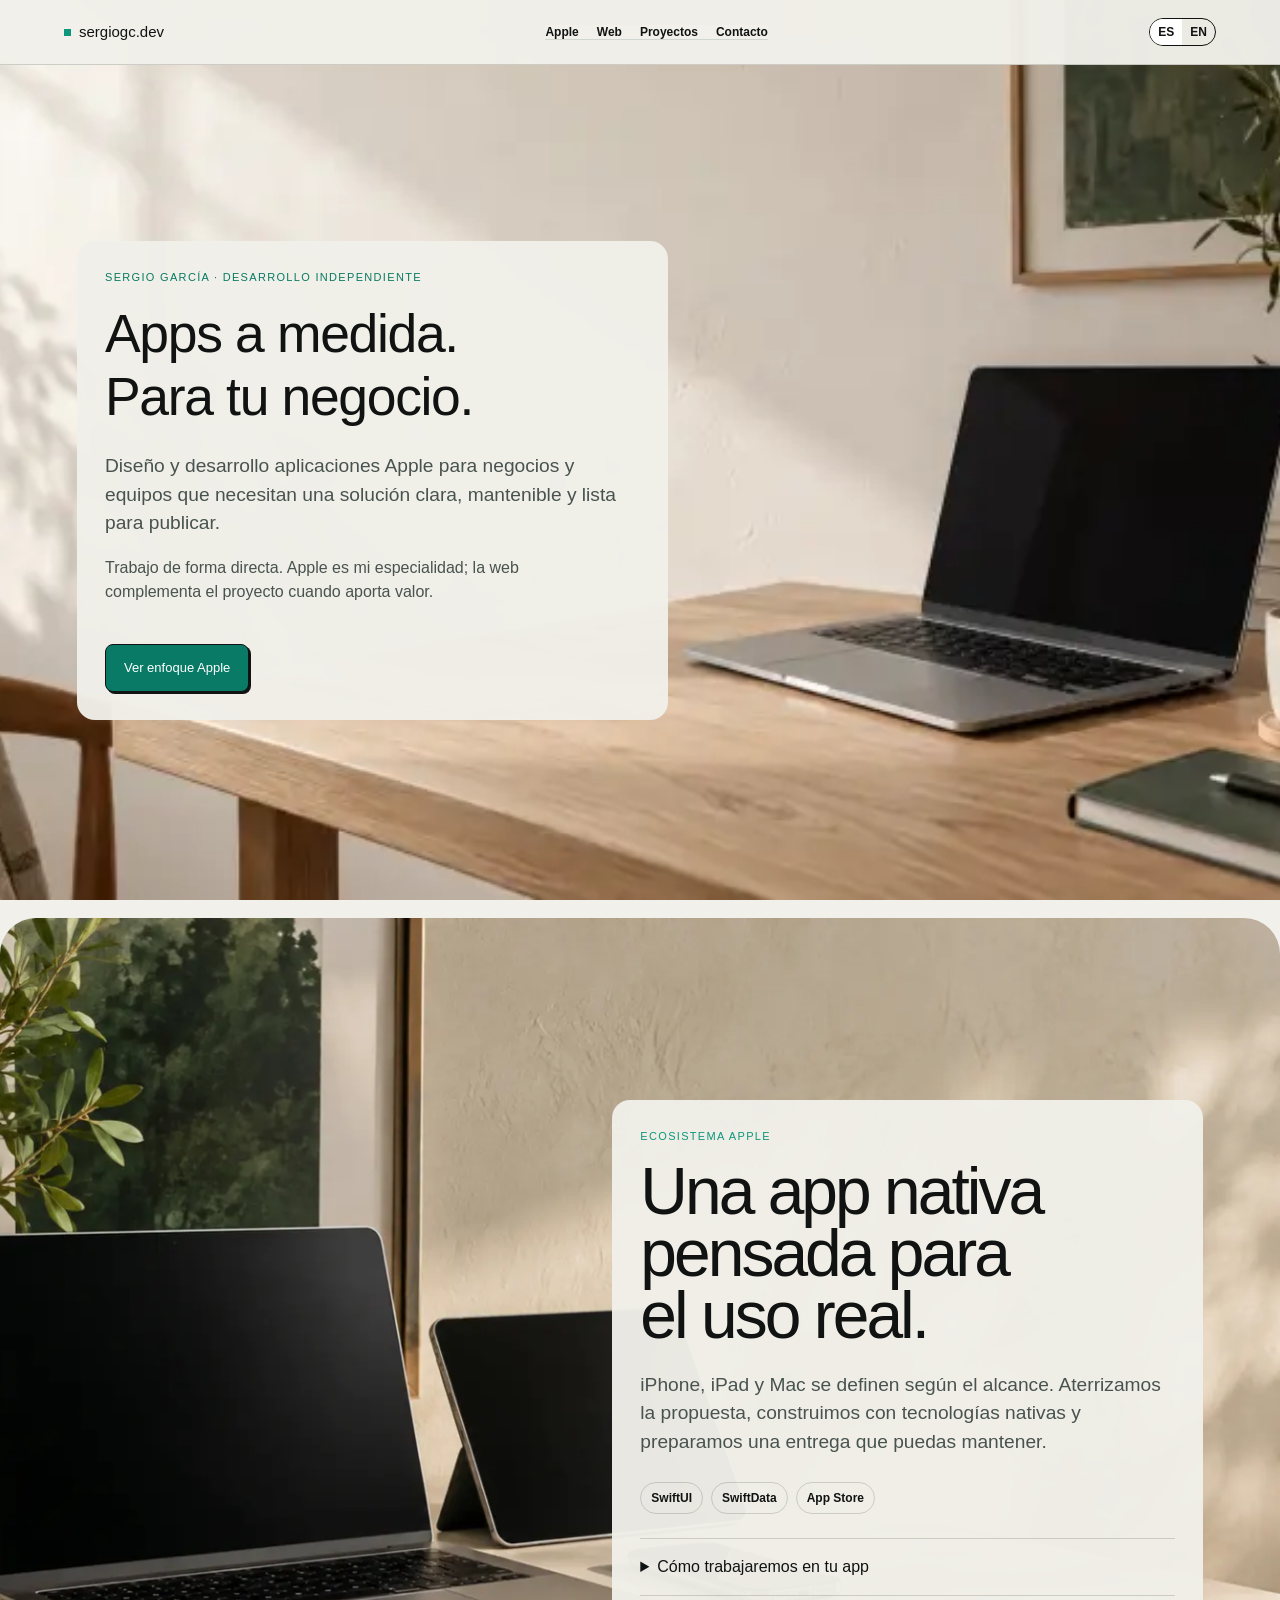
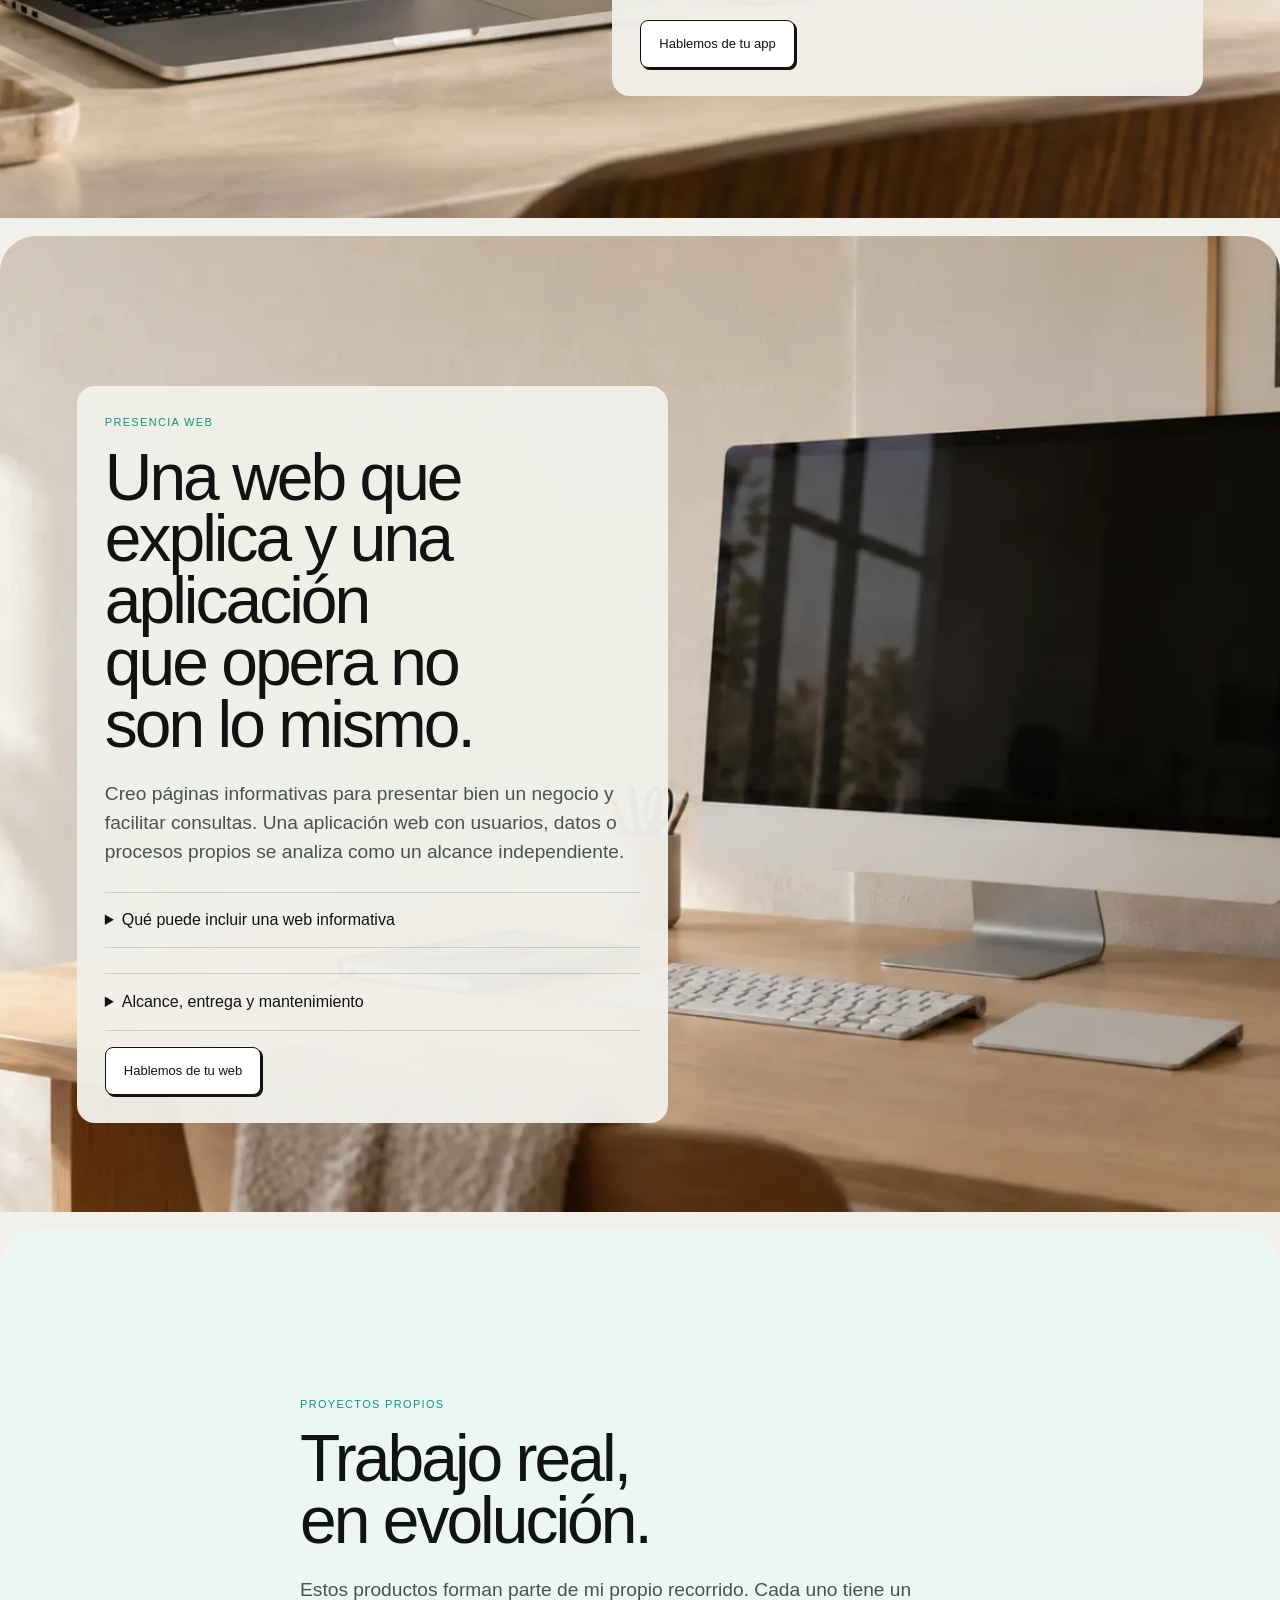
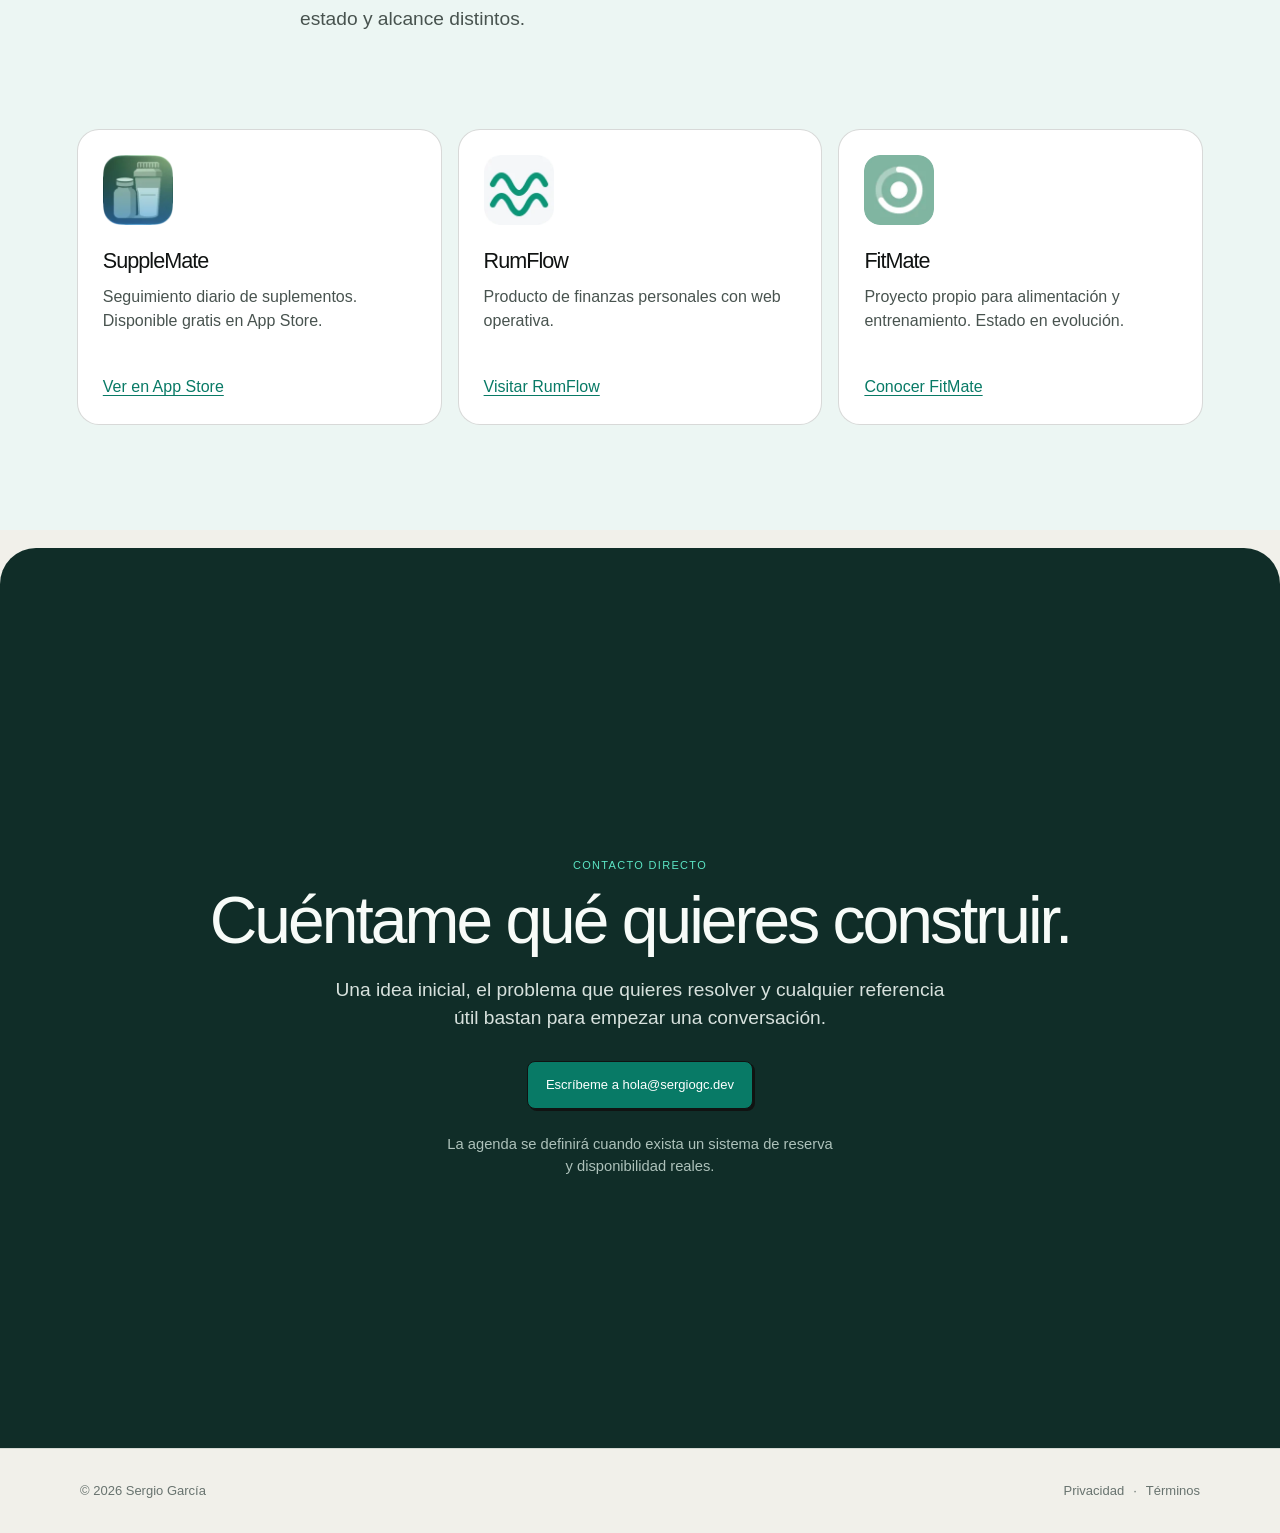
==== commit bac3b6d2: "Subidas imágenes de fondo." ====
--- a/index.html
+++ b/index.html
@@ -128,8 +128,8 @@
 
     <section class="stage-panel apple-panel" id="apple">
       <picture class="panel-photo" aria-hidden="true">
-        <source media="(max-width: 760px)" data-srcset="generated-backgrounds/apple-ecosystem-mobile.webp"><img
-          data-src="/generated-backgrounds/apple-ecosystem.webp" alt="" width="1600" height="900" decoding="async">
+        <source media="(max-width: 760px)" srcset="generated-backgrounds/apple-ecosystem.webp"><img
+          src="/generated-backgrounds/apple-ecosystem.webp" alt="" width="1600" height="900" fetchpriority="high">
       </picture>
       <div class="panel-grid panel-grid-reverse">
         <div class="product-cluster" aria-hidden="true"></div>
@@ -163,8 +163,8 @@
 
     <section class="stage-panel web-panel" id="web">
       <picture class="panel-photo" aria-hidden="true">
-        <source media="(max-width: 760px)" data-srcset="/generated-backgrounds/workspace-hero-mobile.webp"><img
-          data-src="/generated-backgrounds/workspace-hero.webp" alt="" width="1600" height="900" decoding="async">
+        <source media="(max-width: 760px)" srcset="generated-backgrounds/web-workspace.webp"><img
+          src="generated-backgrounds/web-workspace.webp" alt="" width="1600" height="900" fetchpriority="high">
       </picture>
       <div class="panel-grid">
         <div class="panel-copy">
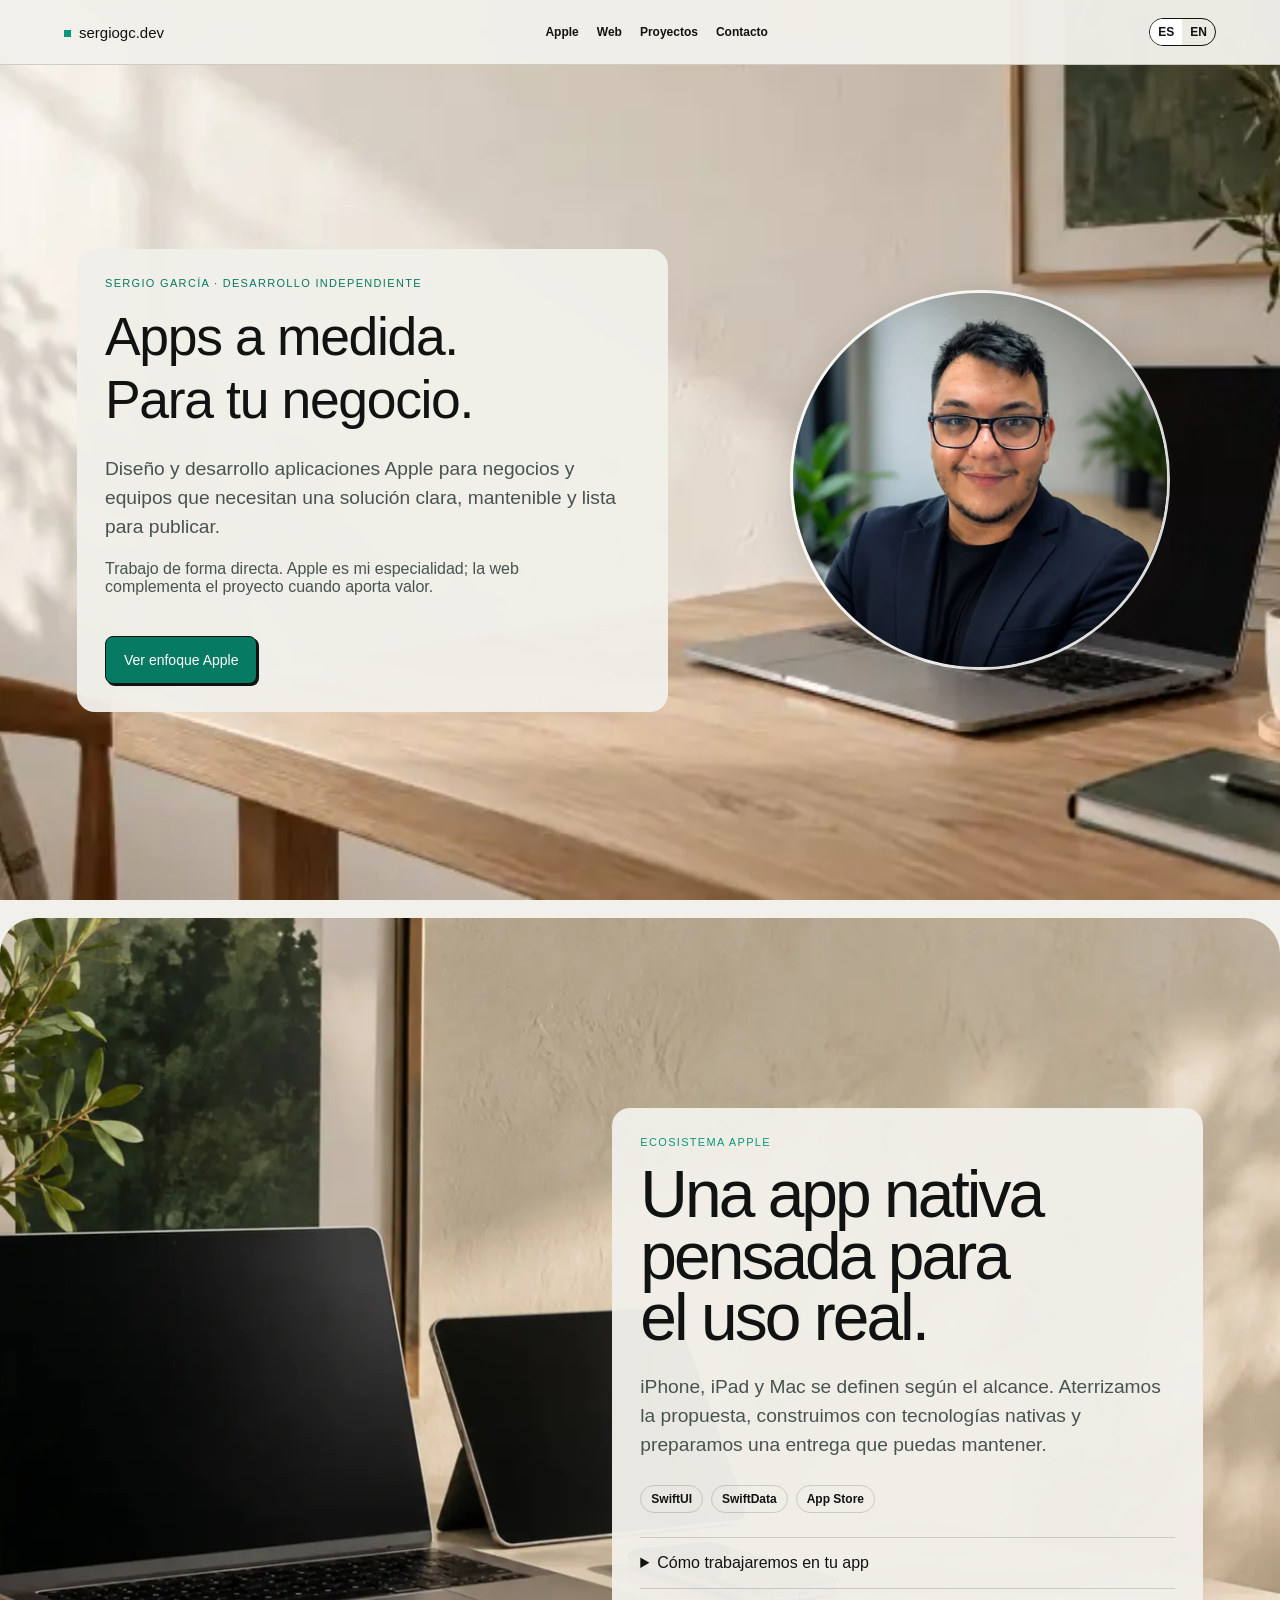
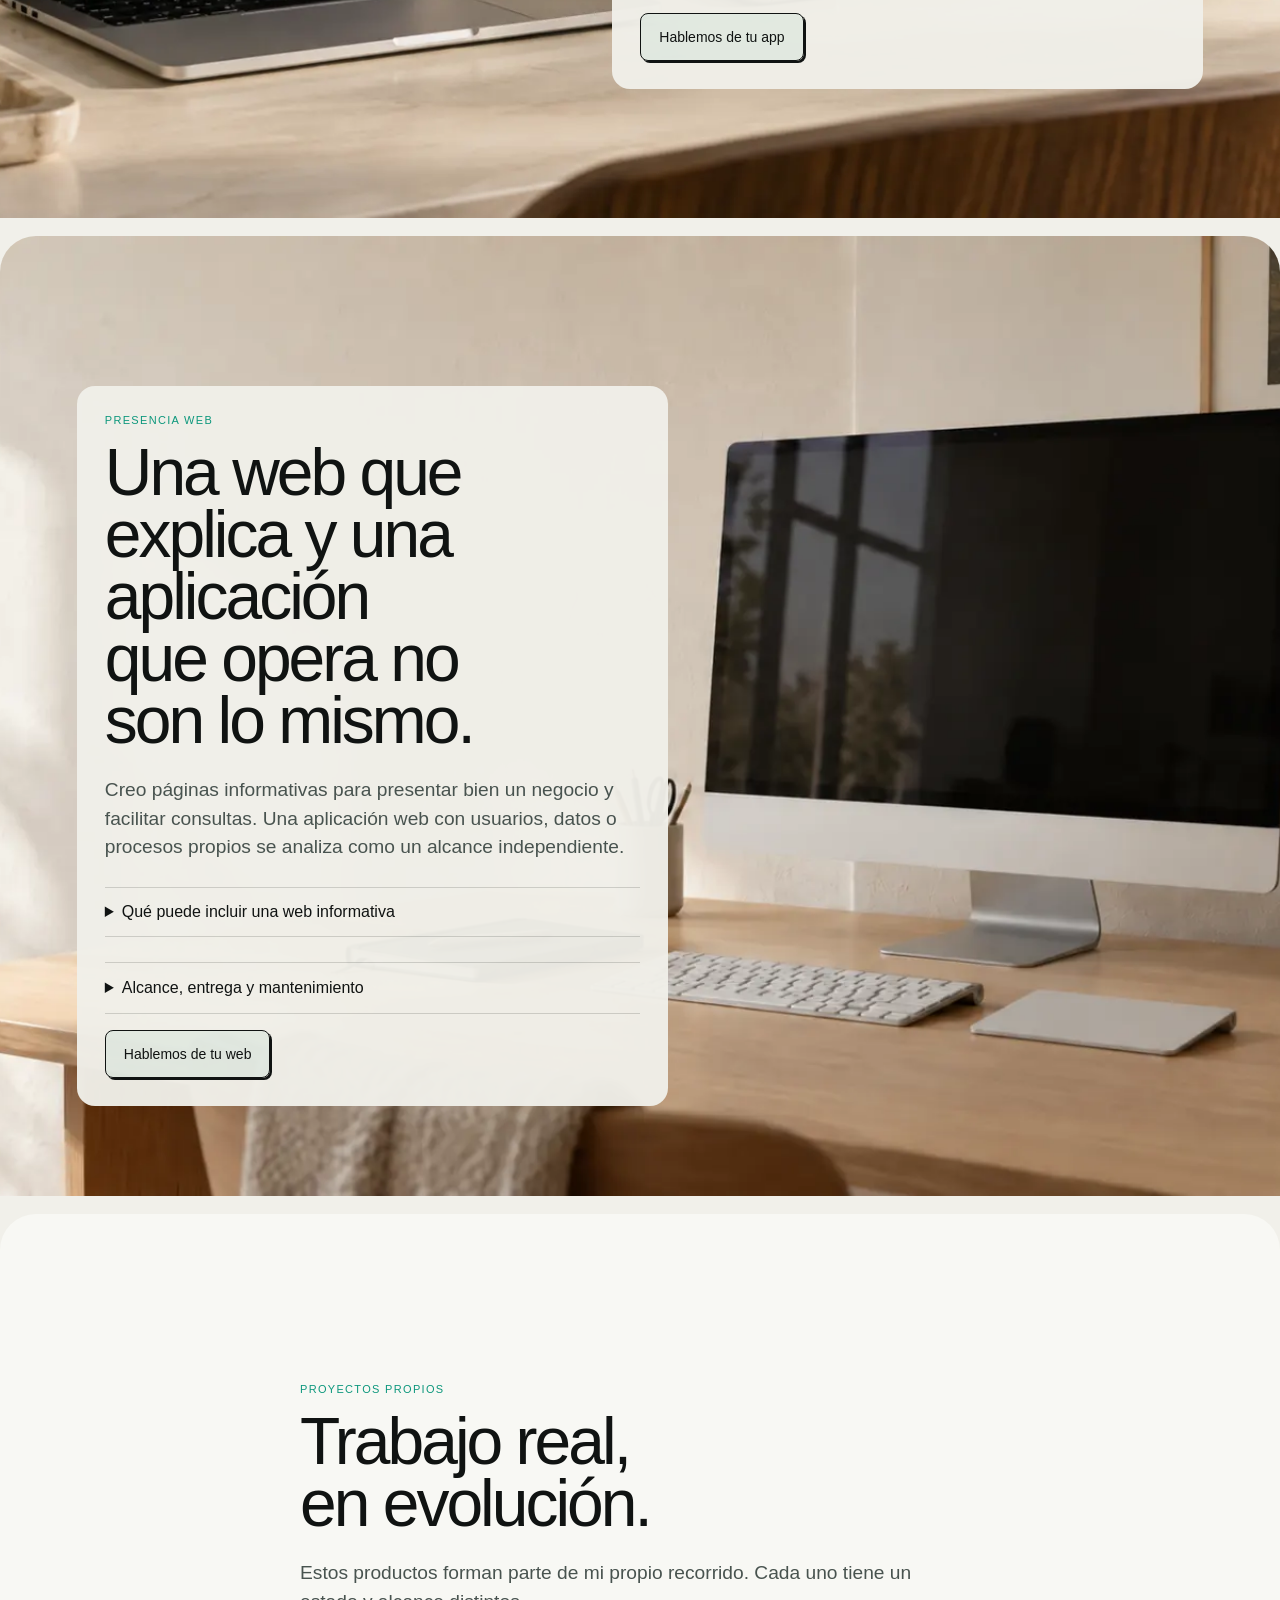
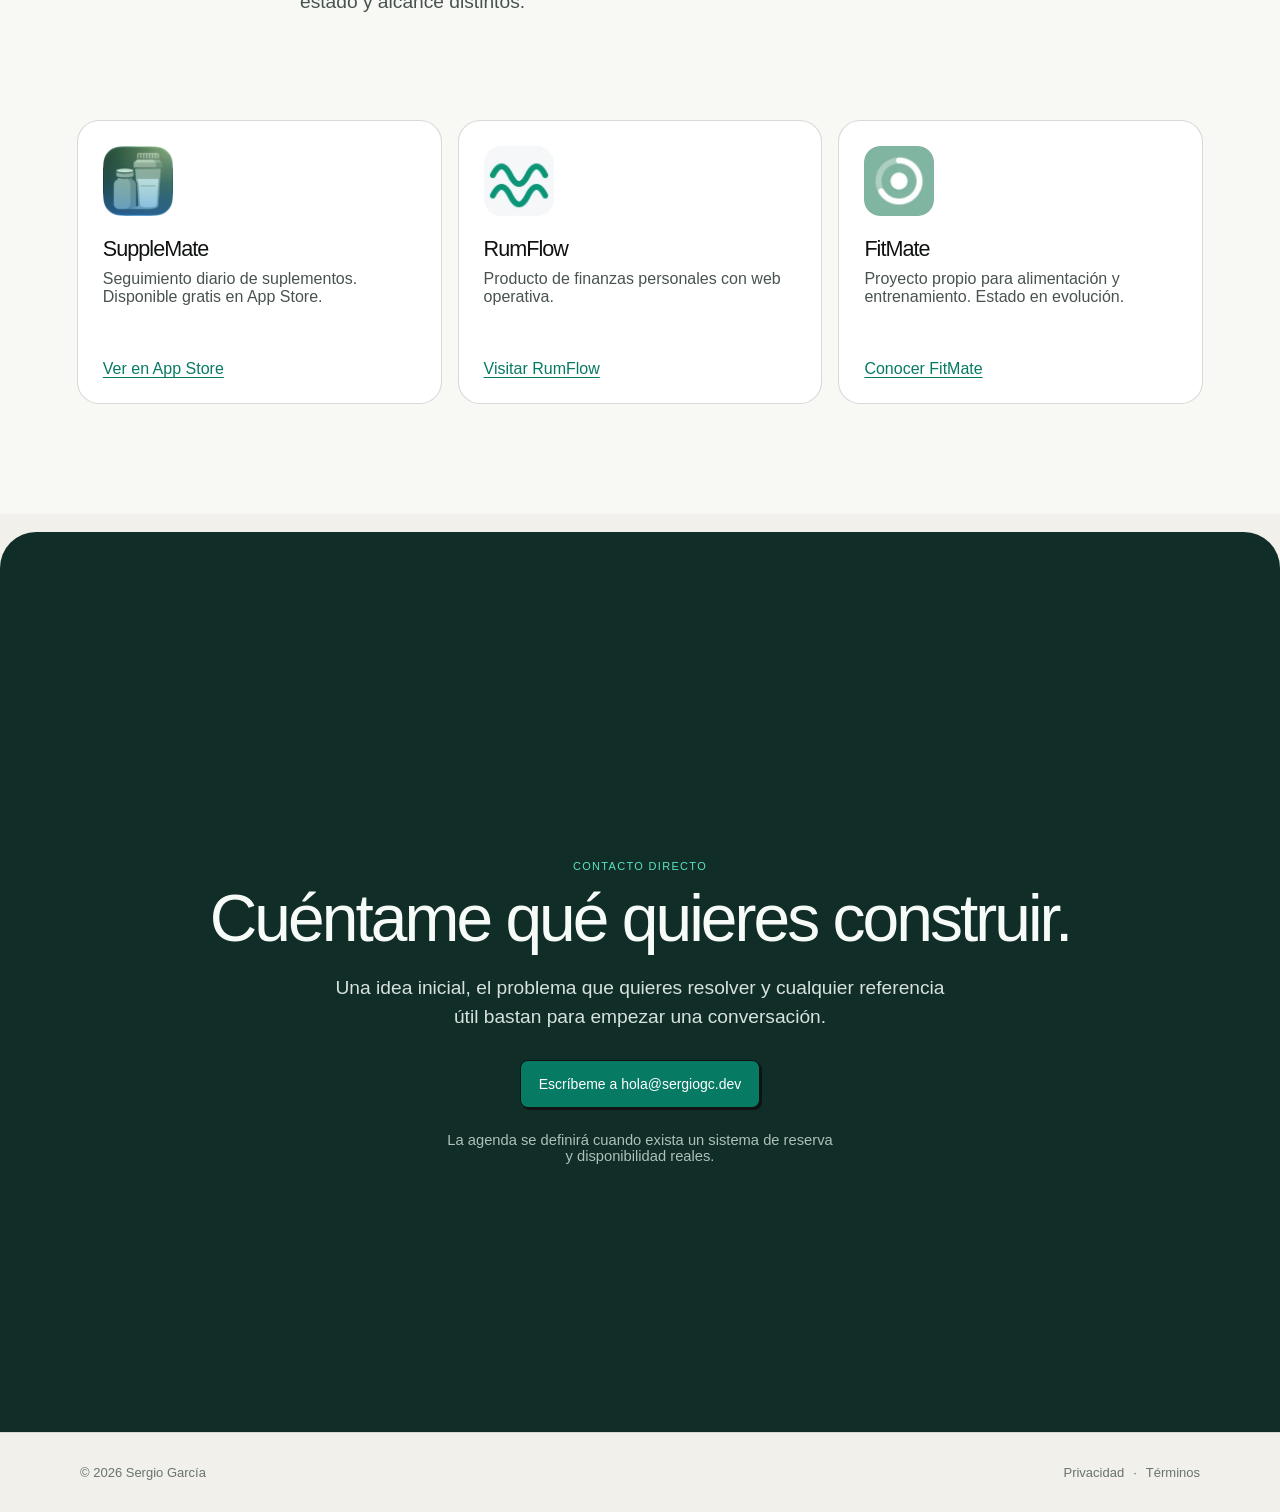
==== commit 80135a64: "Corrige el selector de idioma y ajusta la portada responsive" ====
--- a/index.html
+++ b/index.html
@@ -40,11 +40,7 @@
   <link rel="icon" href="/favicon.ico?v=3" sizes="32x32">
   <link rel="icon" type="image/svg+xml" href="/assets/images/favicon.svg?v=3">
   <link rel="apple-touch-icon" href="/assets/images/apple-touch-icon.png">
-  <link rel="stylesheet" href="/styles/tokens.css">
-  <link rel="stylesheet" href="/styles/buttons.css">
-  <link rel="stylesheet" href="/styles/home.css">
-  <link rel="stylesheet" href="/styles/footer.css">
-  <script src="/scripts/site.js?v=3" defer></script>
+  <script src="/scripts/preview.js?v=2" defer></script>
 
   <!-- Schema.org -->
   <script type="application/ld+json">
@@ -123,6 +119,10 @@
           <a class="btn btn-primary" href="#apple"><span data-lang="es">Ver enfoque Apple</span><span
               data-lang="en">Explore Apple work</span></a>
         </div>
+        <img class="intro-portrait" src="/assets/images/sergio-480.webp"
+          srcset="/assets/images/sergio-208.webp 208w, /assets/images/sergio-480.webp 480w, /assets/images/sergio-960.webp 960w"
+          sizes="(max-width: 760px) 200px, (max-width: 1200px) 30vw, 380px"
+          width="960" height="960" alt="Sergio García" decoding="async">
       </div>
     </section>
 
@@ -273,4 +273,4 @@
   <script src="/scripts/footer.js"></script>
 </body>
 
-</html>+</html>
--- a/styles/preview-cards.css
+++ b/styles/preview-cards.css
@@ -52,6 +52,11 @@
 .intro-panel .panel-kicker { color: #077A63; }
 .intro-panel .panel-lead, .intro-panel .panel-note { color: #48534F; }
 .intro-panel .panel-copy { container-type: inline-size; }
+/* Retrato independiente, centrado junto al cuadro de presentación. */
+.intro-portrait { display: block; width: min(100%, 380px); height: auto; aspect-ratio: 1; justify-self: center; border-radius: 50%; object-fit: cover; border: 3px solid rgba(255,255,255,.85); box-shadow: 0 12px 36px rgba(16,19,18,.16); }
+@media (max-width: 760px) {
+    .intro-portrait { width: 200px; }
+}
 /* Dos líneas explícitas; el tamaño responde al ancho real de la tarjeta.
    El interlineado deja espacio para ascendentes y descendentes. */
 .preview-page .intro-panel h1 { font-size: clamp(1.5rem, 10cqi, 3.6rem); line-height: 1.18; letter-spacing: -.025em; text-wrap: initial; }
@@ -67,7 +72,8 @@
 .stage-panel:focus-within { z-index: 10; }
 .preview-page .btn { height: auto; min-height: 48px; padding: 12px 18px; border-width: 1px; box-shadow: 2px 2px 0 var(--ink); }
 .stage-panel { top: var(--panel-top, 0px); }
-@media (max-width: 900px) { .stage-panel { position: relative; } }
+/* El offset de apilado solo corresponde a sticky, nunca al flujo móvil. */
+@media (max-width: 900px) { .stage-panel { position: relative; top: auto; } }
 @media (max-width: 760px) {
     .stage-panel.intro-panel { border-radius: 0; margin-top: 0; }
     .intro-panel, .apple-panel, .web-panel { padding-top: 280px; }
@@ -89,4 +95,4 @@
 .service-details p { color: var(--ink-dim); line-height: 1.6; margin-bottom: 18px; }
 .preview-page footer[data-site-footer] { position: relative; z-index: 20; background: #F1F0EA; }
 @media (max-width: 760px) { .stage-panel { scroll-margin-top: 105px; } }
-@media (prefers-reduced-motion: reduce) { html { scroll-behavior: auto; }.stage-panel { position: relative; }.btn { transition: none; } }
+@media (prefers-reduced-motion: reduce) { html { scroll-behavior: auto; }.stage-panel { position: relative; top: auto; }.btn { transition: none; } }
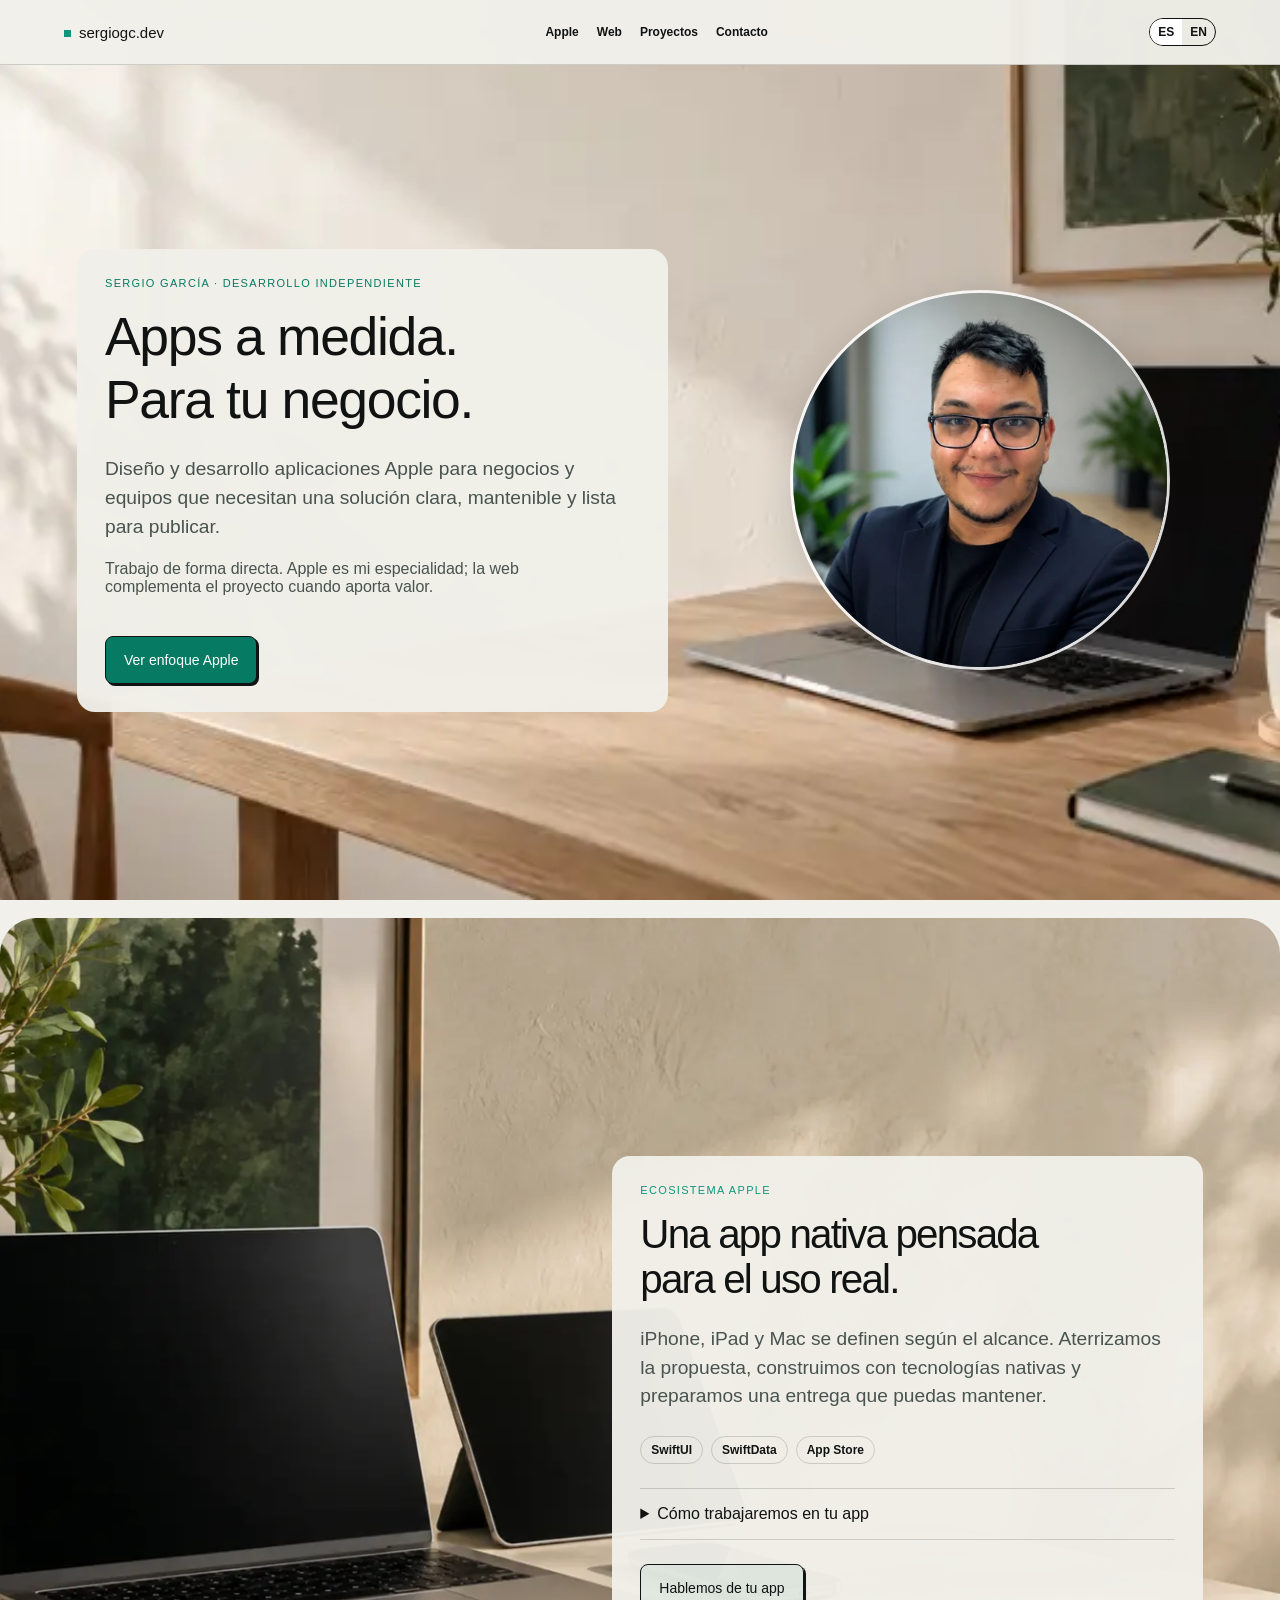
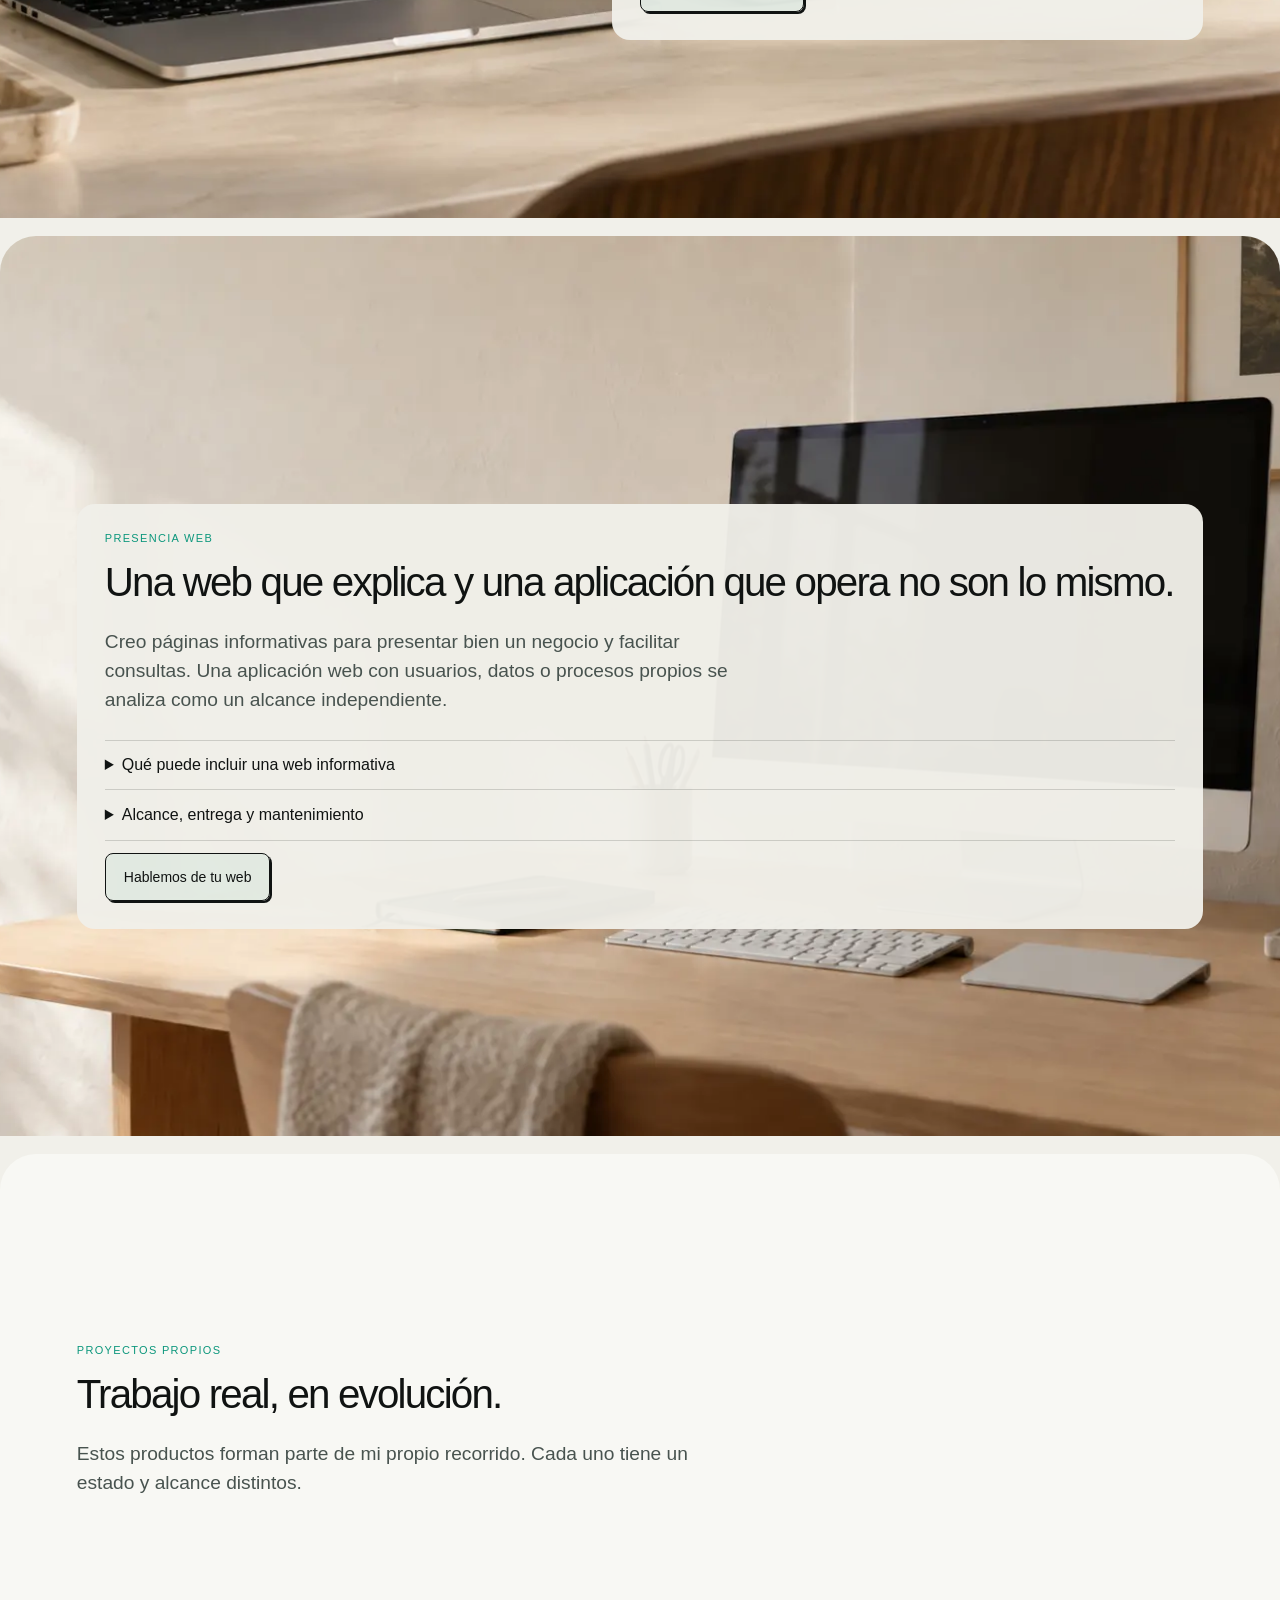
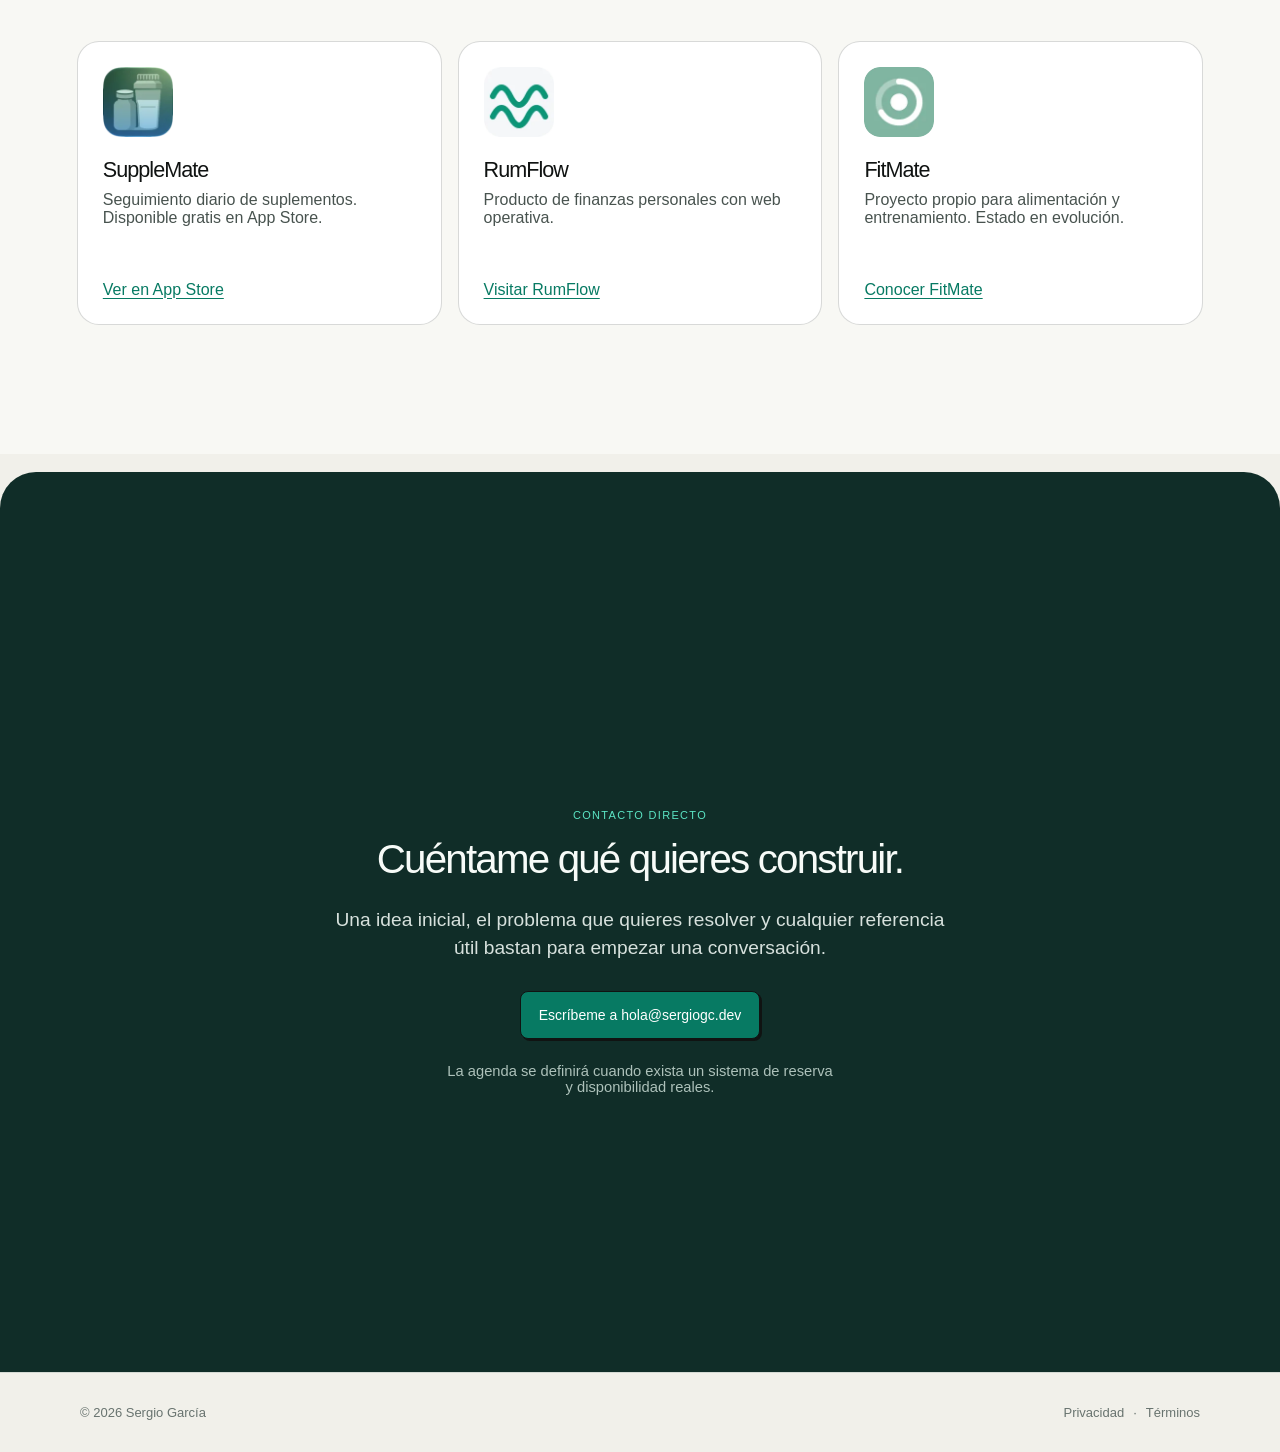
==== commit 5bf21b9e: "Ajusta interlineado, anchura de tarjetas y separadores" ====
--- a/index.html
+++ b/index.html
@@ -35,7 +35,7 @@
   <link rel="stylesheet" href="/styles/tokens.css">
   <link rel="stylesheet" href="/styles/buttons.css">
   <link rel="stylesheet" href="/styles/footer.css">
-  <link rel="stylesheet" href="/styles/preview-cards.css">
+  <link rel="stylesheet" href="/styles/preview-cards.css?v=20260924">
 
   <link rel="icon" href="/favicon.ico?v=3" sizes="32x32">
   <link rel="icon" type="image/svg+xml" href="/assets/images/favicon.svg?v=3">
--- a/styles/preview-cards.css
+++ b/styles/preview-cards.css
@@ -1,98 +1,823 @@
-/* Preview local: cinco tarjetas que se solapan con scroll nativo.
-   No forma parte de la portada publicada ni del sistema SEO. */
-:root { --preview-line: rgba(16, 19, 18, .16); --preview-green: #0C977C; }
-.preview-page { margin: 0; background: #cddbd5; color: var(--ink); font-family: var(--sans); overflow-x: clip; }
-.preview-page * { box-sizing: border-box; }
-.preview-page [data-lang="en"] { display: none; }
-.preview-page.lang-en [data-lang="es"] { display: none; }
-.preview-page.lang-en [data-lang="en"] { display: inline; }
-.preview-page.lang-en p[data-lang="en"], .preview-page.lang-en div[data-lang="en"] { display: block; }
-.skip-link { position: fixed; left: 16px; top: 12px; z-index: 100; transform: translateY(-180%); background: #fff; padding: 10px 14px; color: var(--ink); }
-.skip-link:focus { transform: none; }
-.preview-nav { position: fixed; inset: 0 0 auto; z-index: 50; display: flex; align-items: center; justify-content: space-between; gap: 20px; padding: 18px clamp(20px, 5vw, 72px); color: #fff; mix-blend-mode: difference; }
-.preview-brand { color: inherit; font-size: 15px; font-weight: 700; text-decoration: none; }
-.preview-brand::before { content: ""; display: inline-block; width: 7px; height: 7px; margin: 0 8px 1px 0; background: #53e6c5; }
-.preview-nav nav { display: flex; gap: 18px; }
-.preview-nav nav a, .preview-lang button { color: inherit; font: 600 12px var(--sans); text-decoration: none; }
-.preview-lang { display: flex; border: 1px solid currentColor; border-radius: 999px; overflow: hidden; }
-.preview-lang button { padding: 6px 8px; border: 0; background: transparent; cursor: pointer; }
-.preview-lang button[aria-pressed="true"] { background: #fff; color: #111; }
-.stage-panel { position: sticky; top: 0; z-index: 1; display: grid; align-items: center; min-height: 100svh; margin-top: 18px; padding: clamp(92px, 12vw, 150px) clamp(20px, 6vw, 96px) clamp(58px, 7vw, 96px); border-radius: 36px 36px 0 0; overflow: clip; }
-.stage-panel:nth-of-type(2) { z-index: 2; }.stage-panel:nth-of-type(3) { z-index: 3; }.stage-panel:nth-of-type(4) { z-index: 4; }.stage-panel:nth-of-type(5) { z-index: 5; }
-.intro-panel { margin-top: 0; border-radius: 0; background: #153a34; color: #f7fbf8; }
+/* Portada publicada: cinco tarjetas que se solapan con scroll nativo. */
+:root {
+   --preview-line: rgba(16, 19, 18, .16);
+   --preview-green: #0C977C;
+}
+
+.preview-page {
+   margin: 0;
+   background: #cddbd5;
+   color: var(--ink);
+   font-family: var(--sans);
+   overflow-x: clip;
+}
+
+.preview-page * {
+   box-sizing: border-box;
+}
+
+.preview-page [data-lang="en"] {
+   display: none;
+}
+
+.preview-page.lang-en [data-lang="es"] {
+   display: none;
+}
+
+.preview-page.lang-en [data-lang="en"] {
+   display: inline;
+}
+
+.preview-page.lang-en p[data-lang="en"],
+.preview-page.lang-en div[data-lang="en"] {
+   display: block;
+}
+
+.skip-link {
+   position: fixed;
+   left: 16px;
+   top: 12px;
+   z-index: 100;
+   transform: translateY(-180%);
+   background: #fff;
+   padding: 10px 14px;
+   color: var(--ink);
+}
+
+.skip-link:focus {
+   transform: none;
+}
+
+.preview-nav {
+   position: fixed;
+   inset: 0 0 auto;
+   z-index: 50;
+   display: flex;
+   align-items: center;
+   justify-content: space-between;
+   gap: 20px;
+   padding: 18px clamp(20px, 5vw, 72px);
+   color: #fff;
+   mix-blend-mode: difference;
+}
+
+.preview-brand {
+   color: inherit;
+   font-size: 15px;
+   font-weight: 700;
+   text-decoration: none;
+}
+
+.preview-brand::before {
+   content: "";
+   display: inline-block;
+   width: 7px;
+   height: 7px;
+   margin: 0 8px 1px 0;
+   background: #53e6c5;
+}
+
+.preview-nav nav {
+   display: flex;
+   gap: 18px;
+}
+
+.preview-nav nav a,
+.preview-lang button {
+   color: inherit;
+   font: 600 12px var(--sans);
+   text-decoration: none;
+}
+
+.preview-lang {
+   display: flex;
+   border: 1px solid currentColor;
+   border-radius: 999px;
+   overflow: hidden;
+}
+
+.preview-lang button {
+   padding: 6px 8px;
+   border: 0;
+   background: transparent;
+   cursor: pointer;
+}
+
+.preview-lang button[aria-pressed="true"] {
+   background: #fff;
+   color: #111;
+}
+
+.stage-panel {
+   position: sticky;
+   top: 0;
+   z-index: 1;
+   display: grid;
+   align-items: center;
+   min-height: 100svh;
+   margin-top: 18px;
+   padding: clamp(92px, 12vw, 150px) clamp(20px, 6vw, 96px) clamp(58px, 7vw, 96px);
+   border-radius: 36px 36px 0 0;
+   overflow: clip;
+}
+
+.stage-panel:nth-of-type(2) {
+   z-index: 2;
+}
+
+.stage-panel:nth-of-type(3) {
+   z-index: 3;
+}
+
+.stage-panel:nth-of-type(4) {
+   z-index: 4;
+}
+
+.stage-panel:nth-of-type(5) {
+   z-index: 5;
+}
+
+.intro-panel {
+   margin-top: 0;
+   border-radius: 0;
+   background: #153a34;
+   color: #f7fbf8;
+}
+
 /* Los futuros fondos son estrictamente decorativos: el HTML conserva toda la
    información y esta capa aplica contraste sin convertirlos en contenido. */
-.stage-panel.has-photo-background { isolation: isolate; background-position: center; background-size: cover; }
-.stage-panel.has-photo-background::before { content: ""; position: absolute; z-index: -1; inset: 0; background: linear-gradient(100deg, rgba(10, 30, 25, .92) 0%, rgba(10, 30, 25, .70) 52%, rgba(10, 30, 25, .34) 100%); }
-.stage-panel.has-photo-background > * { position: relative; }
-.apple-panel { background: #f5f2e9; }.web-panel { background: #dcedea; }.portfolio-panel { background: #f8f8f4; }.contact-panel-preview { background: #102d28; color: #f7fbf8; }
-.panel-grid { width: min(100%, 1240px); margin: 0 auto; display: grid; grid-template-columns: minmax(0, 1.06fr) minmax(300px, .8fr); gap: clamp(38px, 7vw, 112px); align-items: center; }
-.panel-grid-reverse { grid-template-columns: minmax(300px, .8fr) minmax(0, 1.06fr); }
-.panel-copy { max-width: 680px; }.panel-copy-wide { width: min(100%, 1240px); margin: 0 auto 46px; }
-.panel-kicker { margin: 0 0 16px; color: var(--preview-green); font-size: 11px; font-weight: 700; letter-spacing: .12em; }.intro-panel .panel-kicker, .contact-panel-preview .panel-kicker { color: #5be4c4; }
-.panel-copy h1, .panel-copy h2, .contact-copy h2 { margin: 0 0 24px; font-size: clamp(2.65rem, 6.1vw, 6.6rem); font-weight: 650; letter-spacing: -.07em; line-height: .94; text-wrap: balance; }
-.panel-copy h2, .contact-copy h2 { max-width: 930px; font-size: clamp(2.45rem, 5.15vw, 5.5rem); }
-.panel-lead { max-width: 59ch; margin: 0 0 18px; color: var(--ink-dim); font-size: clamp(1.05rem, 1.5vw, 1.28rem); line-height: 1.5; }.intro-panel .panel-lead, .contact-panel-preview .panel-lead { color: #d7e1dd; }
-.panel-note { max-width: 52ch; margin: 0 0 28px; color: #a9bbb5; font-size: 1rem; }.panel-copy .btn { margin-top: 12px; }
-.profile-visual { position: relative; min-height: min(66vw, 650px); margin: 0; border-radius: 28px; overflow: hidden; background: #28534a; }.profile-visual img { width: 100%; height: 100%; object-fit: cover; object-position: center; }.profile-visual::after { content: ""; position: absolute; inset: 0; background: linear-gradient(180deg, transparent 45%, rgba(4, 20, 16, .72)); }.profile-visual figcaption { position: absolute; z-index: 1; bottom: 22px; left: 22px; right: 22px; color: #fff; font-size: 12px; font-weight: 600; }
-.product-cluster { display: grid; grid-template-columns: repeat(3, 1fr); gap: 12px; }.product-cluster article { padding: 14px; border: 1px solid var(--preview-line); border-radius: 20px; background: #fff; }.product-cluster img { width: 100%; aspect-ratio: 1; border-radius: 16px; object-fit: cover; }.product-cluster span { display: block; margin-top: 10px; font-size: 12px; font-weight: 650; text-align: center; }
-.inline-facts { display: flex; flex-wrap: wrap; gap: 8px; margin: 25px 0 8px; }.inline-facts span { padding: 6px 10px; border: 1px solid var(--preview-line); border-radius: 999px; font-size: 12px; font-weight: 600; }
-.web-visual { display: grid; grid-template-columns: 1.4fr .7fr; grid-template-rows: 1fr .75fr; gap: 14px; min-height: 430px; padding: 18px; border: 1px solid var(--preview-line); border-radius: 28px; background: #f8f8f4; }.web-visual div { border-radius: 14px; background: #0f2924; }.web-visual div:nth-child(2) { background: var(--preview-green); }.web-visual div:nth-child(3) { background: #b8d9d2; }.web-visual span { display: grid; place-items: end start; padding: 10px; color: #fff; font: 600 11px var(--sans); }.web-visual span:nth-last-child(1) { color: #123c34; }
-.web-panel details { max-width: 61ch; margin: 25px 0 4px; border-top: 1px solid var(--preview-line); border-bottom: 1px solid var(--preview-line); }.web-panel summary { padding: 15px 28px 15px 0; cursor: pointer; font-weight: 650; }.web-panel details p { margin: 0; padding: 0 0 16px; color: var(--ink-dim); }
-.project-cards { width: min(100%, 1240px); margin: 0 auto; display: grid; grid-template-columns: repeat(3, 1fr); gap: 16px; }.project-cards article { display: grid; align-content: start; gap: 20px; padding: 25px; border: 1px solid var(--preview-line); border-radius: 22px; background: #fff; }.project-cards img { width: 70px; height: 70px; border-radius: 16px; object-fit: cover; }.project-cards h3 { margin: 0 0 8px; font-size: 1.35rem; }.project-cards p { min-height: 4.5em; margin: 0 0 18px; color: var(--ink-dim); }.project-cards a { color: var(--accent-deep); font-weight: 700; text-underline-offset: .2em; }
-.contact-copy { width: min(100%, 870px); margin: 0 auto; text-align: center; }.contact-copy .panel-lead { margin-inline: auto; }.contact-copy .btn { margin-top: 10px; }.agenda-placeholder { max-width: 48ch; margin: 24px auto 0; color: #adc1ba; font-size: .92rem; }
-@media (max-width: 760px) { .preview-nav { padding: 14px 16px; }.preview-nav nav { display: none; }.stage-panel { position: relative; min-height: auto; margin-top: 12px; padding: 105px 20px 64px; border-radius: 24px 24px 0 0; }.panel-grid, .panel-grid-reverse { grid-template-columns: 1fr; gap: 34px; }.profile-visual { min-height: 460px; }.apple-panel .product-cluster { order: 2; }.web-visual { min-height: 300px; }.project-cards { grid-template-columns: 1fr; }.project-cards article { grid-template-columns: 70px 1fr; }.project-cards article > div { grid-column: 1 / -1; }.project-cards p { min-height: 0; } }
+.stage-panel.has-photo-background {
+   isolation: isolate;
+   background-position: center;
+   background-size: cover;
+}
+
+.stage-panel.has-photo-background::before {
+   content: "";
+   position: absolute;
+   z-index: -1;
+   inset: 0;
+   background: linear-gradient(100deg, rgba(10, 30, 25, .92) 0%, rgba(10, 30, 25, .70) 52%, rgba(10, 30, 25, .34) 100%);
+}
+
+.stage-panel.has-photo-background>* {
+   position: relative;
+}
+
+.apple-panel {
+   background: #f5f2e9;
+}
+
+.web-panel {
+   background: #dcedea;
+}
+
+.portfolio-panel {
+   background: #f8f8f4;
+}
+
+.contact-panel-preview {
+   background: #102d28;
+   color: #f7fbf8;
+}
+
+.panel-grid {
+   width: min(100%, 1240px);
+   margin: 0 auto;
+   display: grid;
+   grid-template-columns: minmax(0, 1.06fr) minmax(300px, .8fr);
+   gap: clamp(38px, 7vw, 112px);
+   align-items: center;
+}
+
+.panel-grid-reverse {
+   grid-template-columns: minmax(300px, .8fr) minmax(0, 1.06fr);
+}
+
+.panel-copy {
+   max-width: 680px;
+}
+
+.panel-copy-wide {
+   width: min(100%, 1240px);
+   max-width: 1240px;
+   margin: 0 auto 46px;
+}
+
+/* Web tiene texto, no una segunda columna de contenido: aprovechar el ancho
+   disponible sin encoger el título ni imponer saltos en pantallas pequeñas. */
+.web-panel .panel-grid {
+   grid-template-columns: minmax(0, 1fr);
+}
+
+.web-panel .panel-copy {
+   width: 100%;
+   max-width: 1240px;
+}
+
+.web-panel .panel-copy h2 {
+   max-width: none;
+}
+
+.web-panel .web-visual {
+   display: none;
+}
+
+.panel-kicker {
+   margin: 0 0 16px;
+   color: var(--preview-green);
+   font-size: 11px;
+   font-weight: 700;
+   letter-spacing: .12em;
+}
+
+.intro-panel .panel-kicker,
+.contact-panel-preview .panel-kicker {
+   color: #5be4c4;
+}
+
+.panel-copy h1, .panel-copy h2, .contact-copy h2 {
+   margin: 0 0 24px;
+   max-width: 930px;
+   font-size: clamp(2.45rem, 3.15vw, 4.5rem);
+   font-weight: 650;
+   letter-spacing: -.03em;
+   line-height: 110%;
+   text-wrap: balance;
+}
+
+.panel-lead {
+   max-width: 59ch;
+   margin: 0 0 18px;
+   color: var(--ink-dim);
+   font-size: clamp(1.05rem, 1.5vw, 1.28rem);
+   line-height: 1.5;
+}
+
+.intro-panel .panel-lead,
+.contact-panel-preview .panel-lead {
+   color: #d7e1dd;
+}
+
+.panel-note {
+   max-width: 52ch;
+   margin: 0 0 28px;
+   color: #a9bbb5;
+   font-size: 1rem;
+}
+
+.panel-copy .btn {
+   margin-top: 12px;
+}
+
+.profile-visual {
+   position: relative;
+   min-height: min(66vw, 650px);
+   margin: 0;
+   border-radius: 28px;
+   overflow: hidden;
+   background: #28534a;
+}
+
+.profile-visual img {
+   width: 100%;
+   height: 100%;
+   object-fit: cover;
+   object-position: center;
+}
+
+.profile-visual::after {
+   content: "";
+   position: absolute;
+   inset: 0;
+   background: linear-gradient(180deg, transparent 45%, rgba(4, 20, 16, .72));
+}
+
+.profile-visual figcaption {
+   position: absolute;
+   z-index: 1;
+   bottom: 22px;
+   left: 22px;
+   right: 22px;
+   color: #fff;
+   font-size: 12px;
+   font-weight: 600;
+}
+
+.product-cluster {
+   display: grid;
+   grid-template-columns: repeat(3, 1fr);
+   gap: 12px;
+}
+
+.product-cluster article {
+   padding: 14px;
+   border: 1px solid var(--preview-line);
+   border-radius: 20px;
+   background: #fff;
+}
+
+.product-cluster img {
+   width: 100%;
+   aspect-ratio: 1;
+   border-radius: 16px;
+   object-fit: cover;
+}
+
+.product-cluster span {
+   display: block;
+   margin-top: 10px;
+   font-size: 12px;
+   font-weight: 650;
+   text-align: center;
+}
+
+.inline-facts {
+   display: flex;
+   flex-wrap: wrap;
+   gap: 8px;
+   margin: 25px 0 8px;
+}
+
+.inline-facts span {
+   padding: 6px 10px;
+   border: 1px solid var(--preview-line);
+   border-radius: 999px;
+   font-size: 12px;
+   font-weight: 600;
+}
+
+.web-visual {
+   display: grid;
+   grid-template-columns: 1.4fr .7fr;
+   grid-template-rows: 1fr .75fr;
+   gap: 14px;
+   min-height: 430px;
+   padding: 18px;
+   border: 1px solid var(--preview-line);
+   border-radius: 28px;
+   background: #f8f8f4;
+}
+
+.web-visual div {
+   border-radius: 14px;
+   background: #0f2924;
+}
+
+.web-visual div:nth-child(2) {
+   background: var(--preview-green);
+}
+
+.web-visual div:nth-child(3) {
+   background: #b8d9d2;
+}
+
+.web-visual span {
+   display: grid;
+   place-items: end start;
+   padding: 10px;
+   color: #fff;
+   font: 600 11px var(--sans);
+}
+
+.web-visual span:nth-last-child(1) {
+   color: #123c34;
+}
+
+.web-panel details {
+   max-width: none;
+   margin: 25px 0 0;
+   border-top: 1px solid var(--preview-line);
+   border-bottom: 1px solid var(--preview-line);
+}
+
+/* Un único separador compartido entre desplegables consecutivos. */
+.web-panel details + details {
+   margin-top: 0;
+   border-top: 0;
+}
+
+.web-panel summary {
+   padding: 15px 28px 15px 0;
+   cursor: pointer;
+   font-weight: 650;
+}
+
+.web-panel details p {
+   margin: 0;
+   padding: 0 0 16px;
+   color: var(--ink-dim);
+}
+
+.project-cards {
+   width: min(100%, 1240px);
+   margin: 0 auto;
+   display: grid;
+   grid-template-columns: repeat(3, 1fr);
+   gap: 16px;
+}
+
+.project-cards article {
+   display: grid;
+   align-content: start;
+   gap: 20px;
+   padding: 25px;
+   border: 1px solid var(--preview-line);
+   border-radius: 22px;
+   background: #fff;
+}
+
+.project-cards img {
+   width: 70px;
+   height: 70px;
+   border-radius: 16px;
+   object-fit: cover;
+}
+
+.project-cards h3 {
+   margin: 0 0 8px;
+   font-size: 1.35rem;
+}
+
+.project-cards p {
+   min-height: 4.5em;
+   margin: 0 0 18px;
+   color: var(--ink-dim);
+}
+
+.project-cards a {
+   color: var(--accent-deep);
+   font-weight: 700;
+   text-underline-offset: .2em;
+}
+
+.contact-copy {
+   width: min(100%, 870px);
+   margin: 0 auto;
+   text-align: center;
+}
+
+.contact-copy .panel-lead {
+   margin-inline: auto;
+}
+
+.contact-copy .btn {
+   margin-top: 10px;
+}
+
+.agenda-placeholder {
+   max-width: 48ch;
+   margin: 24px auto 0;
+   color: #adc1ba;
+   font-size: .92rem;
+}
+
+@media (max-width: 760px) {
+   .preview-nav {
+      padding: 14px 16px;
+   }
+
+   .preview-nav nav {
+      display: none;
+   }
+
+   .stage-panel {
+      position: relative;
+      min-height: auto;
+      margin-top: 12px;
+      padding: 105px 20px 64px;
+      border-radius: 24px 24px 0 0;
+   }
+
+   .panel-grid,
+   .panel-grid-reverse {
+      grid-template-columns: 1fr;
+      gap: 34px;
+   }
+
+   .profile-visual {
+      min-height: 460px;
+   }
+
+   .apple-panel .product-cluster {
+      order: 2;
+   }
+
+   .web-visual {
+      min-height: 300px;
+   }
+
+   .project-cards {
+      grid-template-columns: 1fr;
+   }
+
+   .project-cards article {
+      grid-template-columns: 70px 1fr;
+   }
+
+   .project-cards article>div {
+      grid-column: 1 / -1;
+   }
+
+   .project-cards p {
+      min-height: 0;
+   }
+}
+
 /* Fondos conceptuales generados. Las superficies bajo el texto mantienen
    contraste; el equipo permanece visible en el lado libre de cada panel. */
-.intro-panel, .apple-panel, .web-panel { background: #F1F0EA; color: #101312; isolation: isolate; }
-.panel-photo { position: absolute; inset: 0; z-index: -1; pointer-events: none; }
-.panel-photo img { width: 100%; height: 100%; object-fit: cover; }
-.web-panel .panel-photo img { object-position: 65% center; }
-.intro-panel .panel-copy, .apple-panel .panel-copy, .web-panel .panel-copy { padding: 28px; border-radius: 18px; background: rgba(241,240,234,.96); }
-.intro-panel .panel-kicker { color: #077A63; }
-.intro-panel .panel-lead, .intro-panel .panel-note { color: #48534F; }
-.intro-panel .panel-copy { container-type: inline-size; }
+.intro-panel,
+.apple-panel,
+.web-panel {
+   background: #F1F0EA;
+   color: #101312;
+   isolation: isolate;
+}
+
+.panel-photo {
+   position: absolute;
+   inset: 0;
+   z-index: -1;
+   pointer-events: none;
+}
+
+.panel-photo img {
+   width: 100%;
+   height: 100%;
+   object-fit: cover;
+}
+
+.web-panel .panel-photo img {
+   object-position: 65% center;
+}
+
+.intro-panel .panel-copy,
+.apple-panel .panel-copy,
+.web-panel .panel-copy {
+   padding: 28px;
+   border-radius: 18px;
+   background: rgba(241, 240, 234, .96);
+}
+
+.intro-panel .panel-kicker {
+   color: #077A63;
+}
+
+.intro-panel .panel-lead,
+.intro-panel .panel-note {
+   color: #48534F;
+}
+
+.intro-panel .panel-copy {
+   container-type: inline-size;
+}
+
 /* Retrato independiente, centrado junto al cuadro de presentación. */
-.intro-portrait { display: block; width: min(100%, 380px); height: auto; aspect-ratio: 1; justify-self: center; border-radius: 50%; object-fit: cover; border: 3px solid rgba(255,255,255,.85); box-shadow: 0 12px 36px rgba(16,19,18,.16); }
+.intro-portrait {
+   display: block;
+   width: min(100%, 380px);
+   height: auto;
+   aspect-ratio: 1;
+   justify-self: center;
+   border-radius: 50%;
+   object-fit: cover;
+   border: 3px solid rgba(255, 255, 255, .85);
+   box-shadow: 0 12px 36px rgba(16, 19, 18, .16);
+}
+
 @media (max-width: 760px) {
-    .intro-portrait { width: 200px; }
-}
+   .intro-portrait {
+      width: 200px;
+   }
+}
+
 /* Dos líneas explícitas; el tamaño responde al ancho real de la tarjeta.
    El interlineado deja espacio para ascendentes y descendentes. */
-.preview-page .intro-panel h1 { font-size: clamp(1.5rem, 10cqi, 3.6rem); line-height: 1.18; letter-spacing: -.025em; text-wrap: initial; }
-.intro-panel .profile-visual { width: 160px; min-height: 0; align-self: start; justify-self: end; aspect-ratio: 1; }
-.intro-panel .profile-visual img { display: block; height: 100%; }
-.intro-panel .profile-visual figcaption, .intro-panel .profile-visual::after { display: none; }
-.apple-panel .product-cluster, .web-panel .web-visual { visibility: hidden; }
-.preview-nav { background: rgba(241,240,234,.97); color: #101312; mix-blend-mode: normal; border-bottom: 1px solid var(--preview-line); }
-.preview-brand::before { background: #0C977C; }
-.preview-page { background: #F1F0EA; }
-.preview-page :focus-visible { outline: 3px solid #077A63; outline-offset: 5px; }
-.stage-panel { scroll-margin-top: 70px; }
-.stage-panel:focus-within { z-index: 10; }
-.preview-page .btn { height: auto; min-height: 48px; padding: 12px 18px; border-width: 1px; box-shadow: 2px 2px 0 var(--ink); }
-.stage-panel { top: var(--panel-top, 0px); }
+.preview-page .intro-panel h1 {
+   font-size: clamp(1.5rem, 10cqi, 3.6rem);
+   line-height: 1.18;
+   letter-spacing: -.025em;
+   text-wrap: initial;
+}
+
+.intro-panel .profile-visual {
+   width: 160px;
+   min-height: 0;
+   align-self: start;
+   justify-self: end;
+   aspect-ratio: 1;
+}
+
+.intro-panel .profile-visual img {
+   display: block;
+   height: 100%;
+}
+
+.intro-panel .profile-visual figcaption,
+.intro-panel .profile-visual::after {
+   display: none;
+}
+
+.apple-panel .product-cluster,
+.web-panel .web-visual {
+   visibility: hidden;
+}
+
+.preview-nav {
+   background: rgba(241, 240, 234, .97);
+   color: #101312;
+   mix-blend-mode: normal;
+   border-bottom: 1px solid var(--preview-line);
+}
+
+.preview-brand::before {
+   background: #0C977C;
+}
+
+.preview-page {
+   background: #F1F0EA;
+}
+
+.preview-page :focus-visible {
+   outline: 3px solid #077A63;
+   outline-offset: 5px;
+}
+
+.stage-panel {
+   scroll-margin-top: 70px;
+}
+
+.stage-panel:focus-within {
+   z-index: 10;
+}
+
+.preview-page .btn {
+   height: auto;
+   min-height: 48px;
+   padding: 12px 18px;
+   border-width: 1px;
+   box-shadow: 2px 2px 0 var(--ink);
+}
+
+.stage-panel {
+   top: var(--panel-top, 0px);
+}
+
 /* El offset de apilado solo corresponde a sticky, nunca al flujo móvil. */
-@media (max-width: 900px) { .stage-panel { position: relative; top: auto; } }
+@media (max-width: 900px) {
+   .stage-panel {
+      position: relative;
+      top: auto;
+   }
+
+   .panel-grid,
+   .panel-grid-reverse {
+      grid-template-columns: minmax(0, 1fr);
+      gap: 34px;
+   }
+
+   .apple-panel .product-cluster {
+      display: none;
+   }
+}
+
 @media (max-width: 760px) {
-    .stage-panel.intro-panel { border-radius: 0; margin-top: 0; }
-    .intro-panel, .apple-panel, .web-panel { padding-top: 280px; }
-    .panel-photo { bottom: auto; height: 340px; }
-    .intro-panel .panel-copy, .apple-panel .panel-copy, .web-panel .panel-copy { padding: 22px; }
-    .intro-panel .profile-visual { width: 100px; justify-self: start; }
-    .apple-panel .product-cluster, .web-panel .web-visual { display: none; }
-    .preview-nav { flex-wrap: wrap; gap: 6px; }
-    .preview-nav nav { display: flex; order: 3; width: 100%; justify-content: space-between; gap: 8px; }
-    .preview-nav nav a { padding-block: 8px; }
-}
-@media (max-width: 380px) { .preview-brand { font-size: 12px; }.preview-lang button { padding-inline: 7px; }.product-cluster { gap: 8px; }.product-cluster article { padding: 9px; }.panel-copy h1, .panel-copy h2, .contact-copy h2 { font-size: 2.5rem; } }
+   .stage-panel.intro-panel {
+      border-radius: 0;
+      margin-top: 0;
+   }
+
+   .intro-panel,
+   .apple-panel,
+   .web-panel {
+      padding-top: 280px;
+   }
+
+   .panel-photo {
+      bottom: auto;
+      height: 340px;
+   }
+
+   .intro-panel .panel-copy,
+   .apple-panel .panel-copy,
+   .web-panel .panel-copy {
+      padding: 22px;
+   }
+
+   .intro-panel .profile-visual {
+      width: 100px;
+      justify-self: start;
+   }
+
+   .apple-panel .product-cluster,
+   .web-panel .web-visual {
+      display: none;
+   }
+
+   .preview-nav {
+      flex-wrap: wrap;
+      gap: 6px;
+   }
+
+   .preview-nav nav {
+      display: flex;
+      order: 3;
+      width: 100%;
+      justify-content: space-between;
+      gap: 8px;
+   }
+
+   .preview-nav nav a {
+      padding-block: 8px;
+   }
+}
+
+@media (max-width: 380px) {
+   .preview-brand {
+      font-size: 12px;
+   }
+
+   .preview-lang button {
+      padding-inline: 7px;
+   }
+
+   .product-cluster {
+      gap: 8px;
+   }
+
+   .product-cluster article {
+      padding: 9px;
+   }
+
+   .panel-copy h1,
+   .panel-copy h2,
+   .contact-copy h2 {
+      font-size: 1.8rem;
+   }
+}
+
+@media (min-width: 381px) and (max-width: 760px) {
+   .panel-copy h2,
+   .contact-copy h2 {
+      font-size: clamp(1.8rem, 6.4vw, 2.45rem);
+   }
+}
+
 /* Lectura más ligera y detalles desplegables dentro de cada tarjeta. */
-.preview-page h1, .preview-page h2, .preview-page h3 { font-weight: 400; letter-spacing: -.045em; }
-.preview-page .panel-kicker, .preview-page .preview-brand,
-.preview-page .btn, .preview-page summary, .preview-page .project-cards a { font-weight: 500; }
-.service-details { margin-block: 24px 12px; border-block: 1px solid var(--preview-line); }
-.service-details summary { padding-block: 16px; cursor: pointer; }
-.service-details p { color: var(--ink-dim); line-height: 1.6; margin-bottom: 18px; }
-.preview-page footer[data-site-footer] { position: relative; z-index: 20; background: #F1F0EA; }
-@media (max-width: 760px) { .stage-panel { scroll-margin-top: 105px; } }
-@media (prefers-reduced-motion: reduce) { html { scroll-behavior: auto; }.stage-panel { position: relative; top: auto; }.btn { transition: none; } }
+.preview-page h1,
+.preview-page h2,
+.preview-page h3 {
+   font-weight: 400;
+   letter-spacing: -.045em;
+}
+
+.preview-page .panel-kicker,
+.preview-page .preview-brand,
+.preview-page .btn,
+.preview-page summary,
+.preview-page .project-cards a {
+   font-weight: 500;
+}
+
+.service-details {
+   margin-block: 24px 12px;
+   border-block: 1px solid var(--preview-line);
+}
+
+.service-details summary {
+   padding-block: 16px;
+   cursor: pointer;
+}
+
+.service-details p {
+   color: var(--ink-dim);
+   line-height: 1.6;
+   margin-bottom: 18px;
+}
+
+.preview-page footer[data-site-footer] {
+   position: relative;
+   z-index: 20;
+   background: #F1F0EA;
+}
+
+@media (max-width: 760px) {
+   .stage-panel {
+      scroll-margin-top: 105px;
+   }
+}
+
+@media (prefers-reduced-motion: reduce) {
+   html {
+      scroll-behavior: auto;
+   }
+
+   .stage-panel {
+      position: relative;
+      top: auto;
+   }
+
+   .btn {
+      transition: none;
+   }
+}
